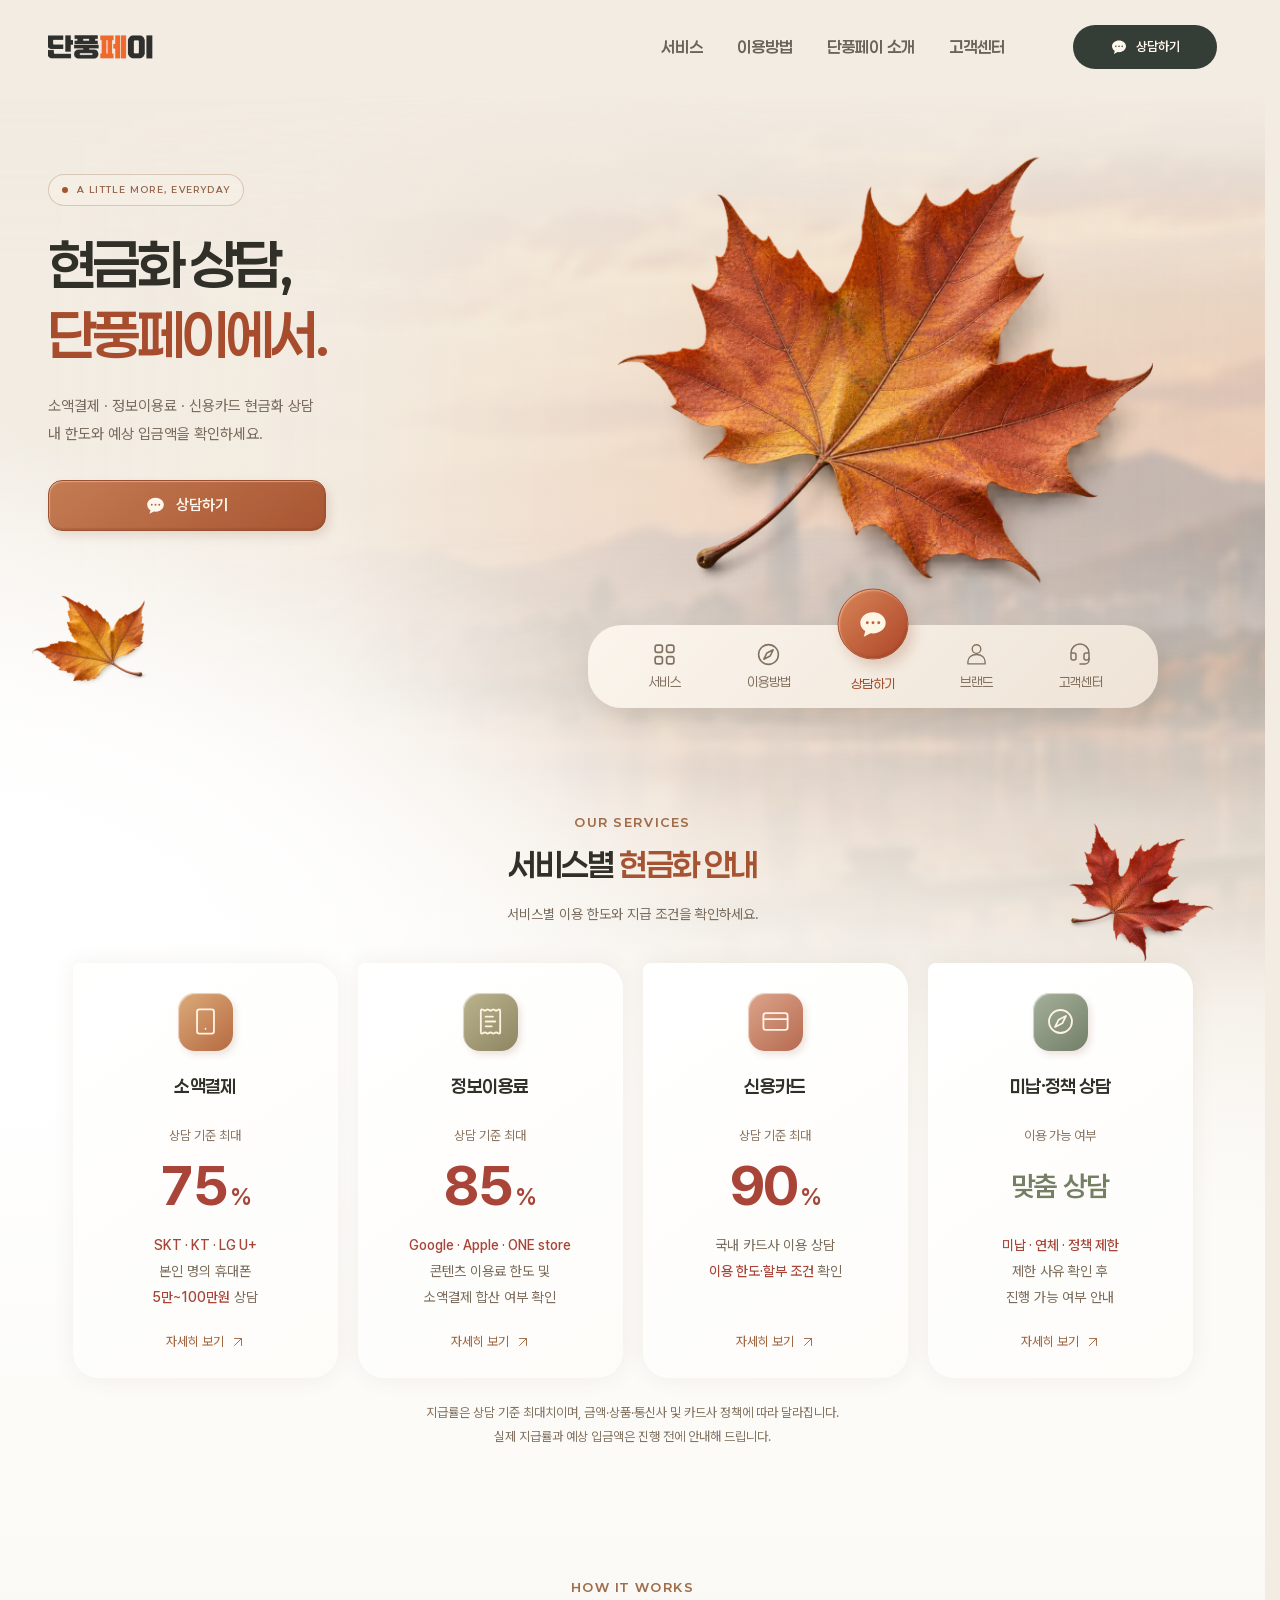
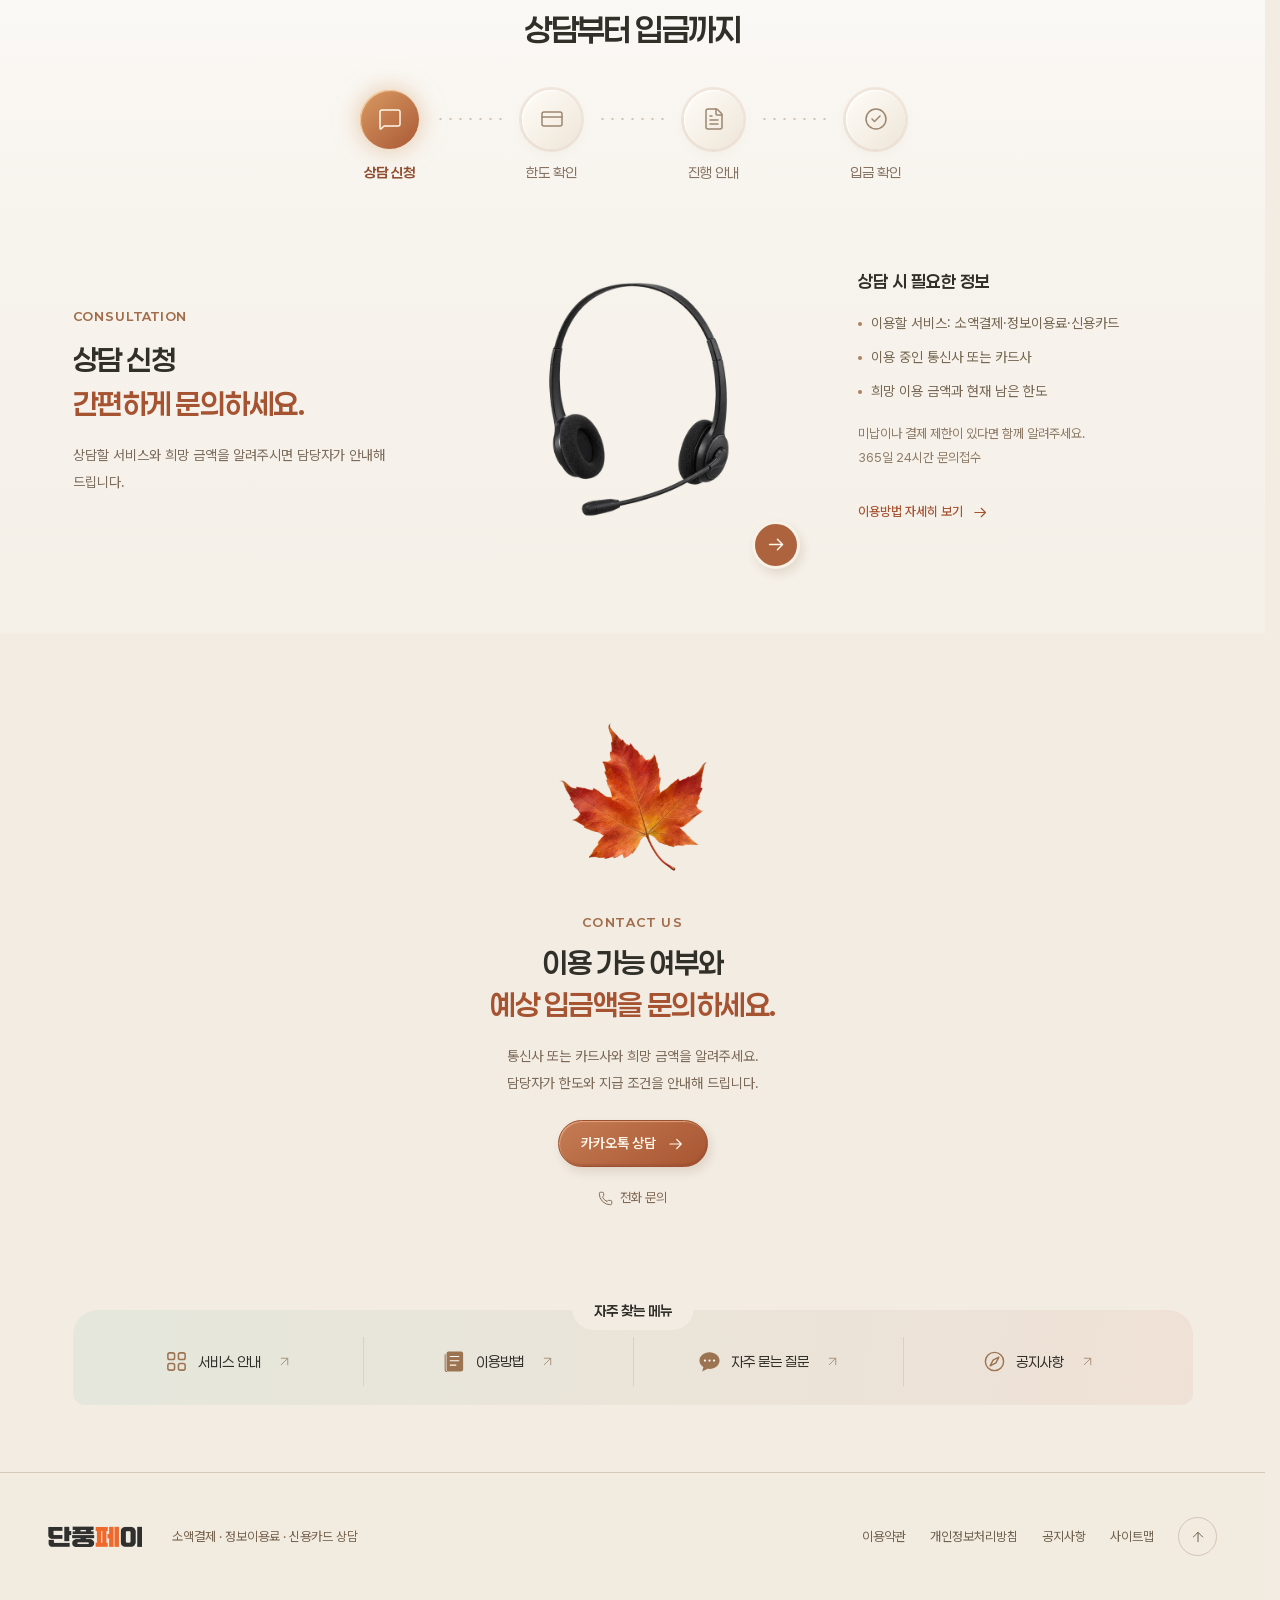
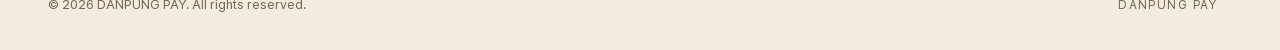
==== index.html @ 0995b659 "Add files via upload" ====
<!doctype html>
<html lang="ko">
  <head>
    <meta charset="utf-8" />
    <meta name="viewport" content="width=device-width, initial-scale=1" />
    <meta name="theme-color" content="#f2ece3" />
    <title>단풍페이 | 소액결제·정보이용료·신용카드 현금화 상담</title>
    <meta
      name="description"
      content="단풍페이 소액결제·정보이용료·신용카드 현금화 상담. 서비스별 지급률, 이용 한도와 예상 입금액을 안내합니다. 365일 24시간 문의 접수."
    />
    <meta property="og:type" content="website" />
    <meta property="og:locale" content="ko_KR" />
    <meta property="og:site_name" content="단풍페이" />
    <meta property="og:title" content="단풍페이 | 소액결제·정보이용료·신용카드 현금화 상담" />
    <meta
      property="og:description"
      content="단풍페이 소액결제·정보이용료·신용카드 현금화 상담. 서비스별 지급률, 이용 한도와 예상 입금액을 안내합니다. 365일 24시간 문의 접수."
    />
    <link rel="icon" href="favicon.ico?v=maple-simple-20260924" sizes="16x16 32x32 48x48" type="image/x-icon" />
    <link rel="icon" href="assets/images/favicon.svg?v=maple-simple-20260924" sizes="any" type="image/svg+xml" />
    <link
      rel="preload"
      href="fonts/pretendard-variable.woff2"
      as="font"
      type="font/woff2"
      crossorigin
    />
    <link
      rel="preload"
      href="fonts/paperlogy-semibold.ttf"
      as="font"
      type="font/ttf"
      crossorigin
    />
    <link rel="stylesheet" href="assets/css/site.css?v=20260924-logo-restored" />
    <link rel="stylesheet" href="assets/css/home.css?v=20260924-journey-picture" />
    <link rel="stylesheet" href="assets/css/hero.css?v=20260924-backdrop-webp" />
    <link rel="stylesheet" href="assets/css/motion.css" />
    <script src="assets/js/motion.js?v=20260924-delivery"></script>
    <script src="assets/js/site-config.js" defer></script>
    <script src="assets/js/site.js?v=20260924-journey-clean" defer></script>
    <!-- SEO:START -->
    <meta name="robots" content="index,follow,max-image-preview:large" />
    <!-- SEO:END -->
  </head>
  <body id="top" class="home-page">
    <a class="skip-link" href="#main">본문 바로가기</a>
    <header class="site-header">
      <div class="header-inner wrap">
        <a class="brand" href="./" aria-label="단풍페이 홈">
          <img class="brand-logo" src="assets/images/danpung-pay-logo.png?v=20260924-restored" width="1600" height="400" alt="단풍페이" decoding="async" />
        </a>
        <nav class="desktop-nav" aria-label="주 메뉴">
          <a href="service.html">서비스</a>
          <a href="guide.html">이용방법</a>
          <a href="about.html">단풍페이 소개</a>
          <a href="faq.html">고객센터</a>
        </nav>
        <div class="header-actions">
          <button class="button button-dark" type="button" data-contact="choice" aria-haspopup="dialog" aria-controls="contact-dialog">
            <svg class="icon" aria-hidden="true" focusable="false">
              <use href="assets/icons/brand-sprite.svg#icon-chat"></use>
            </svg>
            <span>상담하기</span>
          </button>
        </div>
        <button
          class="menu-toggle"
          type="button"
          aria-label="메뉴 열기"
          aria-expanded="false"
          aria-controls="mobile-navigation"
        >
          <svg class="icon" aria-hidden="true" focusable="false">
            <use href="assets/icons/lucide-sprite.svg#icon-menu"></use>
          </svg>
        </button>
      </div>
      <nav
        class="mobile-nav wrap"
        id="mobile-navigation"
        aria-label="모바일 메뉴"
        hidden
      >
        <a href="./" aria-current="page">
          홈
          <svg class="icon" aria-hidden="true" focusable="false">
            <use href="assets/icons/brand-sprite.svg#icon-arrow-up-right"></use>
          </svg>
        </a>
        <a href="service.html">
          서비스
          <svg class="icon" aria-hidden="true" focusable="false">
            <use href="assets/icons/brand-sprite.svg#icon-arrow-up-right"></use>
          </svg>
        </a>
        <a href="guide.html">
          이용방법
          <svg class="icon" aria-hidden="true" focusable="false">
            <use href="assets/icons/brand-sprite.svg#icon-arrow-up-right"></use>
          </svg>
        </a>
        <a href="about.html">
          단풍페이 소개
          <svg class="icon" aria-hidden="true" focusable="false">
            <use href="assets/icons/brand-sprite.svg#icon-arrow-up-right"></use>
          </svg>
        </a>
        <a href="faq.html">
          고객센터
          <svg class="icon" aria-hidden="true" focusable="false">
            <use href="assets/icons/brand-sprite.svg#icon-arrow-up-right"></use>
          </svg>
        </a>
        <div class="mobile-nav-actions">
          <button
            class="button button-primary"
            type="button"
            data-contact="kakao"
          >
            <svg class="icon" aria-hidden="true" focusable="false">
              <use href="assets/icons/brand-sprite.svg#icon-chat"></use>
            </svg>
            <span>카카오톡 상담</span>
          </button>
          <button
            class="button button-light"
            type="button"
            data-contact="phone"
          >
            <svg class="icon" aria-hidden="true" focusable="false">
              <use href="assets/icons/lucide-sprite.svg#icon-phone"></use>
            </svg>
            <span>전화 문의</span>
          </button>
        </div>
      </nav>
    </header>
    <main id="main">
      <div class="home-opening">
      <section class="experience-stage" aria-labelledby="hero-title">
        <div class="hero-backdrop" aria-hidden="true"></div>
        <div class="hero-layout wrap">
          <div class="hero-overview">
            <div class="hero-introduction">
              <div class="welcome-copy">
                <p class="eyebrow">A LITTLE MORE, EVERYDAY</p>
                <h1 id="hero-title">
                  현금화 상담,
                  <br />
                  <em>단풍페이에서.</em>
                </h1>
                <p>
                  소액결제 · 정보이용료 · 신용카드 현금화 상담
                  <br />
                  내 한도와 예상 입금액을 확인하세요.
                </p>
              </div>
              <button class="button button-primary hero-consult" type="button" data-contact="choice" aria-haspopup="dialog" aria-controls="contact-dialog">
                <svg class="icon" aria-hidden="true" focusable="false">
                  <use href="assets/icons/brand-sprite.svg#icon-chat"></use>
                </svg>
                <span>상담하기</span>
              </button>
              <div class="hero-leaf-pile hero-leaf-pile-left" aria-hidden="true">
                <span class="hero-falling-leaf"><img src="assets/images/decor-maple-gold.webp" width="384" height="256" alt="" decoding="async" /></span>
              </div>
            </div>
            <div class="hero-scene">
              <figure class="terrain">
                <img
                  src="assets/images/autumn-maple-leaf.webp"
                  width="1440"
                  height="960"
                  alt="자연스러운 잎맥과 부드럽게 말린 가장자리가 돋보이는 구릿빛 단풍잎"
                  fetchpriority="high"
                />
                <figcaption class="sr-only">
                  단풍페이의 구릿빛 단풍잎
                </figcaption>
              </figure>
              <nav class="stage-dock" aria-label="바로가기 메뉴">
                <a href="service.html">
                  <svg class="icon" aria-hidden="true" focusable="false">
                    <use href="assets/icons/brand-sprite.svg#icon-grid"></use>
                  </svg>
                  <span>서비스</span>
                </a>
                <a href="guide.html">
                  <svg class="icon" aria-hidden="true" focusable="false">
                    <use href="assets/icons/brand-sprite.svg#icon-compass"></use>
                  </svg>
                  <span>이용방법</span>
                </a>
                <button class="dock-contact" type="button" data-contact="choice" aria-haspopup="dialog" aria-controls="contact-dialog">
                  <span class="dock-orb">
                    <svg class="icon" aria-hidden="true" focusable="false">
                      <use href="assets/icons/brand-sprite.svg#icon-chat"></use>
                    </svg>
                  </span>
                  <span>상담하기</span>
                </button>
                <a href="about.html">
                  <svg class="icon" aria-hidden="true" focusable="false">
                    <use href="assets/icons/brand-sprite.svg#icon-user"></use>
                  </svg>
                  <span>브랜드</span>
                </a>
                <a href="faq.html">
                  <svg class="icon" aria-hidden="true" focusable="false">
                    <use href="assets/icons/headset.svg#headset"></use>
                  </svg>
                  <span>고객센터</span>
                </a>
              </nav>
            </div>
          </div>
        </div>
      </section>
      <section class="home-services wrap" id="find-service" aria-labelledby="service-title">
        <div class="hero-leaf-pile hero-leaf-pile-right" aria-hidden="true">
          <span class="hero-falling-leaf"><img src="assets/images/decor-maple-red.webp" width="480" height="320" alt="" decoding="async" /></span>
        </div>
        <div class="home-heading"><p class="home-eyebrow">OUR SERVICES</p><h2 id="service-title">서비스별 <em>현금화 안내</em></h2><p>서비스별 이용 한도와 지급 조건을 확인하세요.</p></div>
        <div class="overview-cards">
          <a class="overview-card overview-card-mobile" href="service.html#mobile">
            <span class="overview-icon"><svg class="icon" aria-hidden="true" focusable="false"><use href="assets/icons/lucide-sprite.svg#icon-smartphone"></use></svg></span>
            <h3>소액결제</h3>
            <p class="overview-rate"><span>상담 기준 최대</span><strong>75<small>%</small></strong></p>
            <p class="overview-description"><strong>SKT · KT · LG U+</strong><br />본인 명의 휴대폰<br /><strong>5만~100만원</strong> 상담</p>
            <span class="overview-more">자세히 보기<svg class="icon" aria-hidden="true" focusable="false"><use href="assets/icons/brand-sprite.svg#icon-arrow-up-right"></use></svg></span>
          </a>
          <a class="overview-card overview-card-content" href="service.html#content">
            <span class="overview-icon"><svg class="icon" aria-hidden="true" focusable="false"><use href="assets/icons/lucide-sprite.svg#icon-receipt-text"></use></svg></span>
            <h3>정보이용료</h3>
            <p class="overview-rate"><span>상담 기준 최대</span><strong>85<small>%</small></strong></p>
            <p class="overview-description"><strong>Google · Apple · ONE&nbsp;store</strong><br />콘텐츠 이용료 한도 및<br />소액결제 합산 여부 확인</p>
            <span class="overview-more">자세히 보기<svg class="icon" aria-hidden="true" focusable="false"><use href="assets/icons/brand-sprite.svg#icon-arrow-up-right"></use></svg></span>
          </a>
          <a class="overview-card overview-card-card" href="service.html#card">
            <span class="overview-icon"><svg class="icon" aria-hidden="true" focusable="false"><use href="assets/icons/lucide-sprite.svg#icon-credit-card"></use></svg></span>
            <h3>신용카드</h3>
            <p class="overview-rate"><span>상담 기준 최대</span><strong>90<small>%</small></strong></p>
            <p class="overview-description">국내 카드사 이용 상담<br /><strong>이용 한도·할부 조건</strong> 확인</p>
            <span class="overview-more">자세히 보기<svg class="icon" aria-hidden="true" focusable="false"><use href="assets/icons/brand-sprite.svg#icon-arrow-up-right"></use></svg></span>
          </a>
          <a class="overview-card overview-card-policy" href="service.html#policy">
            <span class="overview-icon"><svg class="icon" aria-hidden="true" focusable="false"><use href="assets/icons/brand-sprite.svg#icon-compass"></use></svg></span>
            <h3>미납·정책 상담</h3>
            <p class="overview-rate"><span>이용 가능 여부</span><strong class="policy-rate">맞춤 상담</strong></p>
            <p class="overview-description"><strong>미납 · 연체 · 정책 제한</strong><br />제한 사유 확인 후<br />진행 가능 여부 안내</p>
            <span class="overview-more">자세히 보기<svg class="icon" aria-hidden="true" focusable="false"><use href="assets/icons/brand-sprite.svg#icon-arrow-up-right"></use></svg></span>
          </a>
        </div>
        <p class="overview-note">지급률은 상담 기준 최대치이며, 금액·상품·통신사 및 카드사 정책에 따라 달라집니다.<br />실제 지급률과 예상 입금액은 진행 전에 안내해 드립니다.</p>
      </section>
      </div>
      <section class="home-journey" aria-labelledby="journey-title">
        <div class="journey-inner wrap">
          <div class="home-heading"><p class="home-eyebrow">HOW IT WORKS</p><h2 id="journey-title">상담부터 입금까지</h2></div>
          <div class="journey-tabs" role="tablist" aria-label="이용 절차" aria-orientation="horizontal">
            <button class="journey-tab" id="journey-tab-contact" type="button" role="tab" aria-controls="journey-panel-contact" aria-selected="true" tabindex="0"><span class="journey-tab-icon"><svg class="icon" aria-hidden="true" focusable="false"><use href="assets/icons/lucide-sprite.svg#icon-message-square"></use></svg></span><span>상담 신청</span></button>
            <button class="journey-tab" id="journey-tab-check" type="button" role="tab" aria-controls="journey-panel-check" aria-selected="false" tabindex="-1"><span class="journey-tab-icon"><svg class="icon" aria-hidden="true" focusable="false"><use href="assets/icons/lucide-sprite.svg#icon-credit-card"></use></svg></span><span>한도 확인</span></button>
            <button class="journey-tab" id="journey-tab-guide" type="button" role="tab" aria-controls="journey-panel-guide" aria-selected="false" tabindex="-1"><span class="journey-tab-icon"><svg class="icon" aria-hidden="true" focusable="false"><use href="assets/icons/lucide-sprite.svg#icon-file-text"></use></svg></span><span>진행 안내</span></button>
            <button class="journey-tab" id="journey-tab-complete" type="button" role="tab" aria-controls="journey-panel-complete" aria-selected="false" tabindex="-1"><span class="journey-tab-icon"><svg class="icon" aria-hidden="true" focusable="false"><use href="assets/icons/lucide-sprite.svg#icon-circle-check"></use></svg></span><span>입금 확인</span></button>
          </div>
          <div class="journey-layout">
            <div class="journey-copy"><p class="journey-eyebrow">CONSULTATION</p><h3>상담 신청<br /><em>간편하게 문의하세요.</em></h3><p>상담할 서비스와 희망 금액을 알려주시면 담당자가 안내해 드립니다.</p></div>
            <div class="journey-visual">
              <div class="journey-picture"><img class="journey-consultation-image" src="assets/images/consultation-headset-black.webp" width="640" height="640" alt="얇은 검정 헤드밴드와 마이크가 달린 상담용 헤드셋" loading="lazy" decoding="async" /></div>
              <button class="journey-next" type="button" data-journey-next aria-label="다음 단계 보기"><svg class="icon" aria-hidden="true" focusable="false"><use href="assets/icons/brand-sprite.svg#icon-arrow-right"></use></svg></button>
            </div>
            <div class="journey-panels" id="journey-panels" aria-live="off">
              <section class="journey-panel journey-detail" id="journey-panel-contact" role="tabpanel" aria-labelledby="journey-tab-contact" tabindex="0">
                <h4>상담 시 필요한 정보</h4>
                <ul><li>이용할 서비스: 소액결제·정보이용료·신용카드</li><li>이용 중인 통신사 또는 카드사</li><li>희망 이용 금액과 현재 남은 한도</li></ul>
                <p>미납이나 결제 제한이 있다면 함께 알려주세요.<br />365일 24시간 문의접수</p>
                <a class="detail-link" href="guide.html">이용방법 자세히 보기<svg class="icon" aria-hidden="true" focusable="false"><use href="assets/icons/brand-sprite.svg#icon-arrow-right"></use></svg></a>
              </section>
              <section class="journey-panel journey-detail" id="journey-panel-check" role="tabpanel" aria-labelledby="journey-tab-check" tabindex="0" hidden>
                <h4>이용 한도와 가능 여부 확인</h4>
                <ul><li>휴대폰 또는 카드의 본인 명의 여부</li><li>현재 남은 한도와 희망 금액의 이용 가능 여부</li><li>미납·연체 여부와 결제 시 표시되는 오류</li></ul>
                <p>한도와 제한 사유를 확인한 후<br />진행 가능 여부를 안내해 드립니다.</p>
                <a class="detail-link" href="guide.html">이용방법 자세히 보기<svg class="icon" aria-hidden="true" focusable="false"><use href="assets/icons/brand-sprite.svg#icon-arrow-right"></use></svg></a>
              </section>
              <section class="journey-panel journey-detail" id="journey-panel-guide" role="tabpanel" aria-labelledby="journey-tab-guide" tabindex="0" hidden>
                <h4>진행 전 조건 안내</h4>
                <ul><li>실제 적용되는 지급률과 예상 입금액</li><li>이용 상품과 결제 금액·조건</li><li>진행 순서와 이용 시 유의사항</li></ul>
                <p>안내 내용을 확인하고 동의하시면<br />담당자의 안내에 따라 진행합니다.</p>
                <a class="detail-link" href="guide.html">이용방법 자세히 보기<svg class="icon" aria-hidden="true" focusable="false"><use href="assets/icons/brand-sprite.svg#icon-arrow-right"></use></svg></a>
              </section>
              <section class="journey-panel journey-detail" id="journey-panel-complete" role="tabpanel" aria-labelledby="journey-tab-complete" tabindex="0" hidden>
                <h4>진행 완료 후 입금 확인</h4>
                <ul><li>안내받은 계좌의 입금 내역</li><li>실제 입금액과 상담 시 안내받은 금액</li><li>입금 지연 또는 금액 차이가 있는지 확인</li></ul>
                <p>은행 점검 시간에는 입금이 지연될 수 있습니다.<br />확인이 어려우면 상담 채널로 문의해 주세요.</p>
                <a class="detail-link" href="guide.html">이용방법 자세히 보기<svg class="icon" aria-hidden="true" focusable="false"><use href="assets/icons/brand-sprite.svg#icon-arrow-right"></use></svg></a>
              </section>
            </div>
          </div>
        </div>
      </section>
      <section class="home-contact wrap" aria-labelledby="contact-home-title">
        <div class="contact-symbol" aria-hidden="true">
          <img src="assets/images/contact-maple-leaf.webp" width="480" height="480" alt="" loading="lazy" decoding="async" />
        </div>
        <p class="home-eyebrow">CONTACT US</p>
        <h2 id="contact-home-title">이용 가능 여부와<br /><em>예상 입금액을 문의하세요.</em></h2>
        <p class="home-contact-description">통신사 또는 카드사와 희망 금액을 알려주세요.<br />담당자가 한도와 지급 조건을 안내해 드립니다.</p>
        <div class="home-contact-actions"><button class="button button-primary" type="button" data-contact="kakao">카카오톡 상담<svg class="icon" aria-hidden="true" focusable="false"><use href="assets/icons/brand-sprite.svg#icon-arrow-right"></use></svg></button><button class="contact-phone" type="button" data-contact="phone"><svg class="icon" aria-hidden="true" focusable="false"><use href="assets/icons/lucide-sprite.svg#icon-phone"></use></svg>전화 문의</button></div>
      </section>
      <nav class="useful-links wrap" aria-labelledby="useful-links-title">
        <h2 id="useful-links-title">자주 찾는 메뉴</h2>
        <div class="useful-links-grid"><a href="service.html"><svg class="icon" aria-hidden="true" focusable="false"><use href="assets/icons/brand-sprite.svg#icon-grid"></use></svg><span>서비스 안내</span><svg class="icon" aria-hidden="true" focusable="false"><use href="assets/icons/brand-sprite.svg#icon-arrow-up-right"></use></svg></a><a href="guide.html"><svg class="icon" aria-hidden="true" focusable="false"><use href="assets/icons/brand-sprite.svg#icon-guide"></use></svg><span>이용방법</span><svg class="icon" aria-hidden="true" focusable="false"><use href="assets/icons/brand-sprite.svg#icon-arrow-up-right"></use></svg></a><a href="faq.html"><svg class="icon" aria-hidden="true" focusable="false"><use href="assets/icons/brand-sprite.svg#icon-chat"></use></svg><span>자주 묻는 질문</span><svg class="icon" aria-hidden="true" focusable="false"><use href="assets/icons/brand-sprite.svg#icon-arrow-up-right"></use></svg></a><a href="notice.html"><svg class="icon" aria-hidden="true" focusable="false"><use href="assets/icons/brand-sprite.svg#icon-compass"></use></svg><span>공지사항</span><svg class="icon" aria-hidden="true" focusable="false"><use href="assets/icons/brand-sprite.svg#icon-arrow-up-right"></use></svg></a></div>
      </nav>
    </main>
    <footer class="site-footer">
      <div class="wrap footer-inner">
        <div class="footer-brand-block">
          <a class="brand" href="./" aria-label="단풍페이 홈">
            <img class="brand-logo" src="assets/images/danpung-pay-logo.png?v=20260924-restored" width="1600" height="400" alt="단풍페이" loading="lazy" decoding="async" />
          </a>
          <p>소액결제 · 정보이용료 · 신용카드 상담</p>
        </div>
        <nav aria-label="하단 메뉴">
          <a href="terms.html">이용약관</a>
          <a href="privacy.html">개인정보처리방침</a>
          <a href="notice.html">공지사항</a>
          <a href="sitemap.html">사이트맵</a>
          <a class="top-link" href="#top" aria-label="페이지 맨 위로">
            <svg class="icon" aria-hidden="true" focusable="false">
              <use href="assets/icons/lucide-sprite.svg#icon-arrow-up"></use>
            </svg>
          </a>
        </nav>
        <div class="footer-meta">
          <p class="business-info" data-business hidden></p>
          <small>
            ©
            <span data-year>2026</span>
            DANPUNG PAY. All rights reserved.
          </small>
          <span>DANPUNG PAY</span>
        </div>
      </div>
    </footer>
    <dialog
      class="contact-dialog"
      id="contact-dialog"
      aria-labelledby="contact-title"
      aria-describedby="contact-description"
    >
      <button
        type="button"
        class="dialog-close"
        aria-label="닫기"
        data-close-dialog
      >
        <svg class="icon" aria-hidden="true" focusable="false">
          <use href="assets/icons/lucide-sprite.svg#icon-x"></use>
        </svg>
      </button>
      <div data-contact-view="choice">
        <p class="eyebrow">DANPUNG PAY</p>
        <h2 id="contact-title" tabindex="-1">상담 문의</h2>
        <p class="contact-description" id="contact-description">편한 상담 방법을 선택해 주세요.</p>
        <div class="contact-channels">
          <a class="contact-channel contact-channel-kakao" href="#contact-dialog" data-kakao-link><svg class="icon" aria-hidden="true" focusable="false"><use href="assets/icons/brand-sprite.svg#icon-chat"></use></svg><span>카카오톡 상담</span><svg class="icon" aria-hidden="true" focusable="false"><use href="assets/icons/brand-sprite.svg#icon-arrow-right"></use></svg></a>
          <button class="contact-channel contact-channel-phone" type="button" data-contact-channel="phone"><svg class="icon" aria-hidden="true" focusable="false"><use href="assets/icons/lucide-sprite.svg#icon-phone"></use></svg><span>전화 문의</span><svg class="icon" aria-hidden="true" focusable="false"><use href="assets/icons/brand-sprite.svg#icon-arrow-right"></use></svg></button>
        </div>
        <p class="contact-status" role="status" hidden></p>
      </div>
      <div class="contact-phone-view" data-contact-view="phone" hidden>
        <p class="eyebrow">KAKAO CONSULTATION</p>
        <h2 id="phone-contact-title" tabindex="-1">카카오톡 상담으로<br />연결합니다.</h2>
        <p class="contact-description" id="phone-contact-description">전화 문의가 많아<br />카카오톡으로 상담을 접수하고 있습니다.</p>
        <p class="contact-countdown" data-phone-countdown role="timer" aria-live="off" hidden><strong>3</strong><span>초 후 자동 연결</span></p>
        <div class="contact-channels">
          <a class="contact-channel contact-channel-kakao" href="#contact-dialog" data-kakao-link><svg class="icon" aria-hidden="true" focusable="false"><use href="assets/icons/brand-sprite.svg#icon-chat"></use></svg><span>카카오톡 바로 연결</span><svg class="icon" aria-hidden="true" focusable="false"><use href="assets/icons/brand-sprite.svg#icon-arrow-right"></use></svg></a>
        </div>
        <p class="contact-status" role="status" hidden></p>
      </div>
    </dialog>
  </body>
</html>
---- assets/css/site.css ----
@charset "UTF-8";
@font-face {
  font-family: Pretendard;
  src: url("../../fonts/pretendard-variable.woff2") format("woff2");
  font-style: normal;
  font-weight: 100 900;
  font-display: swap;
}
@font-face {
  font-family: Paperlogy;
  src: url("../../fonts/paperlogy-regular.ttf") format("truetype");
  font-style: normal;
  font-weight: 400;
  font-display: swap;
}
@font-face {
  font-family: Paperlogy;
  src: url("../../fonts/paperlogy-semibold.ttf") format("truetype");
  font-style: normal;
  font-weight: 600;
  font-display: swap;
}
@font-face {
  font-family: Paperlogy;
  src: url("../../fonts/paperlogy-bold.ttf") format("truetype");
  font-style: normal;
  font-weight: 700;
  font-display: swap;
}
:root {
  --ink: #302f28;
  --muted: #716658;
  --accent: #a65332;
  --accent-dark: #854127;
  --cream: #f2ece3;
  --paper: #fbf7ef;
  --surface: linear-gradient(135deg, #fbf7ef, #eee5d9);
  --line: #ded4c6;
  --dark: #343d36;
  --white: #fffaf2;
  --sans: Pretendard, -apple-system, BlinkMacSystemFont, "Segoe UI", sans-serif;
  --display: Paperlogy, Pretendard, sans-serif;
  /* Readable copy starts at 13px; decorative labels may use 12px. */
  --text-min: 0.8125rem;
  --text-decor: 0.75rem;
  --content: 1240px;
  --radius: 26px;
  --radius-small: 12px;
  --shadow: 7px 12px 22px #705a3e16, inset 1px 1px 1px #fffc;
  --shadow-small: 3px 5px 9px #705a3e1c, inset 1px 1px 1px #fffc;
}
* {
  box-sizing: border-box;
}
html {
  scroll-behavior: smooth;
  scroll-padding-top: 118px;
}
body {
  margin: 0;
  color: var(--ink);
  background:
    radial-gradient(ellipse at 80% 10%, #ede1d28c, transparent 37%),
    var(--cream);
  font: 400 15px/1.7 var(--sans);
  -webkit-font-smoothing: antialiased;
  word-break: keep-all;
  overflow-wrap: break-word;
}
body.modal-open {
  overflow: hidden;
}
button,
input {
  font: inherit;
}
button,
a {
  -webkit-tap-highlight-color: transparent;
  touch-action: manipulation;
}
button {
  border: 0;
  color: inherit;
  cursor: pointer;
}
a {
  color: inherit;
  text-decoration: none;
}
img,
svg {
  display: block;
  max-width: 100%;
}
img {
  height: auto;
}
h1,
h2,
h3,
p,
figure {
  margin: 0;
}
h1,
h2,
h3,
strong {
  font-weight: 600;
}
/* Titles and short item names share the display face; descriptions keep Pretendard. */
h1,
h2,
h3,
h4,
h5,
h6,
dt,
.eyebrow,
.home-eyebrow,
.journey-eyebrow,
.faq-item summary,
.page-tabs a,
.journey-tab,
.filter-buttons button,
.notice-category,
.sitemap-groups strong,
.stage-dock a,
.stage-dock button,
.useful-links-grid a {
  font-family: var(--display);
}
em {
  font-style: normal;
  color: var(--accent);
}
ul,
ol {
  margin: 0;
  padding: 0;
  list-style: none;
}
[hidden] {
  display: none !important;
}
:focus-visible {
  outline: 2px solid var(--accent);
  outline-offset: 5px;
}
::selection {
  background: #dbc2a7;
  color: var(--ink);
}
.wrap {
  width: min(var(--content), calc(100% - 96px));
  margin-inline: auto;
}
.icon {
  width: 24px;
  height: 24px;
  flex: 0 0 auto;
}
.sr-only {
  position: absolute;
  width: 1px;
  height: 1px;
  padding: 0;
  margin: -1px;
  overflow: hidden;
  clip-path: inset(50%);
  white-space: nowrap;
  border: 0;
}
.skip-link {
  position: fixed;
  z-index: 100;
  top: 10px;
  left: 15px;
  transform: translateY(-160%);
  padding: 12px 24px;
  border-radius: 10px;
  background: var(--dark);
  color: var(--white);
}
.skip-link:focus {
  transform: none;
}
.eyebrow {
  font-size: var(--text-decor);
  font-weight: 650;
  letter-spacing: 0.14em;
  line-height: 1.6;
  color: var(--accent);
  margin-bottom: 15px;
}
.chapter {
  display: flex;
  gap: 16px;
  align-items: center;
  color: #97785e;
  font-size: var(--text-decor);
  font-weight: 500;
  letter-spacing: 0.13em;
  margin-bottom: 18px;
  line-height: 1.6;
}
.chapter > span {
  letter-spacing: 0;
  color: var(--accent);
  font-size: var(--text-decor);
  padding-right: 16px;
  border-right: 1px solid #b897775e;
}
.arrow {
  font-size: 22px;
  line-height: 1;
}
.soft-card {
  background: var(--surface);
  border: 1px solid #fff9;
  border-radius: var(--radius);
  box-shadow: var(--shadow);
}
.button {
  display: inline-flex;
  align-items: center;
  justify-content: center;
  gap: 11px;
  min-height: 49px;
  padding: 13px 23px;
  border: 1px solid transparent;
  border-radius: var(--radius-small);
  font-size: 14px;
  font-weight: 600;
  line-height: 1.5;
  transition:
    filter 0.2s,
    color 0.2s,
    border-color 0.2s,
    box-shadow 0.2s,
    background 0.2s;
}
.button .icon {
  width: 19px;
  height: 19px;
}
.button:hover {
  filter: brightness(1.06);
}
.button:active {
  filter: brightness(0.96);
}
.button-primary {
  color: #fff7ed;
  background: linear-gradient(145deg, #c47c53, #a85532);
  border-color: #9d502f;
  box-shadow:
    inset 1px 1px 1px #efb995b3,
    inset -1px -2px 1px #84412640,
    3px 5px 10px #88503228;
  --icon-detail: #b5643d;
}
.button-primary:hover {
  box-shadow:
    inset 1px 1px 1px #efb995b3,
    4px 8px 15px #88503238;
}
.button-dark {
  color: #fff7ed;
  background: linear-gradient(135deg, #4a5147, #303b34);
  border-color: #354035;
  box-shadow:
    inset 1px 1px 1px #fff3,
    3px 5px 9px #3c422c20;
  --icon-detail: #3c463b;
}
.button-light {
  color: #58412d;
  background: linear-gradient(135deg, #fff9ee, #efe2d0);
  border-color: #eedac2;
  box-shadow:
    inset 1px 1px 1px #fff,
    3px 5px 9px #7a3f2226;
  --icon-detail: #f6ebdc;
}
.button-outline {
  color: var(--ink);
  background: transparent;
  border-color: var(--line);
}
.button-plain {
  background: transparent;
  color: var(--muted);
}
.detail-link {
  display: inline-flex;
  align-items: center;
  gap: 15px;
  color: var(--accent);
  font-size: 13px;
  font-weight: 500;
  min-height: 44px;
}
.detail-link .icon {
  width: 18px;
  height: 18px;
  transition: transform 0.2s;
}
.detail-link:hover .icon {
  transform: translateX(3px);
}
.text-button {
  display: block;
  min-height: 44px;
  background: none;
  color: var(--muted);
  text-decoration: underline;
  text-underline-offset: 5px;
  padding: 9px;
}
.round-link {
  display: grid;
  place-items: center;
  width: 45px;
  height: 45px;
  border: 1px solid #d7c7b2;
  border-radius: 50%;
  color: var(--accent);
  transition: background 0.2s;
}
.round-link:hover {
  background: #e8dbc9;
}
.round-link .icon {
  width: 18px;
  height: 18px;
}
/* A quiet horizontal masthead belongs to a consultation website. */
.site-header {
  position: sticky;
  z-index: 40;
  top: 0;
  background: transparent;
  transition: background-color 180ms ease;
}
.site-header.is-scrolled { background: #f2ece3; }
.header-inner {
  min-height: 94px;
  display: flex;
  align-items: center;
  justify-content: space-between;
  gap: 35px;
}
.brand {
  --brand-image-height: 32px;
  position: relative;
  display: inline-flex;
  width: calc(var(--brand-image-height) * 1310 / 400);
  height: calc(var(--brand-image-height) * 294 / 400);
  flex: 0 0 auto;
  overflow: hidden;
}
/* Frame the wordmark's visible bounds while preserving the supplied PNG. */
.brand-logo {
  position: absolute;
  left: calc(-100% * 144 / 1310);
  top: calc(-100% * 52 / 294);
  width: auto;
  max-width: none;
  height: var(--brand-image-height);
}
.desktop-nav {
  display: flex;
  align-items: center;
  gap: 34px;
  margin-left: auto;
  margin-right: 33px;
}
.desktop-nav a {
  position: relative;
  min-height: 48px;
  display: flex;
  align-items: center;
  font-family: var(--display);
  font-size: 16px;
  font-weight: 600;
  color: #6a6358;
  white-space: nowrap;
}
.desktop-nav a:hover,
.desktop-nav a[aria-current] {
  color: var(--accent);
}
.desktop-nav a[aria-current]::after {
  content: "";
  position: absolute;
  bottom: 1px;
  left: 50%;
  width: 4px;
  height: 4px;
  border-radius: 50%;
  background: var(--accent);
}
.header-actions .button {
  font-size: var(--text-min);
  min-height: 44px;
  min-width: 144px;
  padding: 11px 29px;
  border-radius: 25px;
  gap: 9px;
  border: 0;
  box-shadow: none;
  background: var(--dark);
  filter: none;
}
.header-actions .button:hover,
.header-actions .button:focus-visible { background: #495548; box-shadow: none; }
.header-actions .icon {
  width: 16px;
  height: 16px;
}
.menu-toggle {
  display: none;
  width: 44px;
  height: 44px;
  background: #e8dfd3;
  box-shadow: none;
  border: 0;
  border-radius: 12px;
  padding: 11px;
}
.menu-toggle .icon {
  width: 21px;
  height: 21px;
}
.mobile-nav {
  padding: 13px 0 22px;
  max-height: calc(100dvh - 160px);
  overflow-y: auto;
}
.mobile-nav > a {
  display: flex;
  justify-content: space-between;
  align-items: center;
  padding: 13px 4px;
  border-bottom: 1px solid var(--line);
  font-family: var(--display);
  font-size: 17px;
  font-weight: 600;
}
.mobile-nav > a .icon {
  width: 16px;
  height: 16px;
  color: #9e876d;
}
.mobile-nav > a[aria-current] {
  color: var(--accent);
  font-weight: 600;
}
.mobile-nav-actions {
  display: flex;
  gap: 10px;
  margin-top: 18px;
}
.mobile-nav-actions .button {
  flex: 1;
  gap: 8px;
  padding-inline: 12px;
  border: 0;
  box-shadow: none;
}
.mobile-nav-actions .button-primary { background: #ac5d38; }
.mobile-nav-actions .button-light { background: #e9dfd0; }
.site-footer {
  margin-top: 67px;
  padding: 0 0 34px;
  background: #eae1d42e;
  border-top: 1px solid #d5c9b9;
}
.footer-inner {
  display: flex;
  flex-wrap: wrap;
  align-items: center;
  justify-content: space-between;
  gap: 30px;
  padding-top: 44px;
}
.footer-brand-block {
  display: flex;
  align-items: center;
  gap: 30px;
}
.footer-brand-block .brand {
  --brand-image-height: 28.8px;
}
.footer-brand-block > p {
  font-size: var(--text-min);
  color: #77634e;
}
.site-footer nav {
  display: flex;
  align-items: center;
  gap: 24px;
  font-size: var(--text-min);
  color: #71624f;
}
.site-footer nav a:hover {
  color: var(--accent);
}
.top-link {
  display: grid;
  place-items: center;
  width: 39px;
  height: 39px;
  border: 1px solid #d5c6b4;
  border-radius: 50%;
}
.top-link .icon {
  width: 16px;
  height: 16px;
}
.footer-meta {
  width: 100%;
  display: flex;
  flex-wrap: wrap;
  justify-content: space-between;
  align-items: center;
  gap: 12px;
  color: #76654f;
  font-size: var(--text-min);
  padding-top: 8px;
}
.footer-meta small {
  font-size: var(--text-min);
}
.footer-meta > span {
  letter-spacing: 0.12em;
  font-size: var(--text-decor);
}
.business-info {
  width: 100%;
  line-height: 1.9;
  font-size: var(--text-min);
}
.contact-dialog {
  width: min(460px, calc(100% - 36px));
  max-height: calc(100dvh - 48px);
  margin: auto;
  padding: 40px 32px 32px;
  color: var(--ink);
  background: #fffcf7;
  border: 0;
  border-radius: 24px;
  box-shadow: 0 25px 80px #34261845;
}
.contact-dialog::backdrop {
  background: #30282080;
  backdrop-filter: blur(5px);
}
.dialog-close {
  position: absolute;
  top: 15px;
  right: 15px;
  display: grid;
  place-items: center;
  width: 36px;
  height: 36px;
  border-radius: 50%;
  color: var(--muted);
  background: transparent;
}
.dialog-close .icon {
  width: 22px;
  height: 22px;
}
.dialog-close:hover { background: #efe7dc; }
.contact-dialog .eyebrow { margin-bottom: 12px; }
.contact-dialog [hidden] { display: none !important; }
.contact-dialog h2 {
  font: 600 24px/1.45 var(--display);
  letter-spacing: -0.04em;
  margin-bottom: 12px;
}
.contact-dialog h2:focus { outline: none; }
.contact-description {
  font-size: 14px;
  line-height: 1.85;
  color: var(--muted);
}
.contact-channels { display: grid; gap: 10px; margin-top: 26px; }
.contact-channel { display: flex; align-items: center; gap: 12px; min-height: 58px; padding: 15px 18px; border-radius: 14px; border: 0; font-size: 15px; font-weight: 600; text-align: left; transition: background 180ms; }
.contact-channel > .icon { width: 23px; height: 23px; flex: 0 0 auto; }
.contact-channel > .icon:last-child { width: 17px; height: 17px; margin-left: auto; }
.contact-channel-kakao { color: #352b18; background: #fee500; }
.contact-channel-kakao:hover { background: #f0d900; }
.contact-channel-phone { color: #454b40; background: #eee6db; }
.contact-channel-phone:hover { background: #e3d8ca; }
.contact-status { margin-top: 16px; font-size: 13px; line-height: 1.7; color: var(--muted); }
.contact-phone-view { text-align: center; }
.contact-countdown { display: flex; align-items: baseline; justify-content: center; gap: 9px; margin-top: 20px; color: var(--accent); }
.contact-countdown strong { font: 600 42px/1.1 var(--display); font-variant-numeric: tabular-nums; }
.contact-countdown span { font-size: 14px; }
.faq-item {
  border-top: 1px solid #d9cdbb;
}
.faq-item summary {
  display: flex;
  align-items: center;
  gap: 15px;
  padding: 23px 0;
  cursor: pointer;
  font-size: 15px;
  list-style: none;
}
.faq-item summary::-webkit-details-marker {
  display: none;
}
.faq-item summary::marker {
  content: "";
}
.faq-plus {
  position: relative;
  flex: 0 0 auto;
  width: 11px;
  height: 11px;
  margin-left: auto;
  color: #947859;
}
.faq-plus::before,
.faq-plus::after {
  content: "";
  position: absolute;
  width: 11px;
  height: 1px;
  top: 5px;
  left: 0;
  background: currentColor;
  transition: transform 0.2s;
}
.faq-plus::after {
  transform: rotate(90deg);
}
.faq-item[open] .faq-plus::after {
  transform: none;
}
.faq-item[open] summary {
  color: var(--accent);
}
.faq-answer {
  padding: 0 20px 23px 0;
  color: var(--muted);
  font-size: 14px;
  line-height: 1.9;
}
@media (max-width: 1199px) {
  .wrap {
    width: calc(100% - 72px);
  }
  .header-inner {
    gap: 24px;
  }
  .desktop-nav {
    gap: 24px;
    margin-right: 10px;
  }
  .desktop-nav a {
    font-size: 15px;
  }
  .footer-brand-block {
    gap: 20px;
  }
  .footer-brand-block > p {
    font-size: var(--text-min);
  }
  .site-footer nav {
    gap: 20px;
  }
}
@media (max-width: 899px) {
  .wrap {
    width: calc(100% - 48px);
  }
  .header-inner {
    min-height: 83px;
    gap: 18px;
  }
  .desktop-nav {
    display: none;
  }
  .header-actions {
    margin-left: auto;
  }
  .menu-toggle {
    display: block;
  }
  .footer-brand-block {
    width: 100%;
  }
  .footer-inner {
    gap: 24px;
  }
  .footer-meta {
    padding-top: 0;
  }
}
@media (max-width: 599px) {
  html {
    scroll-padding-top: 100px;
  }
  .wrap {
    width: calc(100% - 40px);
  }
  .header-inner {
    min-height: 76px;
  }
  .header-actions {
    display: none;
  }
  .menu-toggle {
    margin-left: auto;
  }
  .brand {
    --brand-image-height: 28.8px;
  }
  .site-footer {
    margin-top: 43px;
    padding-bottom: 25px;
  }
  .footer-inner {
    padding-top: 30px;
    gap: 24px;
  }
  .footer-brand-block {
    display: block;
  }
  .footer-brand-block > p {
    font-size: var(--text-min);
    margin-top: 13px;
  }
  .site-footer nav {
    width: 100%;
    flex-wrap: wrap;
    gap: 14px 20px;
    font-size: var(--text-min);
  }
  .top-link {
    margin-left: auto;
    width: 34px;
    height: 34px;
  }
  .footer-meta {
    gap: 8px;
  }
  .footer-meta > span {
    display: none;
  }
  .contact-dialog {
    padding: 38px 25px 25px;
  }
  .contact-dialog h2 {
    font-size: 22px;
  }
  .contact-dialog .eyebrow {
    font-size: var(--text-decor);
  }
}
@media (prefers-reduced-motion: reduce) {
  html {
    scroll-behavior: auto;
  }
  *,
  *::before,
  *::after {
    transition: none !important;
    animation: none !important;
  }
}
---- assets/css/home.css ----
/* Bench5: four cards, circular step tabs, a maple symbol, then a compact link ribbon. */
.home-services,
.journey-inner,
.home-contact,
.useful-links { max-width: 1120px; }
.home-services { position: relative; padding: 12px 0 68px; }
.home-heading { text-align: center; margin-bottom: 35px; }
.home-eyebrow,
.journey-eyebrow { color: #a16c49; font-size: var(--text-decor); font-weight: 650; letter-spacing: 0.13em; }
.home-heading h2,
.home-contact h2 { margin-top: 10px; font: 600 32px/1.45 var(--display); letter-spacing: -0.05em; }
.home-heading > p:last-child:not(.home-eyebrow) { margin-top: 13px; color: #7a6c5d; font-size: 14px; line-height: 1.85; }
.overview-cards { display: grid; grid-template-columns: repeat(4, minmax(0, 1fr)); gap: 20px; }
.overview-card {
  display: flex;
  flex-direction: column;
  align-items: center;
  min-width: 0;
  padding: 30px 22px 25px;
  text-align: center;
  background: linear-gradient(145deg, #ffffff, #fdfcf9);
  border: 0;
  border-radius: 8px 26px 26px 26px;
  box-shadow: 0 0 22px #785a3615;
  transition: box-shadow 0.25s;
}
.overview-card:hover { box-shadow: 0 0 22px #785a3623; }
.overview-icon {
  display: grid;
  place-items: center;
  width: 55px;
  height: 58px;
  margin-bottom: 20px;
  color: #fff3e3;
  border-radius: 17px;
  background: linear-gradient(140deg, #dcab7b, #b66a40);
  box-shadow: inset 1px 1px 1px #fff9, 3px 4px 6px #9863412b;
}
.overview-icon .icon { width: 29px; height: 29px; }
.overview-card-content .overview-icon { background: linear-gradient(140deg, #bbb38e, #8e8562); }
.overview-card-card .overview-icon { background: linear-gradient(140deg, #dca58b, #b66a50); }
.overview-card-policy .overview-icon { background: linear-gradient(140deg, #a5b09a, #737f69); }
.overview-card h3 { font-size: 18px; font-weight: 600; letter-spacing: -0.03em; }
.overview-rate { display: flex; flex-direction: column; align-items: center; justify-content: center; gap: 8px; min-height: 108px; margin-top: 16px; color: #a94438; }
.overview-rate > span { color: #8a7562; font-size: 13px; }
.overview-rate > strong { font-size: 56px; font-weight: 700; line-height: 1.1; letter-spacing: -0.055em; font-variant-numeric: lining-nums tabular-nums; }
.overview-rate small { font-size: 24px; margin-left: 4px; font-weight: 600; letter-spacing: -0.025em; }
.overview-rate > .policy-rate { display: flex; align-items: center; min-height: 62px; font-size: 28px; font-weight: 600; letter-spacing: -0.04em; color: #748064; }
.overview-description { margin-top: 8px; font-size: 14px; line-height: 1.85; color: #7a6b5a; }
.overview-description strong { color: #a94438; font-weight: 500; }
.overview-more { display: inline-flex; align-items: center; gap: 7px; margin-top: auto; padding-top: 20px; font-size: 13px; color: #9f6742; }
.overview-more .icon { width: 14px; height: 14px; }
.overview-note { max-width: 940px; margin: 23px auto 0; color: #837361; font-size: 13px; line-height: 1.85; text-align: center; }
.home-journey { padding: 60px 0 68px; background: linear-gradient(180deg, #fcfbf8, #fcfaf780 45%, #fbf8f14d); }
.home-journey .home-heading { margin-bottom: 27px; }
.journey-tabs { --journey-gap: 28px; --journey-circle: 59px; display: grid; grid-template-columns: repeat(4, minmax(0, 1fr)); gap: var(--journey-gap); width: min(620px, 100%); margin-inline: auto; }
.journey-tab { position: relative; display: flex; flex-direction: column; align-items: center; gap: 12px; min-width: 0; padding: 9px 0; color: #857260; background: none; font-size: 14px; }
.journey-connector { position: absolute; pointer-events: none; left: calc(50% + var(--journey-circle) / 2 + 18px); top: calc(9px + var(--journey-circle) / 2 - 3px); width: calc(100% + var(--journey-gap) - var(--journey-circle) - 36px); height: 6px; background: radial-gradient(circle, #b2a18b99 1px, transparent 1.3px) center / 10px 6px repeat-x; }
.journey-panels { display: grid; min-width: 0; align-self: center; }
.journey-panel { min-width: 0; }
.journey-panels > .journey-panel { grid-area: 1 / 1; margin-top: 0; }
/* Reserve the tallest slide's space; hidden slides stay invisible and inert. */
.journey-enhanced .journey-panel[hidden] { display: block !important; visibility: hidden; pointer-events: none; }
.journey-tab-icon {
  display: grid;
  place-items: center;
  width: 59px;
  height: 59px;
  border: 0;
  border-radius: 50%;
  color: #9c876f;
  background: linear-gradient(135deg, #fffdf8, #eee5d8);
  box-shadow: 0 0 0 3px #b67b4920, 0 5px 12px #90705010, inset 1px 1px 1px #fff;
  transition: background 0.2s, color 0.2s;
}
.journey-tab-icon .icon { width: 24px; height: 24px; }
.journey-tab[aria-selected="true"] { color: #8f4f30; font-weight: 600; }
.journey-tab[aria-selected="true"] .journey-tab-icon { color: #fff8e9; background: linear-gradient(140deg, #d99a62, #aa5936); box-shadow: 0 0 19px #d2955a61, 0 0 34px #d2955a26, inset 1px 1px 1px #f7d3a7; }
.journey-tab-icon { transition: color 650ms, box-shadow 850ms; }
.journey-layout { display: grid; grid-template-columns: minmax(0, 1fr) minmax(0, 1.06fr) minmax(0, 1fr); align-items: center; gap: 48px; min-height: 330px; margin-top: 42px; }
.journey-eyebrow { font-size: var(--text-decor); line-height: 1.8; letter-spacing: 0.075em; }
.journey-copy h3 { margin-top: 12px; font: 600 29px/1.5 var(--display); letter-spacing: -0.05em; }
.journey-copy > p:last-child { margin-top: 16px; color: #7a6b5b; font-size: 14px; line-height: 1.9; }
.journey-visual { position: relative; width: 100%; max-width: 310px; justify-self: center; }
.journey-picture { position: relative; display: grid; place-items: center; width: 100%; aspect-ratio: 1; overflow: hidden; border-radius: 26px; background: none; border: 0; box-shadow: none; }
.journey-picture img { width: 92%; max-width: 100%; height: 92%; object-fit: contain; }
.journey-picture img.journey-consultation-image { width: 86%; height: 86%; }
.journey-next { position: absolute; bottom: -13px; right: -13px; display: grid; place-items: center; width: 48px; height: 48px; border: 3px solid #f7f1e8; border-radius: 50%; color: #fff8ee; background: #ad633e; box-shadow: 3px 5px 10px #75533424; transition: background 0.2s; }
.journey-next:hover { background: #8d4c2e; }
.journey-next .icon { width: 21px; height: 21px; }
.journey-detail h4 { margin: 0 0 15px; font-size: 17px; font-weight: 600; }
.journey-detail li { position: relative; padding-left: 13px; color: #756751; font-size: 14px; line-height: 1.8; }
.journey-detail li + li { margin-top: 9px; }
.journey-detail li::before { content: ""; position: absolute; top: 11px; left: 0; width: 4px; height: 4px; border-radius: 50%; background: #ac825e; }
.journey-detail > p { margin-top: 18px; font-size: 13px; line-height: 1.85; color: #8d7b66; }
.journey-detail .detail-link { margin-top: 20px; font-size: 13px; gap: 9px; }
.journey-detail .detail-link .icon { width: 17px; height: 17px; }
.home-contact { padding: 86px 0 73px; text-align: center; }
.contact-symbol { width: 160px; height: 160px; margin: 0 auto 32px; }
.contact-symbol img { display: block; width: 100%; height: 100%; object-fit: contain; }
.home-contact h2 { font-size: 29px; }
.home-contact-description { margin-top: 17px; color: #7c6a58; font-size: 14px; line-height: 1.9; }
.home-contact-actions { display: flex; flex-direction: column; align-items: center; gap: 16px; margin-top: 24px; }
.home-contact-actions .button { min-height: 46px; border-radius: 30px; padding: 12px 22px; font-size: 14px; }
.home-contact-actions .button .icon { width: 18px; height: 18px; }
.contact-phone { display: inline-flex; align-items: center; gap: 7px; padding: 4px 10px; font-size: 13px; color: #816852; background: none; }
.contact-phone .icon { width: 15px; height: 15px; }
.useful-links { position: relative; margin-top: 24px; padding: 27px 20px 19px; border-radius: 25px 25px 12px 12px; background: linear-gradient(100deg, #e5e7dc, #efe1d6); }
.useful-links h2 { position: absolute; top: -18px; left: 50%; transform: translateX(-50%); padding: 7px 22px; border-radius: 0 0 22px 22px; background: var(--cream); white-space: nowrap; font-size: 14px; font-weight: 600; }
.useful-links-grid { display: grid; grid-template-columns: repeat(4, minmax(0, 1fr)); }
.useful-links-grid a { display: flex; align-items: center; justify-content: center; gap: 10px; min-height: 49px; font-size: 14px; }
.useful-links-grid a + a { border-left: 1px solid #cabbab7a; }
.useful-links-grid a > .icon:first-child { width: 23px; height: 23px; color: #9c7451; }
.useful-links-grid a > .icon:last-child { width: 13px; height: 13px; margin-left: 7px; color: #a08871; }
.useful-links-grid a:hover { color: var(--accent); }
@media (max-width: 1199px) {
  .overview-cards { gap: 16px; }
  .overview-card { padding: 26px 17px 23px; }
  .overview-card h3 { font-size: 17px; }
  .journey-layout { gap: 35px; }
  .journey-copy h3 { font-size: 26px; }
  .journey-detail h4 { font-size: 16px; }
  .journey-detail li { font-size: 13px; }
}
@media (max-width: 899px) {
  .home-services { padding-bottom: 54px; }
  .overview-cards { grid-template-columns: repeat(2, minmax(0, 1fr)); gap: 20px; }
  .overview-card { padding: 27px; }
  .overview-description { max-width: 240px; }
  .home-journey { padding-block: 50px; }
  .journey-layout { grid-template-columns: minmax(0, 1fr) minmax(0, 1fr); gap: 25px 34px; margin-top: 33px; }
  .journey-visual { grid-column: 2; grid-row: 1 / 3; width: calc(100% - 26px); max-width: 300px; }
  .journey-copy { grid-column: 1; }
  .journey-panels { grid-column: 1; }
  .journey-copy h3 { font-size: 28px; }
  .journey-detail h4 { font-size: 16px; }
  .journey-detail > p { margin-top: 12px; }
  .home-contact { padding-block: 68px; }
  .useful-links { padding-inline: 12px; }
  .useful-links-grid a { gap: 7px; font-size: 13px; }
  .useful-links-grid a > .icon:last-child { margin-left: 1px; }
}
@media (max-width: 599px) {
  .home-services { padding-top: 13px; padding-bottom: 42px; }
  .home-heading { margin-bottom: 26px; }
  .home-heading h2 { font-size: 27px; }
  .home-heading > p:last-child:not(.home-eyebrow) { font-size: 14px; }
  .home-eyebrow { letter-spacing: 0.08em; }
  .overview-cards { gap: 13px; }
  .overview-card { padding: 23px 15px 20px; border-radius: 6px 22px 22px 22px; }
  .overview-icon { width: 45px; height: 49px; margin-bottom: 16px; border-radius: 14px; }
  .overview-icon .icon { width: 25px; height: 25px; }
  .overview-card h3 { font-size: 16px; }
  .overview-rate { min-height: 94px; gap: 7px; margin-top: 13px; }
  .overview-rate > span { font-size: 13px; }
  .overview-rate > strong { font-size: 48px; }
  .overview-rate small { font-size: 21px; }
  .overview-rate > .policy-rate { min-height: 53px; font-size: 24px; }
  .overview-description { margin-top: 8px; font-size: 13px; }
  .overview-more { padding-top: 16px; }
  .overview-note { margin-top: 20px; text-align: left; font-size: 13px; }
  .home-journey { padding-block: 42px; }
  .home-journey .home-heading { margin-bottom: 21px; }
  .journey-tabs { --journey-gap: 9px; --journey-circle: 52px; }
  .journey-tab { gap: 10px; font-size: 13px; }
  .journey-tab-icon { width: 52px; height: 52px; }
  .journey-tab-icon .icon { width: 22px; height: 22px; }
  .journey-layout { grid-template-columns: minmax(0, 1fr); gap: 28px; margin-top: 28px; }
  .journey-copy { grid-column: 1; text-align: center; }
  .journey-copy h3 { font-size: 26px; }
  .journey-copy > p:last-child { max-width: 320px; margin: 14px auto 0; font-size: 14px; }
  .journey-visual { grid-column: 1; grid-row: auto; width: min(255px, calc(100% - 28px)); }
  .journey-panels { grid-column: 1; padding: 13px 12px 0; }
  .journey-detail h4 { font-size: 16px; }
  .journey-detail li { font-size: 14px; }
  .journey-detail > p { margin-top: 14px; }
  .journey-detail .detail-link { margin-top: 16px; }
  .home-contact { padding-block: 54px; }
  .contact-symbol { width: 128px; height: 128px; margin-bottom: 26px; }
  .home-contact h2 { font-size: 26px; }
  .home-contact-description { margin-top: 14px; }
  .useful-links { margin-top: 18px; padding: 23px 10px 12px; border-radius: 22px 22px 12px 12px; }
  .useful-links h2 { font-size: 13px; padding-inline: 16px; }
  .useful-links-grid { grid-template-columns: repeat(2, minmax(0, 1fr)); }
  .useful-links-grid a { min-height: 54px; font-size: 13px; }
  .useful-links-grid a:nth-child(3) { border-left: 0; }
  .useful-links-grid a:nth-child(n+3) { border-top: 1px solid #cabbab7a; }
  .useful-links-grid a > .icon:first-child { width: 20px; height: 20px; }
}
@media (max-width: 359px) {
  .overview-card { padding-inline: 12px; }
  .overview-card h3 { font-size: 15px; letter-spacing: -0.045em; }
  .overview-description { font-size: 13px; }
  .journey-tabs { --journey-gap: 5px; --journey-circle: 48px; --journey-edge: 6px; }
  .journey-tab-icon { width: 48px; height: 48px; }
}
@media (max-width: 599px) {
  .journey-connector { left: calc(50% + var(--journey-circle) / 2 + var(--journey-edge, 10px)); width: calc(100% + var(--journey-gap) - var(--journey-circle) - var(--journey-edge, 10px) * 2); background-size: 7px 6px; }
}
---- assets/css/hero.css ----
/* Bench3 composition with the original card surfaces and content. */
.home-page { background: var(--cream); }
.home-opening {
  --opening-fade-height: clamp(1050px, 100vw, 1450px);
  position: relative;
  isolation: isolate;
  display: flow-root;
  overflow: clip;
  background:
    linear-gradient(180deg, #f2ece3, #f1e7db 32%, #f2ece3)
      top / 100% var(--opening-fade-height) no-repeat,
    #fcfbf8;
}
.experience-stage {
  position: relative;
  padding: 52px 0 64px;
  margin-bottom: 28px;
  --surface: linear-gradient(135deg, #faf5ef, #eee6dc);
  --shadow:
    9px 14px 23px #66534022, 2px 4px 6px #6653400a, inset 1px 1px 1px #ffffffd6;
}
/* Carry the diagonal fade beyond the hero so the right stays warm into services. */
.home-opening::after {
  content: "";
  position: absolute;
  z-index: -1;
  inset: 0 0 auto;
  height: var(--opening-fade-height);
  pointer-events: none;
  background:
    radial-gradient(
      ellipse 68% 46% at 0% 66%,
      #fff 12%,
      #ffffffd9 36%,
      #ffffff70 58%,
      #ffffff00 84%
    ),
    radial-gradient(
      ellipse 180% 100% at 140% -30%,
      #fcfbf800 95%,
      #fcfbf84d 101%,
      #fcfbf8cc 112%,
      #fcfbf8 120%
    );
}
.welcome-copy {
  position: relative;
  z-index: 3;
}
.welcome-copy .eyebrow {
  display: inline-flex;
  align-items: center;
  gap: 9px;
  margin-bottom: 24px;
  padding: 8px 13px;
  border: 1px solid #ab84615e;
  border-radius: 30px;
  color: #926348;
  font-size: 0.55rem;
  font-weight: 600;
  letter-spacing: 0.16em;
  background: #faf4eb52;
}
.welcome-copy h1 {
  font: 600 clamp(42px, 4.3vw, 62px) / 1.27 var(--display);
  letter-spacing: -0.065em;
}
.welcome-copy h1 em {
  display: inline-block;
  color: #a74d2d;
}
.welcome-copy > p:last-child {
  margin-top: 23px;
  color: #796a5c;
  font-size: 15px;
  line-height: 1.85;
}
.terrain {
  position: relative;
  z-index: 1;
  display: grid;
  flex: 1;
  align-items: center;
  width: 100%;
  min-width: 0;
  margin: 0;
  pointer-events: none;
}
.terrain img {
  width: 100%;
  height: auto;
}
.hero-consult {
  align-self: flex-start;
  width: var(--hero-consult-width, 198px);
  max-width: 100%;
  min-width: 0;
  margin-top: 32px;
  padding-inline: 35px;
  border-radius: 14px;
  font-size: 15px;
}
.consult-card {
  position: relative;
  display: flex;
  flex-direction: column;
  min-width: 0;
  padding: 23px 25px 24px;
  border: 1px solid #ffffff2e;
  border-radius: 29px;
  color: #f6efe4;
  background:
    radial-gradient(ellipse at left top, #4d514c, transparent 80%),
    linear-gradient(135deg, #3c413c, #303531);
  box-shadow:
    10px 16px 23px #3d372d30,
    inset 1px 1px 1px #ffffff33;
}
.consult-top {
  display: flex;
  justify-content: space-between;
  align-items: center;
  color: #b8bdad;
}
.consult-top > span {
  font-size: var(--text-decor);
  letter-spacing: 0.12em;
}
.consult-top .icon {
  color: #e1a475;
  width: 29px;
  height: 29px;
}
.consult-card h2 {
  font: 400 28px/1.38 var(--display);
  letter-spacing: -0.04em;
  margin-top: 11px;
}
.consult-card > p {
  font-size: var(--text-min);
  color: #c7c4b8;
  margin-top: 10px;
}
.consult-actions {
  display: flex;
  gap: 9px;
  margin-top: auto;
  padding-top: 24px;
}
.consult-actions .button {
  flex: 1;
  font-size: var(--text-min);
  padding: 10px;
  min-height: 41px;
  border-radius: 12px;
}
.consult-actions .icon {
  width: 16px;
  height: 16px;
}
.service-widget {
  position: relative;
  display: flex;
  flex-direction: column;
  min-width: 0;
  padding: 22px 18px 17px;
}
.widget-heading {
  display: flex;
  justify-content: space-between;
  align-items: center;
  gap: 12px;
}
.widget-heading h2 {
  font-size: 16px;
  line-height: 1.5;
  font-weight: 650;
  letter-spacing: -0.04em;
}
.widget-heading > a {
  display: grid;
  place-items: center;
  min-width: 30px;
  min-height: 34px;
  color: #a25a39;
}
.widget-heading > a .icon {
  width: 18px;
  height: 18px;
}
.service-widget > .widget-heading {
  padding-left: 5px;
}
.service-options {
  display: flex;
  flex: 1;
  flex-direction: column;
  justify-content: space-between;
  margin-top: 12px;
}
.service-option {
  display: flex;
  align-items: center;
  gap: 13px;
  padding: 13px 5px;
  border-radius: 17px;
  transition: background 0.2s;
}
.service-option:hover {
  background: #fffaf273;
}
.service-object {
  position: relative;
  display: grid;
  place-items: center;
  width: 59px;
  height: 65px;
  border-radius: 17px;
  flex: 0 0 auto;
  box-shadow:
    inset 1px 1px 1px #fff9,
    inset -1px -2px 3px #87624835,
    4px 5px 8px #70503920;
  transform: rotate(-4deg);
  transition: transform 0.2s;
}
.service-option:hover .service-object {
  transform: rotate(0);
}
.service-object > .icon {
  width: 32px;
  height: 32px;
  filter: drop-shadow(1px 3px 1px #5c2a2726);
}
.object-mobile {
  color: #fff0dc;
  background: linear-gradient(140deg, #dfab7b, #c97749);
}
.object-content {
  color: #f9eee0;
  background: linear-gradient(140deg, #c6b390, #a08760);
}
.object-credit {
  color: #fbe7d6;
  background: linear-gradient(140deg, #d78b69, #aa5134);
}
.service-option-copy {
  min-width: 0;
}
.service-option-copy strong {
  display: block;
  font-size: 15px;
  font-weight: 650;
}
.service-option-copy small {
  display: block;
  color: #786959;
  font-size: var(--text-min);
  margin-top: 4px;
  line-height: 1.65;
  max-width: 150px;
}
.service-option .option-arrow {
  width: 14px;
  height: 14px;
  margin-left: auto;
  color: #98816b;
}
.season-card {
  position: relative;
  display: block;
  padding: 23px 23px 20px;
  border-radius: 24px;
  transition: transform 0.25s;
}
.season-card:hover {
  filter: brightness(1.04);
}
.season-card .eyebrow {
  font-size: var(--text-decor);
  letter-spacing: 0.1em;
  margin-bottom: 9px;
}
.season-card h2 {
  font: 400 23px/1.4 var(--display);
  letter-spacing: -0.04em;
}
.season-card > p {
  font-size: var(--text-min);
  color: #7a6552;
  margin-top: 10px;
  line-height: 1.65;
}
.season-card > img {
  position: absolute;
  bottom: 28px;
  right: 24px;
  width: 60px;
  opacity: 0.84;
  transform: rotate(17deg);
  filter: drop-shadow(4px 5px 4px #bc6f3c2b);
}
.season-card .season-arrow {
  position: absolute;
  width: 15px;
  height: 15px;
  right: 20px;
  bottom: 17px;
  color: #ac6f48;
}
.stage-dock {
  position: relative;
  z-index: 5;
  display: flex;
  align-items: center;
  width: min(570px, 92%);
  min-height: 83px;
  margin: 20px auto 0;
  padding: 8px 25px;
  border-radius: 34px;
  background: linear-gradient(135deg, #fbf5ed, #eee3d6);
  box-shadow: 8px 14px 22px #69543d21;
}
.stage-dock > a,
.stage-dock > button {
  flex: 1;
  display: flex;
  flex-direction: column;
  align-items: center;
  justify-content: center;
  gap: 6px;
  min-height: 56px;
  padding: 0;
  background: none;
  color: #827161;
  font-size: var(--text-min);
  line-height: 1.4;
}
.stage-dock > a:hover {
  color: var(--accent);
}
.stage-dock > a .icon {
  width: 25px;
  height: 25px;
}
.stage-dock > .dock-contact {
  align-self: stretch;
  justify-content: flex-end;
  padding-bottom: 7px;
  color: #a24c2e !important;
}
.dock-orb {
  position: absolute;
  top: -1px;
  left: 50%;
  transform: translate(-50%, -50%);
  width: 71px;
  height: 71px;
  border-radius: 50%;
  display: grid;
  place-items: center;
  color: #fff5e5;
  background: linear-gradient(135deg, #d98558, #b55231 80%);
  border: 1px solid #a95336;
  box-shadow:
    inset 1px 1px 2px #ffd7b194,
    inset -1px -2px 2px #81331d47,
    5px 7px 13px #9555313d;
  --icon-detail: #bd643e;
  transition: transform 0.2s;
}
.dock-contact:hover .dock-orb {
  transform: translate(-50%, -50%) scale(1.04);
}
.dock-orb .icon {
  width: 29px;
  height: 29px;
}

/* The landscape recedes behind the copy and the foreground diorama. */
.hero-backdrop {
  position: absolute;
  z-index: -2;
  inset: 0 0 auto;
  height: calc(100% + 240px);
  overflow: hidden;
  pointer-events: none;
  mask-image: linear-gradient(180deg, transparent, #000 22%, #000 48%, #000c 62%, #0005 80%, transparent);
}
.hero-backdrop::before {
  content: "";
  position: absolute;
  inset: 0 -24px -24px;
  background: url("../images/autumn-riverside.webp") center 48% / cover no-repeat;
  filter: blur(4px) saturate(0.8) sepia(0.1);
  opacity: 0.4;
}
.hero-backdrop::after {
  content: "";
  position: absolute;
  inset: 0;
  background: linear-gradient(90deg, #f2ece3 4%, #f2ece3eb 26%, #f2ece340 60%, transparent);
}
.hero-layout {
  position: relative;
  z-index: 1;
}
.hero-overview {
  display: grid;
  grid-template-columns: minmax(0, 0.88fr) minmax(0, 1.35fr);
  align-items: stretch;
  gap: 32px;
  min-height: 500px;
}
.hero-introduction {
  position: relative;
  z-index: 3;
  display: flex;
  flex-direction: column;
  justify-content: flex-start;
  padding-top: 28px;
}
.hero-leaf-pile {
  position: absolute;
  width: 164px;
  aspect-ratio: 3 / 2;
  pointer-events: none;
  --leaf-angle: -18deg;
}
.hero-leaf-pile-left {
  left: calc(-1 * clamp(36px, (100vw - 1240px) / 2 - 12px, 180px));
  bottom: 12px;
}
.hero-leaf-pile-right {
  top: 20px;
  right: calc(-1 * min(180px, max(0px, (100vw - 1120px) / 2 - 40px)));
  width: 200px;
  --leaf-angle: 26deg;
}
.hero-falling-leaf {
  display: block;
  width: 100%;
  transform: rotate(var(--leaf-angle));
}
.hero-falling-leaf img { display: block; width: 100%; height: auto; }
.welcome-copy .eyebrow::before {
  content: "";
  width: 6px;
  height: 6px;
  flex: 0 0 auto;
  border-radius: 50%;
  background: #a65332;
}
.hero-scene {
  position: relative;
  display: flex;
  flex-direction: column;
  min-width: 0;
  padding-top: 0;
}
.hero-widgets {
  position: relative;
  z-index: 3;
  display: flex;
  flex-wrap: wrap;
  justify-content: center;
  align-items: stretch;
  gap: 24px;
  width: min(984px, 100%);
  margin: 48px auto 0;
}
.hero-widgets > * {
  flex: 0 1 calc((100% - 48px) / 3);
  min-width: 0;
  min-height: 340px;
  border-radius: var(--radius);
}
.hero-widgets .widget-heading h2 {
  font-size: 15px;
}
.hero-widgets .widget-heading {
  min-height: 34px;
}
.hero-widgets .season-card {
  padding-top: 28px;
}
.experience-stage .button-outline {
  color: #f8f0e7;
  background: #ffffff06;
  border-color: #d4cec241;
  box-shadow: inset 0 1px 1px #ffffff0c;
}

@media (max-width: 1199px) {
  .hero-leaf-pile-left { width: 128px; bottom: -20px; }
  .experience-stage {
    padding-top: 38px;
  }
  .hero-overview {
    grid-template-columns: minmax(0, 0.95fr) minmax(0, 1.25fr);
    gap: 24px;
    min-height: 460px;
  }
  .welcome-copy h1 {
    font-size: clamp(37px, 4.3vw, 51px);
  }
  .welcome-copy > p:last-child {
    font-size: 14px;
  }
  .stage-dock {
    width: 100%;
    padding-inline: 16px;
  }
  .consult-card {
    padding: 23px 20px;
  }
  .consult-card h2 {
    font-size: 26px;
  }
  .consult-card > p {
    font-size: var(--text-min);
  }
  .consult-actions .button {
    gap: 6px;
    padding-inline: 8px;
    font-size: var(--text-min);
  }
  .service-widget {
    padding: 20px 14px 16px;
  }
  .widget-heading h2 {
    font-size: 14px;
  }
  .service-option {
    gap: 10px;
  }
  .service-object {
    width: 48px;
    height: 56px;
  }
  .service-object > .icon {
    width: 28px;
    height: 28px;
  }
  .service-option-copy strong {
    font-size: 15px;
  }
  .service-option-copy small {
    font-size: var(--text-min);
  }
  .season-card {
    padding: 21px;
  }
  .season-card h2 {
    font-size: 21px;
  }
  .season-card > img {
    width: 58px;
  }
}

@media (max-width: 899px) {
  .hero-leaf-pile-left { width: 120px; bottom: -30px; }
  .hero-leaf-pile-right { width: 148px; top: 12px; right: 0; }
  .hero-overview {
    grid-template-columns: minmax(0, 1fr) minmax(0, 1.05fr);
    gap: 20px;
    min-height: 400px;
  }
  .welcome-copy h1 {
    font-size: clamp(32px, 4.6vw, 41px);
  }
  .welcome-copy .eyebrow {
    margin-bottom: 19px;
  }
  .welcome-copy > p:last-child {
    font-size: 13px;
  }
  .terrain {
    width: 100%;
  }
  .stage-dock {
    padding: 9px 10px;
    border-radius: 26px;
    margin-top: 20px;
  }
  .stage-dock > a,
  .stage-dock > button {
    font-size: var(--text-min);
  }
  .stage-dock > a .icon {
    width: 22px;
    height: 22px;
  }
  .dock-orb {
    width: 58px;
    height: 58px;
  }
  .hero-widgets {
    margin-top: 36px;
  }
  .hero-widgets > * {
    flex-basis: calc((100% - 24px) / 2);
  }
  .consult-card {
    padding: 28px;
  }
  .consult-card h2 {
    font-size: 29px;
  }
  .consult-card > p {
    font-size: var(--text-min);
  }
  .consult-actions {
    margin-top: auto;
  }
  .consult-actions .button {
    font-size: var(--text-min);
  }
  .service-option-copy small {
    font-size: var(--text-min);
  }
}

@media (max-width: 699px) {
  .hero-leaf-pile-left { left: auto; right: -16px; bottom: -5px; width: 100px; }
  .hero-leaf-pile-right { left: -12px; right: auto; top: -106px; width: 128px; }
  .experience-stage {
    padding: 32px 0 45px;
    margin-bottom: 90px;
  }
  .hero-backdrop {
    height: calc(100% + 200px);
    mask-image: linear-gradient(180deg, transparent 20%, #000 50%, #0009 70%, transparent);
  }
  .hero-backdrop::before {
    background-position: 57% center;
    opacity: 0.23;
  }
  .hero-backdrop::after {
    background: linear-gradient(180deg, #f2ece3 7%, #f2ece380 32%, transparent 60%);
  }
  .hero-overview {
    grid-template-columns: minmax(0, 1fr);
    gap: 0;
    min-height: 0;
  }
  .hero-introduction {
    padding-top: 0;
  }
  .welcome-copy h1 {
    font-size: clamp(37px, 8.9vw, 54px);
  }
  .welcome-copy .eyebrow {
    margin-bottom: 19px;
  }
  .welcome-copy > p:last-child {
    margin-top: 18px;
    font-size: 14px;
  }
  .hero-scene {
    padding-top: 0;
    margin-top: 28px;
  }
  .terrain {
    width: 100%;
    margin: 0;
  }
  .stage-dock {
    width: min(520px, 100%);
    margin-top: 20px;
  }
  .hero-widgets {
    margin-top: 34px;
    gap: 20px;
  }
  .hero-widgets > * {
    flex-basis: calc((100% - 20px) / 2);
  }
  .consult-card {
    padding: 24px 20px;
  }
  .consult-card h2 {
    font-size: 25px;
  }
  .consult-actions {
    flex-direction: column;
  }
}

@media (max-width: 599px) {
  .experience-stage {
    padding-top: 28px;
  }
  .hero-widgets {
    max-width: 420px;
  }
  .hero-widgets > * {
    flex-basis: 100%;
    min-height: 0;
  }
  .consult-card {
    padding: 24px;
  }
  .consult-card h2 br {
    display: none;
  }
  .consult-actions {
    flex-direction: row;
    padding-top: 21px;
  }
  .consult-actions .button {
    font-size: 13px;
    min-height: 43px;
  }
  .service-widget {
    padding: 23px 20px 17px;
  }
  .widget-heading h2 {
    font-size: 17px;
  }
  .service-option {
    gap: 17px;
    padding-block: 15px;
  }
  .service-object {
    width: 58px;
    height: 64px;
  }
  .service-option-copy strong {
    font-size: 16px;
  }
  .service-option-copy small {
    font-size: var(--text-min);
    max-width: 185px;
  }
  .season-card {
    padding: 24px;
  }
  .season-card > img {
    width: 72px;
    right: 25px;
  }
}

@media (max-width: 359px) {
  .hero-consult { width: var(--hero-consult-width, 180px); padding-inline: 27px; }
  .hero-leaf-pile-left { right: -24px; width: 94px; }
  .welcome-copy h1 {
    font-size: 34px;
  }
  .service-widget {
    padding-inline: 18px;
  }
  .widget-heading h2 {
    font-size: 15px;
  }
  .service-option {
    gap: 12px;
  }
  .service-option-copy small {
    font-size: var(--text-min);
  }
}
---- assets/css/motion.css ----
/* Shared motion: the page stays readable when JavaScript or motion is disabled. */
html { scrollbar-gutter: stable; }
.motion-ready [data-reveal]:not(.is-revealed) { opacity: 0; }
.motion-line { display: inline-block; }
.button { position: relative; isolation: isolate; overflow: hidden; }
.button::before {
  content: "";
  position: absolute;
  z-index: -1;
  inset: -60% auto -60% -50%;
  width: 45%;
  pointer-events: none;
  background: linear-gradient(90deg, transparent, #fff3, transparent);
  transform: skewX(-18deg) translateX(-180%);
  transition: transform 600ms cubic-bezier(0.2, 0.65, 0.3, 1);
}
.site-header .button::before { content: none; }
.button > .icon, .button > .arrow { transition: translate 220ms ease, scale 220ms ease; }
.desktop-nav a::before {
  content: "";
  position: absolute;
  left: 0;
  right: 0;
  bottom: 8px;
  height: 1px;
  background: currentColor;
  transform: scaleX(0);
  transform-origin: left;
  transition: transform 240ms ease;
}
.desktop-nav a { transition: color 180ms ease; }
.overview-icon .icon { transition: rotate 280ms ease, scale 280ms ease; }
.overview-more .icon, .useful-links-grid a > .icon:last-child { transition: translate 220ms ease; }
.journey-tab-icon, .stage-dock > a, .contact-phone, .filter-buttons button, .menu-toggle { transition: color 220ms, background 220ms, box-shadow 220ms; }
.journey-next .icon { transition: translate 220ms ease; }
.faq-item summary { transition: color 180ms; }
.faq-item[open] summary { color: var(--accent); }
.faq-plus::before, .faq-plus::after { transition: transform 220ms ease, opacity 220ms ease; }
.faq-item[open] .faq-plus::after { opacity: 0; }
.contact-dialog[open]::backdrop { animation: backdrop-in 220ms ease both; }
@keyframes backdrop-in { from { opacity: 0; } to { opacity: 1; } }
@media (hover: hover) and (pointer: fine) {
  .button:hover::before { transform: skewX(-18deg) translateX(440%); }
  .button:hover > .icon { scale: 1.08; }
  .button:hover > .icon:last-child, .button:hover > .arrow { translate: 3px 0; }
  .desktop-nav a:hover::before { transform: scaleX(1); }
  .overview-card:hover .overview-icon .icon { rotate: -6deg; scale: 1.07; }
  .overview-card:hover .overview-more .icon, .useful-links-grid a:hover > .icon:last-child { translate: 3px 0; }
  .journey-next:hover .icon { translate: 3px 0; }
  .journey-tab:not([aria-selected="true"]):hover .journey-tab-icon { color: #985532; }
  .menu-toggle:hover { background: #dfd1bf; }
  .contact-phone:hover { color: var(--accent); }
  .faq-item summary:hover { color: var(--accent); }
}
.desktop-nav a:focus-visible::before { transform: scaleX(1); }
@media (prefers-reduced-motion: reduce) {
  .motion-ready [data-reveal] { opacity: 1 !important; }
  *, *::before, *::after { animation: none !important; transition: none !important; }
}
@media print {
  [data-reveal] { opacity: 1 !important; }
}
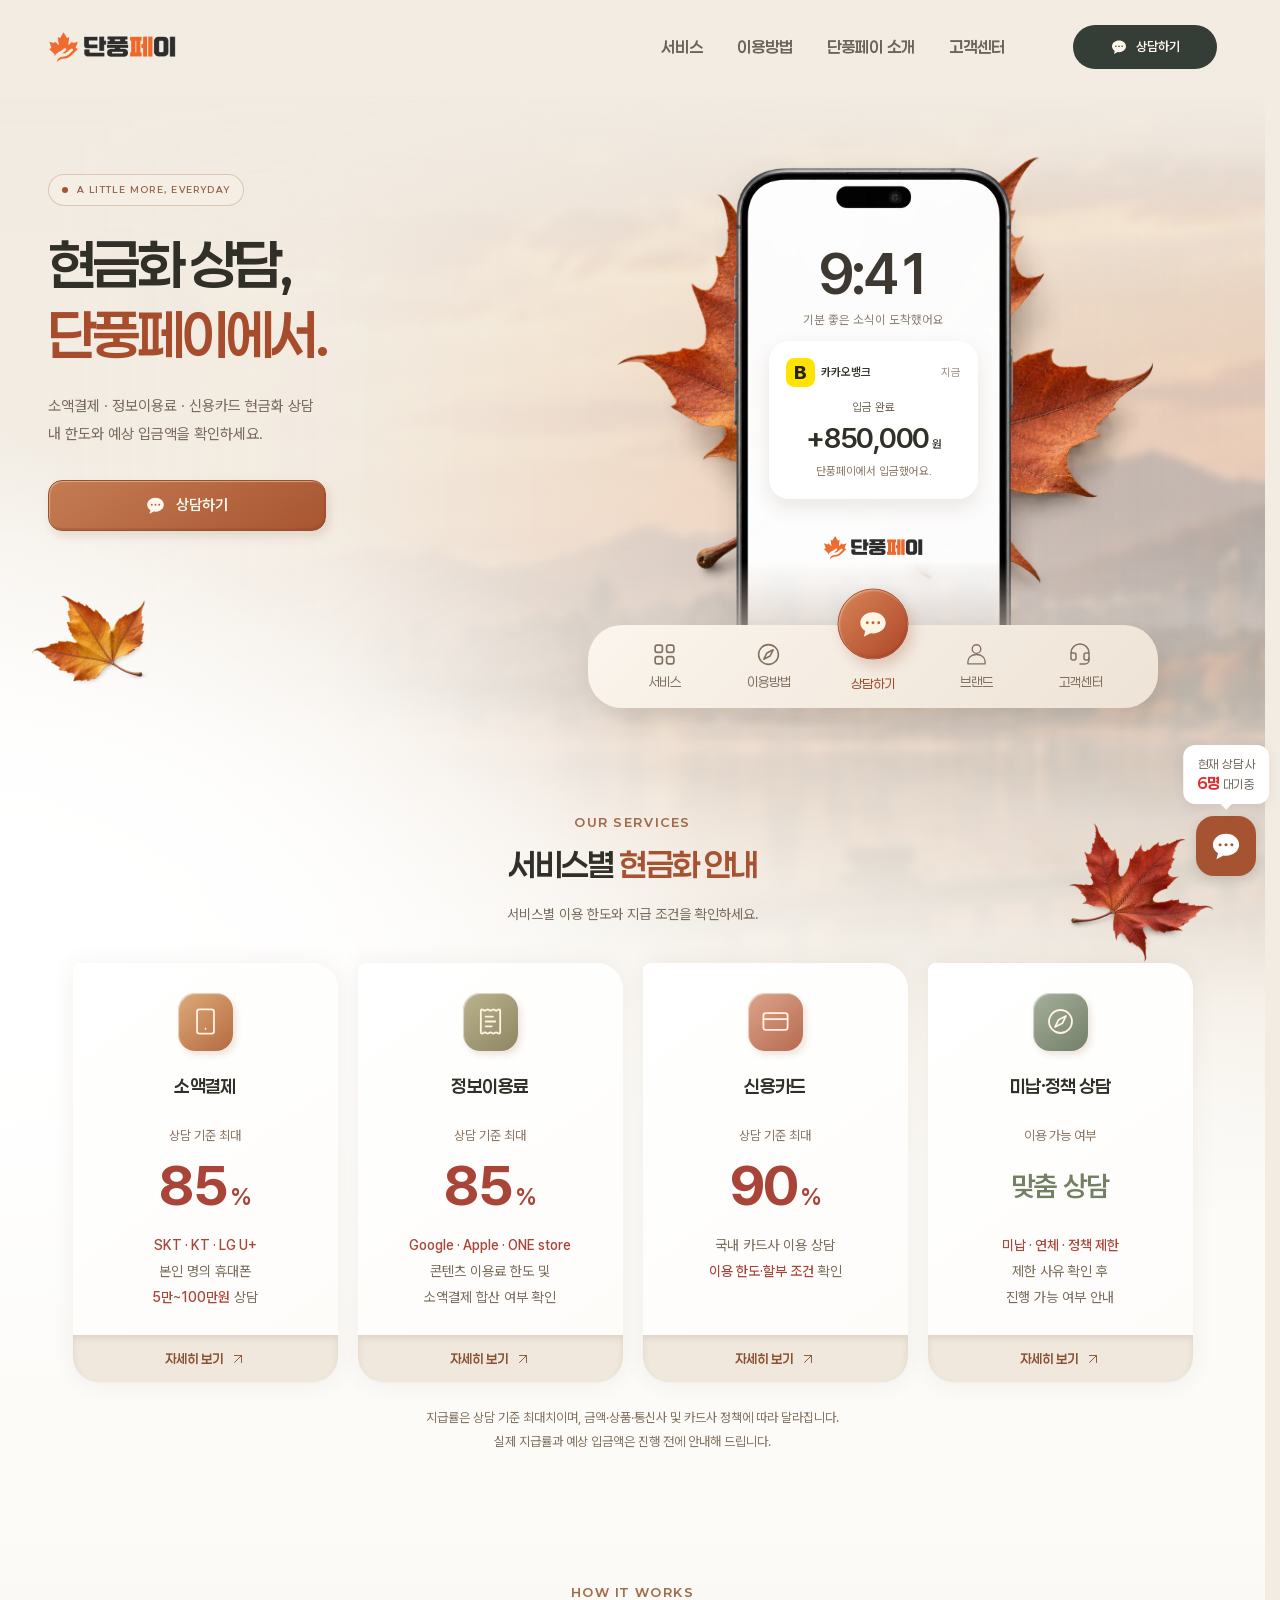
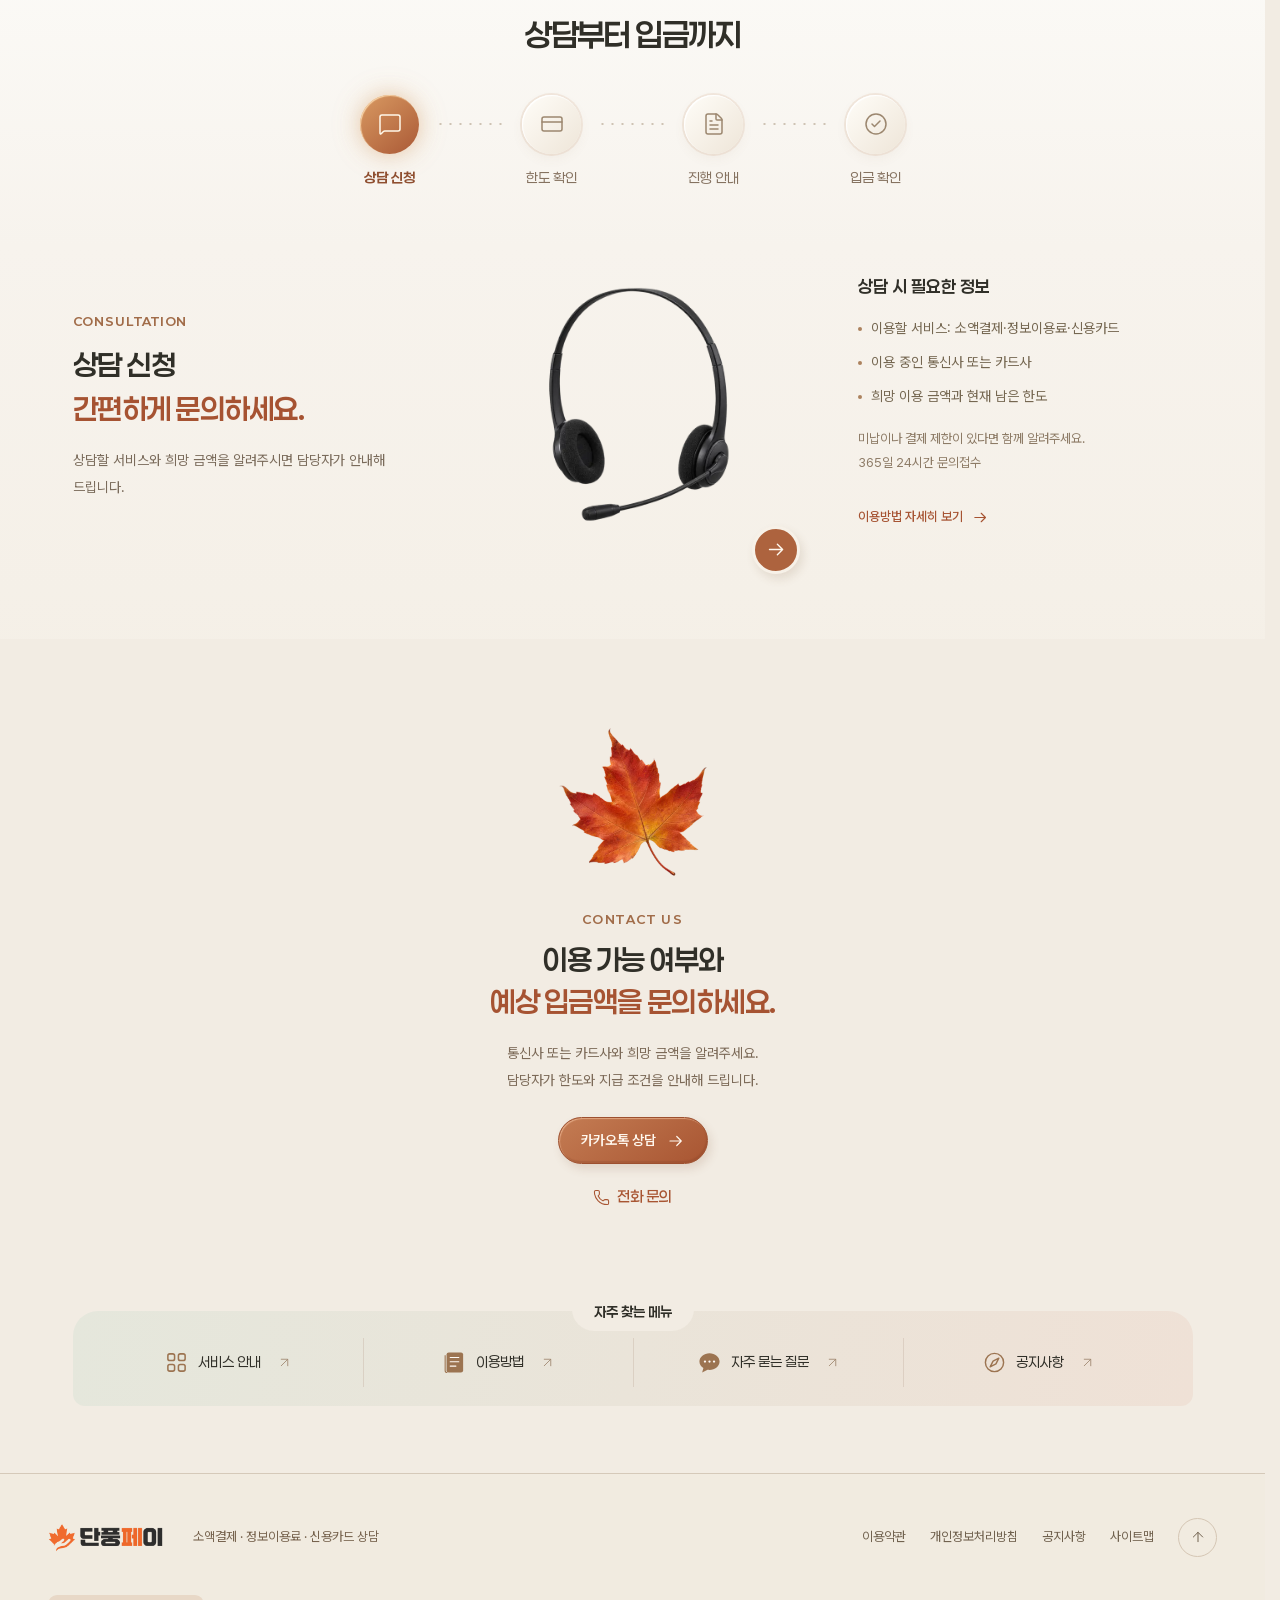
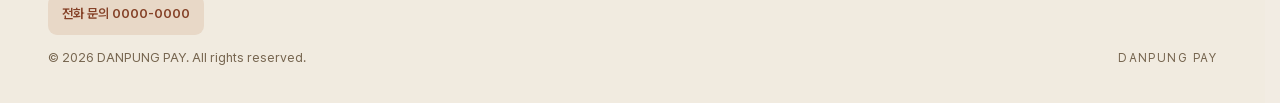
==== commit bf7f8f90: "Add files via upload" ====
--- a/index.html
+++ b/index.html
@@ -1,385 +1,404 @@
-<!doctype html>
-<html lang="ko">
-  <head>
-    <meta charset="utf-8" />
-    <meta name="viewport" content="width=device-width, initial-scale=1" />
-    <meta name="theme-color" content="#f2ece3" />
-    <title>단풍페이 | 소액결제·정보이용료·신용카드 현금화 상담</title>
-    <meta
-      name="description"
-      content="단풍페이 소액결제·정보이용료·신용카드 현금화 상담. 서비스별 지급률, 이용 한도와 예상 입금액을 안내합니다. 365일 24시간 문의 접수."
-    />
-    <meta property="og:type" content="website" />
-    <meta property="og:locale" content="ko_KR" />
-    <meta property="og:site_name" content="단풍페이" />
-    <meta property="og:title" content="단풍페이 | 소액결제·정보이용료·신용카드 현금화 상담" />
-    <meta
-      property="og:description"
-      content="단풍페이 소액결제·정보이용료·신용카드 현금화 상담. 서비스별 지급률, 이용 한도와 예상 입금액을 안내합니다. 365일 24시간 문의 접수."
-    />
-    <link rel="icon" href="favicon.ico?v=maple-simple-20260924" sizes="16x16 32x32 48x48" type="image/x-icon" />
-    <link rel="icon" href="assets/images/favicon.svg?v=maple-simple-20260924" sizes="any" type="image/svg+xml" />
-    <link
-      rel="preload"
-      href="fonts/pretendard-variable.woff2"
-      as="font"
-      type="font/woff2"
-      crossorigin
-    />
-    <link
-      rel="preload"
-      href="fonts/paperlogy-semibold.ttf"
-      as="font"
-      type="font/ttf"
-      crossorigin
-    />
-    <link rel="stylesheet" href="assets/css/site.css?v=20260924-logo-restored" />
-    <link rel="stylesheet" href="assets/css/home.css?v=20260924-journey-picture" />
-    <link rel="stylesheet" href="assets/css/hero.css?v=20260924-backdrop-webp" />
-    <link rel="stylesheet" href="assets/css/motion.css" />
-    <script src="assets/js/motion.js?v=20260924-delivery"></script>
-    <script src="assets/js/site-config.js" defer></script>
-    <script src="assets/js/site.js?v=20260924-journey-clean" defer></script>
-    <!-- SEO:START -->
-    <meta name="robots" content="index,follow,max-image-preview:large" />
-    <!-- SEO:END -->
-  </head>
-  <body id="top" class="home-page">
-    <a class="skip-link" href="#main">본문 바로가기</a>
-    <header class="site-header">
-      <div class="header-inner wrap">
-        <a class="brand" href="./" aria-label="단풍페이 홈">
-          <img class="brand-logo" src="assets/images/danpung-pay-logo.png?v=20260924-restored" width="1600" height="400" alt="단풍페이" decoding="async" />
-        </a>
-        <nav class="desktop-nav" aria-label="주 메뉴">
-          <a href="service.html">서비스</a>
-          <a href="guide.html">이용방법</a>
-          <a href="about.html">단풍페이 소개</a>
-          <a href="faq.html">고객센터</a>
-        </nav>
-        <div class="header-actions">
-          <button class="button button-dark" type="button" data-contact="choice" aria-haspopup="dialog" aria-controls="contact-dialog">
-            <svg class="icon" aria-hidden="true" focusable="false">
-              <use href="assets/icons/brand-sprite.svg#icon-chat"></use>
-            </svg>
-            <span>상담하기</span>
-          </button>
-        </div>
-        <button
-          class="menu-toggle"
-          type="button"
-          aria-label="메뉴 열기"
-          aria-expanded="false"
-          aria-controls="mobile-navigation"
-        >
-          <svg class="icon" aria-hidden="true" focusable="false">
-            <use href="assets/icons/lucide-sprite.svg#icon-menu"></use>
-          </svg>
-        </button>
-      </div>
-      <nav
-        class="mobile-nav wrap"
-        id="mobile-navigation"
-        aria-label="모바일 메뉴"
-        hidden
-      >
-        <a href="./" aria-current="page">
-          홈
-          <svg class="icon" aria-hidden="true" focusable="false">
-            <use href="assets/icons/brand-sprite.svg#icon-arrow-up-right"></use>
-          </svg>
-        </a>
-        <a href="service.html">
-          서비스
-          <svg class="icon" aria-hidden="true" focusable="false">
-            <use href="assets/icons/brand-sprite.svg#icon-arrow-up-right"></use>
-          </svg>
-        </a>
-        <a href="guide.html">
-          이용방법
-          <svg class="icon" aria-hidden="true" focusable="false">
-            <use href="assets/icons/brand-sprite.svg#icon-arrow-up-right"></use>
-          </svg>
-        </a>
-        <a href="about.html">
-          단풍페이 소개
-          <svg class="icon" aria-hidden="true" focusable="false">
-            <use href="assets/icons/brand-sprite.svg#icon-arrow-up-right"></use>
-          </svg>
-        </a>
-        <a href="faq.html">
-          고객센터
-          <svg class="icon" aria-hidden="true" focusable="false">
-            <use href="assets/icons/brand-sprite.svg#icon-arrow-up-right"></use>
-          </svg>
-        </a>
-        <div class="mobile-nav-actions">
-          <button
-            class="button button-primary"
-            type="button"
-            data-contact="kakao"
-          >
-            <svg class="icon" aria-hidden="true" focusable="false">
-              <use href="assets/icons/brand-sprite.svg#icon-chat"></use>
-            </svg>
-            <span>카카오톡 상담</span>
-          </button>
-          <button
-            class="button button-light"
-            type="button"
-            data-contact="phone"
-          >
-            <svg class="icon" aria-hidden="true" focusable="false">
-              <use href="assets/icons/lucide-sprite.svg#icon-phone"></use>
-            </svg>
-            <span>전화 문의</span>
-          </button>
-        </div>
-      </nav>
-    </header>
-    <main id="main">
-      <div class="home-opening">
-      <section class="experience-stage" aria-labelledby="hero-title">
-        <div class="hero-backdrop" aria-hidden="true"></div>
-        <div class="hero-layout wrap">
-          <div class="hero-overview">
-            <div class="hero-introduction">
-              <div class="welcome-copy">
-                <p class="eyebrow">A LITTLE MORE, EVERYDAY</p>
-                <h1 id="hero-title">
-                  현금화 상담,
-                  <br />
-                  <em>단풍페이에서.</em>
-                </h1>
-                <p>
-                  소액결제 · 정보이용료 · 신용카드 현금화 상담
-                  <br />
-                  내 한도와 예상 입금액을 확인하세요.
-                </p>
-              </div>
-              <button class="button button-primary hero-consult" type="button" data-contact="choice" aria-haspopup="dialog" aria-controls="contact-dialog">
-                <svg class="icon" aria-hidden="true" focusable="false">
-                  <use href="assets/icons/brand-sprite.svg#icon-chat"></use>
-                </svg>
-                <span>상담하기</span>
-              </button>
-              <div class="hero-leaf-pile hero-leaf-pile-left" aria-hidden="true">
-                <span class="hero-falling-leaf"><img src="assets/images/decor-maple-gold.webp" width="384" height="256" alt="" decoding="async" /></span>
-              </div>
-            </div>
-            <div class="hero-scene">
-              <figure class="terrain">
-                <img
-                  src="assets/images/autumn-maple-leaf.webp"
-                  width="1440"
-                  height="960"
-                  alt="자연스러운 잎맥과 부드럽게 말린 가장자리가 돋보이는 구릿빛 단풍잎"
-                  fetchpriority="high"
-                />
-                <figcaption class="sr-only">
-                  단풍페이의 구릿빛 단풍잎
-                </figcaption>
-              </figure>
-              <nav class="stage-dock" aria-label="바로가기 메뉴">
-                <a href="service.html">
-                  <svg class="icon" aria-hidden="true" focusable="false">
-                    <use href="assets/icons/brand-sprite.svg#icon-grid"></use>
-                  </svg>
-                  <span>서비스</span>
-                </a>
-                <a href="guide.html">
-                  <svg class="icon" aria-hidden="true" focusable="false">
-                    <use href="assets/icons/brand-sprite.svg#icon-compass"></use>
-                  </svg>
-                  <span>이용방법</span>
-                </a>
-                <button class="dock-contact" type="button" data-contact="choice" aria-haspopup="dialog" aria-controls="contact-dialog">
-                  <span class="dock-orb">
-                    <svg class="icon" aria-hidden="true" focusable="false">
-                      <use href="assets/icons/brand-sprite.svg#icon-chat"></use>
-                    </svg>
-                  </span>
-                  <span>상담하기</span>
-                </button>
-                <a href="about.html">
-                  <svg class="icon" aria-hidden="true" focusable="false">
-                    <use href="assets/icons/brand-sprite.svg#icon-user"></use>
-                  </svg>
-                  <span>브랜드</span>
-                </a>
-                <a href="faq.html">
-                  <svg class="icon" aria-hidden="true" focusable="false">
-                    <use href="assets/icons/headset.svg#headset"></use>
-                  </svg>
-                  <span>고객센터</span>
-                </a>
-              </nav>
-            </div>
-          </div>
-        </div>
-      </section>
-      <section class="home-services wrap" id="find-service" aria-labelledby="service-title">
-        <div class="hero-leaf-pile hero-leaf-pile-right" aria-hidden="true">
-          <span class="hero-falling-leaf"><img src="assets/images/decor-maple-red.webp" width="480" height="320" alt="" decoding="async" /></span>
-        </div>
-        <div class="home-heading"><p class="home-eyebrow">OUR SERVICES</p><h2 id="service-title">서비스별 <em>현금화 안내</em></h2><p>서비스별 이용 한도와 지급 조건을 확인하세요.</p></div>
-        <div class="overview-cards">
-          <a class="overview-card overview-card-mobile" href="service.html#mobile">
-            <span class="overview-icon"><svg class="icon" aria-hidden="true" focusable="false"><use href="assets/icons/lucide-sprite.svg#icon-smartphone"></use></svg></span>
-            <h3>소액결제</h3>
-            <p class="overview-rate"><span>상담 기준 최대</span><strong>75<small>%</small></strong></p>
-            <p class="overview-description"><strong>SKT · KT · LG U+</strong><br />본인 명의 휴대폰<br /><strong>5만~100만원</strong> 상담</p>
-            <span class="overview-more">자세히 보기<svg class="icon" aria-hidden="true" focusable="false"><use href="assets/icons/brand-sprite.svg#icon-arrow-up-right"></use></svg></span>
-          </a>
-          <a class="overview-card overview-card-content" href="service.html#content">
-            <span class="overview-icon"><svg class="icon" aria-hidden="true" focusable="false"><use href="assets/icons/lucide-sprite.svg#icon-receipt-text"></use></svg></span>
-            <h3>정보이용료</h3>
-            <p class="overview-rate"><span>상담 기준 최대</span><strong>85<small>%</small></strong></p>
-            <p class="overview-description"><strong>Google · Apple · ONE&nbsp;store</strong><br />콘텐츠 이용료 한도 및<br />소액결제 합산 여부 확인</p>
-            <span class="overview-more">자세히 보기<svg class="icon" aria-hidden="true" focusable="false"><use href="assets/icons/brand-sprite.svg#icon-arrow-up-right"></use></svg></span>
-          </a>
-          <a class="overview-card overview-card-card" href="service.html#card">
-            <span class="overview-icon"><svg class="icon" aria-hidden="true" focusable="false"><use href="assets/icons/lucide-sprite.svg#icon-credit-card"></use></svg></span>
-            <h3>신용카드</h3>
-            <p class="overview-rate"><span>상담 기준 최대</span><strong>90<small>%</small></strong></p>
-            <p class="overview-description">국내 카드사 이용 상담<br /><strong>이용 한도·할부 조건</strong> 확인</p>
-            <span class="overview-more">자세히 보기<svg class="icon" aria-hidden="true" focusable="false"><use href="assets/icons/brand-sprite.svg#icon-arrow-up-right"></use></svg></span>
-          </a>
-          <a class="overview-card overview-card-policy" href="service.html#policy">
-            <span class="overview-icon"><svg class="icon" aria-hidden="true" focusable="false"><use href="assets/icons/brand-sprite.svg#icon-compass"></use></svg></span>
-            <h3>미납·정책 상담</h3>
-            <p class="overview-rate"><span>이용 가능 여부</span><strong class="policy-rate">맞춤 상담</strong></p>
-            <p class="overview-description"><strong>미납 · 연체 · 정책 제한</strong><br />제한 사유 확인 후<br />진행 가능 여부 안내</p>
-            <span class="overview-more">자세히 보기<svg class="icon" aria-hidden="true" focusable="false"><use href="assets/icons/brand-sprite.svg#icon-arrow-up-right"></use></svg></span>
-          </a>
-        </div>
-        <p class="overview-note">지급률은 상담 기준 최대치이며, 금액·상품·통신사 및 카드사 정책에 따라 달라집니다.<br />실제 지급률과 예상 입금액은 진행 전에 안내해 드립니다.</p>
-      </section>
-      </div>
-      <section class="home-journey" aria-labelledby="journey-title">
-        <div class="journey-inner wrap">
-          <div class="home-heading"><p class="home-eyebrow">HOW IT WORKS</p><h2 id="journey-title">상담부터 입금까지</h2></div>
-          <div class="journey-tabs" role="tablist" aria-label="이용 절차" aria-orientation="horizontal">
-            <button class="journey-tab" id="journey-tab-contact" type="button" role="tab" aria-controls="journey-panel-contact" aria-selected="true" tabindex="0"><span class="journey-tab-icon"><svg class="icon" aria-hidden="true" focusable="false"><use href="assets/icons/lucide-sprite.svg#icon-message-square"></use></svg></span><span>상담 신청</span></button>
-            <button class="journey-tab" id="journey-tab-check" type="button" role="tab" aria-controls="journey-panel-check" aria-selected="false" tabindex="-1"><span class="journey-tab-icon"><svg class="icon" aria-hidden="true" focusable="false"><use href="assets/icons/lucide-sprite.svg#icon-credit-card"></use></svg></span><span>한도 확인</span></button>
-            <button class="journey-tab" id="journey-tab-guide" type="button" role="tab" aria-controls="journey-panel-guide" aria-selected="false" tabindex="-1"><span class="journey-tab-icon"><svg class="icon" aria-hidden="true" focusable="false"><use href="assets/icons/lucide-sprite.svg#icon-file-text"></use></svg></span><span>진행 안내</span></button>
-            <button class="journey-tab" id="journey-tab-complete" type="button" role="tab" aria-controls="journey-panel-complete" aria-selected="false" tabindex="-1"><span class="journey-tab-icon"><svg class="icon" aria-hidden="true" focusable="false"><use href="assets/icons/lucide-sprite.svg#icon-circle-check"></use></svg></span><span>입금 확인</span></button>
-          </div>
-          <div class="journey-layout">
-            <div class="journey-copy"><p class="journey-eyebrow">CONSULTATION</p><h3>상담 신청<br /><em>간편하게 문의하세요.</em></h3><p>상담할 서비스와 희망 금액을 알려주시면 담당자가 안내해 드립니다.</p></div>
-            <div class="journey-visual">
-              <div class="journey-picture"><img class="journey-consultation-image" src="assets/images/consultation-headset-black.webp" width="640" height="640" alt="얇은 검정 헤드밴드와 마이크가 달린 상담용 헤드셋" loading="lazy" decoding="async" /></div>
-              <button class="journey-next" type="button" data-journey-next aria-label="다음 단계 보기"><svg class="icon" aria-hidden="true" focusable="false"><use href="assets/icons/brand-sprite.svg#icon-arrow-right"></use></svg></button>
-            </div>
-            <div class="journey-panels" id="journey-panels" aria-live="off">
-              <section class="journey-panel journey-detail" id="journey-panel-contact" role="tabpanel" aria-labelledby="journey-tab-contact" tabindex="0">
-                <h4>상담 시 필요한 정보</h4>
-                <ul><li>이용할 서비스: 소액결제·정보이용료·신용카드</li><li>이용 중인 통신사 또는 카드사</li><li>희망 이용 금액과 현재 남은 한도</li></ul>
-                <p>미납이나 결제 제한이 있다면 함께 알려주세요.<br />365일 24시간 문의접수</p>
-                <a class="detail-link" href="guide.html">이용방법 자세히 보기<svg class="icon" aria-hidden="true" focusable="false"><use href="assets/icons/brand-sprite.svg#icon-arrow-right"></use></svg></a>
-              </section>
-              <section class="journey-panel journey-detail" id="journey-panel-check" role="tabpanel" aria-labelledby="journey-tab-check" tabindex="0" hidden>
-                <h4>이용 한도와 가능 여부 확인</h4>
-                <ul><li>휴대폰 또는 카드의 본인 명의 여부</li><li>현재 남은 한도와 희망 금액의 이용 가능 여부</li><li>미납·연체 여부와 결제 시 표시되는 오류</li></ul>
-                <p>한도와 제한 사유를 확인한 후<br />진행 가능 여부를 안내해 드립니다.</p>
-                <a class="detail-link" href="guide.html">이용방법 자세히 보기<svg class="icon" aria-hidden="true" focusable="false"><use href="assets/icons/brand-sprite.svg#icon-arrow-right"></use></svg></a>
-              </section>
-              <section class="journey-panel journey-detail" id="journey-panel-guide" role="tabpanel" aria-labelledby="journey-tab-guide" tabindex="0" hidden>
-                <h4>진행 전 조건 안내</h4>
-                <ul><li>실제 적용되는 지급률과 예상 입금액</li><li>이용 상품과 결제 금액·조건</li><li>진행 순서와 이용 시 유의사항</li></ul>
-                <p>안내 내용을 확인하고 동의하시면<br />담당자의 안내에 따라 진행합니다.</p>
-                <a class="detail-link" href="guide.html">이용방법 자세히 보기<svg class="icon" aria-hidden="true" focusable="false"><use href="assets/icons/brand-sprite.svg#icon-arrow-right"></use></svg></a>
-              </section>
-              <section class="journey-panel journey-detail" id="journey-panel-complete" role="tabpanel" aria-labelledby="journey-tab-complete" tabindex="0" hidden>
-                <h4>진행 완료 후 입금 확인</h4>
-                <ul><li>안내받은 계좌의 입금 내역</li><li>실제 입금액과 상담 시 안내받은 금액</li><li>입금 지연 또는 금액 차이가 있는지 확인</li></ul>
-                <p>은행 점검 시간에는 입금이 지연될 수 있습니다.<br />확인이 어려우면 상담 채널로 문의해 주세요.</p>
-                <a class="detail-link" href="guide.html">이용방법 자세히 보기<svg class="icon" aria-hidden="true" focusable="false"><use href="assets/icons/brand-sprite.svg#icon-arrow-right"></use></svg></a>
-              </section>
-            </div>
-          </div>
-        </div>
-      </section>
-      <section class="home-contact wrap" aria-labelledby="contact-home-title">
-        <div class="contact-symbol" aria-hidden="true">
-          <img src="assets/images/contact-maple-leaf.webp" width="480" height="480" alt="" loading="lazy" decoding="async" />
-        </div>
-        <p class="home-eyebrow">CONTACT US</p>
-        <h2 id="contact-home-title">이용 가능 여부와<br /><em>예상 입금액을 문의하세요.</em></h2>
-        <p class="home-contact-description">통신사 또는 카드사와 희망 금액을 알려주세요.<br />담당자가 한도와 지급 조건을 안내해 드립니다.</p>
-        <div class="home-contact-actions"><button class="button button-primary" type="button" data-contact="kakao">카카오톡 상담<svg class="icon" aria-hidden="true" focusable="false"><use href="assets/icons/brand-sprite.svg#icon-arrow-right"></use></svg></button><button class="contact-phone" type="button" data-contact="phone"><svg class="icon" aria-hidden="true" focusable="false"><use href="assets/icons/lucide-sprite.svg#icon-phone"></use></svg>전화 문의</button></div>
-      </section>
-      <nav class="useful-links wrap" aria-labelledby="useful-links-title">
-        <h2 id="useful-links-title">자주 찾는 메뉴</h2>
-        <div class="useful-links-grid"><a href="service.html"><svg class="icon" aria-hidden="true" focusable="false"><use href="assets/icons/brand-sprite.svg#icon-grid"></use></svg><span>서비스 안내</span><svg class="icon" aria-hidden="true" focusable="false"><use href="assets/icons/brand-sprite.svg#icon-arrow-up-right"></use></svg></a><a href="guide.html"><svg class="icon" aria-hidden="true" focusable="false"><use href="assets/icons/brand-sprite.svg#icon-guide"></use></svg><span>이용방법</span><svg class="icon" aria-hidden="true" focusable="false"><use href="assets/icons/brand-sprite.svg#icon-arrow-up-right"></use></svg></a><a href="faq.html"><svg class="icon" aria-hidden="true" focusable="false"><use href="assets/icons/brand-sprite.svg#icon-chat"></use></svg><span>자주 묻는 질문</span><svg class="icon" aria-hidden="true" focusable="false"><use href="assets/icons/brand-sprite.svg#icon-arrow-up-right"></use></svg></a><a href="notice.html"><svg class="icon" aria-hidden="true" focusable="false"><use href="assets/icons/brand-sprite.svg#icon-compass"></use></svg><span>공지사항</span><svg class="icon" aria-hidden="true" focusable="false"><use href="assets/icons/brand-sprite.svg#icon-arrow-up-right"></use></svg></a></div>
-      </nav>
-    </main>
-    <footer class="site-footer">
-      <div class="wrap footer-inner">
-        <div class="footer-brand-block">
-          <a class="brand" href="./" aria-label="단풍페이 홈">
-            <img class="brand-logo" src="assets/images/danpung-pay-logo.png?v=20260924-restored" width="1600" height="400" alt="단풍페이" loading="lazy" decoding="async" />
-          </a>
-          <p>소액결제 · 정보이용료 · 신용카드 상담</p>
-        </div>
-        <nav aria-label="하단 메뉴">
-          <a href="terms.html">이용약관</a>
-          <a href="privacy.html">개인정보처리방침</a>
-          <a href="notice.html">공지사항</a>
-          <a href="sitemap.html">사이트맵</a>
-          <a class="top-link" href="#top" aria-label="페이지 맨 위로">
-            <svg class="icon" aria-hidden="true" focusable="false">
-              <use href="assets/icons/lucide-sprite.svg#icon-arrow-up"></use>
-            </svg>
-          </a>
-        </nav>
-        <div class="footer-meta">
-          <p class="business-info" data-business hidden></p>
-          <small>
-            ©
-            <span data-year>2026</span>
-            DANPUNG PAY. All rights reserved.
-          </small>
-          <span>DANPUNG PAY</span>
-        </div>
-      </div>
-    </footer>
-    <dialog
-      class="contact-dialog"
-      id="contact-dialog"
-      aria-labelledby="contact-title"
-      aria-describedby="contact-description"
-    >
-      <button
-        type="button"
-        class="dialog-close"
-        aria-label="닫기"
-        data-close-dialog
-      >
-        <svg class="icon" aria-hidden="true" focusable="false">
-          <use href="assets/icons/lucide-sprite.svg#icon-x"></use>
-        </svg>
-      </button>
-      <div data-contact-view="choice">
-        <p class="eyebrow">DANPUNG PAY</p>
-        <h2 id="contact-title" tabindex="-1">상담 문의</h2>
-        <p class="contact-description" id="contact-description">편한 상담 방법을 선택해 주세요.</p>
-        <div class="contact-channels">
-          <a class="contact-channel contact-channel-kakao" href="#contact-dialog" data-kakao-link><svg class="icon" aria-hidden="true" focusable="false"><use href="assets/icons/brand-sprite.svg#icon-chat"></use></svg><span>카카오톡 상담</span><svg class="icon" aria-hidden="true" focusable="false"><use href="assets/icons/brand-sprite.svg#icon-arrow-right"></use></svg></a>
-          <button class="contact-channel contact-channel-phone" type="button" data-contact-channel="phone"><svg class="icon" aria-hidden="true" focusable="false"><use href="assets/icons/lucide-sprite.svg#icon-phone"></use></svg><span>전화 문의</span><svg class="icon" aria-hidden="true" focusable="false"><use href="assets/icons/brand-sprite.svg#icon-arrow-right"></use></svg></button>
-        </div>
-        <p class="contact-status" role="status" hidden></p>
-      </div>
-      <div class="contact-phone-view" data-contact-view="phone" hidden>
-        <p class="eyebrow">KAKAO CONSULTATION</p>
-        <h2 id="phone-contact-title" tabindex="-1">카카오톡 상담으로<br />연결합니다.</h2>
-        <p class="contact-description" id="phone-contact-description">전화 문의가 많아<br />카카오톡으로 상담을 접수하고 있습니다.</p>
-        <p class="contact-countdown" data-phone-countdown role="timer" aria-live="off" hidden><strong>3</strong><span>초 후 자동 연결</span></p>
-        <div class="contact-channels">
-          <a class="contact-channel contact-channel-kakao" href="#contact-dialog" data-kakao-link><svg class="icon" aria-hidden="true" focusable="false"><use href="assets/icons/brand-sprite.svg#icon-chat"></use></svg><span>카카오톡 바로 연결</span><svg class="icon" aria-hidden="true" focusable="false"><use href="assets/icons/brand-sprite.svg#icon-arrow-right"></use></svg></a>
-        </div>
-        <p class="contact-status" role="status" hidden></p>
-      </div>
-    </dialog>
-  </body>
-</html>
+<!doctype html>
+<html lang="ko">
+  <head>
+    <meta charset="utf-8" />
+    <meta name="viewport" content="width=device-width, initial-scale=1" />
+    <meta name="theme-color" content="#f2ece3" />
+    <title>단풍페이 | 소액결제·정보이용료·신용카드 현금화 상담</title>
+    <meta
+      name="description"
+      content="단풍페이 소액결제·정보이용료·신용카드 현금화 상담. 서비스별 지급률, 이용 한도와 예상 입금액을 안내합니다. 365일 24시간 문의 접수."
+    />
+    <meta property="og:type" content="website" />
+    <meta property="og:locale" content="ko_KR" />
+    <meta property="og:site_name" content="단풍페이" />
+    <meta property="og:title" content="단풍페이 | 소액결제·정보이용료·신용카드 현금화 상담" />
+    <meta
+      property="og:description"
+      content="단풍페이 소액결제·정보이용료·신용카드 현금화 상담. 서비스별 지급률, 이용 한도와 예상 입금액을 안내합니다. 365일 24시간 문의 접수."
+    />
+    <link rel="icon" href="favicon.ico?v=6b39e8e24bb1" sizes="16x16 32x32 48x48" type="image/x-icon" />
+    <link
+      rel="preload"
+      href="fonts/pretendard-variable.woff2"
+      as="font"
+      type="font/woff2"
+      crossorigin
+    />
+    <link
+      rel="preload"
+      href="fonts/paperlogy-semibold.ttf"
+      as="font"
+      type="font/ttf"
+      crossorigin
+    />
+    <link rel="stylesheet" href="assets/css/site.css?v=20260929-contact-fallback" />
+    <link rel="stylesheet" href="assets/css/home.css?v=20260928-overview-note-center" />
+    <link rel="stylesheet" href="assets/css/hero.css?v=20260928-hero-phone-bottom-fade" />
+    <link rel="stylesheet" href="assets/css/motion.css" />
+    <script src="assets/js/motion.js?v=20260928-hero-phone"></script>
+    <script src="assets/js/site-config.js?v=20260929-contact-fallback" defer></script>
+    <script src="assets/js/site.js?v=20260929-contact-fallback" defer></script>
+    <script src="assets/js/contact-animation.js?v=20260928-phone-short-delay" defer></script>
+    <!-- SEO:START -->
+    <meta name="robots" content="index,follow,max-image-preview:large" />
+    <link rel="canonical" href="https://xn--2o2b2zi18b9qd.com/" />
+    <meta property="og:url" content="https://xn--2o2b2zi18b9qd.com/" />
+    <script type="application/ld+json" id="seo-schema">
+      {
+        "@context": "https://schema.org",
+        "@type": "WebSite",
+        "name": "단풍페이",
+        "alternateName": "DANPUNG PAY",
+        "url": "https://xn--2o2b2zi18b9qd.com/",
+        "inLanguage": "ko-KR"
+      }
+    </script>
+    <!-- SEO:END -->
+  </head>
+  <body id="top" class="home-page">
+    <a class="skip-link" href="#main">본문 바로가기</a>
+    <header class="site-header">
+      <div class="header-inner wrap">
+        <a class="brand" href="./" aria-label="단풍페이 홈">
+          <img class="brand-logo" src="assets/images/logo.png?v=6795f80a1f09" width="1600" height="400" alt="단풍페이" decoding="async" />
+        </a>
+        <nav class="desktop-nav" aria-label="주 메뉴">
+          <a href="service.html">서비스</a>
+          <a href="guide.html">이용방법</a>
+          <a href="about.html">단풍페이 소개</a>
+          <a href="faq.html">고객센터</a>
+        </nav>
+        <div class="header-actions">
+          <button class="button button-dark" type="button" data-contact="choice" aria-haspopup="dialog" aria-controls="contact-dialog">
+            <svg class="icon" aria-hidden="true" focusable="false">
+              <use href="assets/icons/brand-sprite.svg#icon-chat"></use>
+            </svg>
+            <span>상담하기</span>
+          </button>
+        </div>
+        <button
+          class="menu-toggle"
+          type="button"
+          aria-label="메뉴 열기"
+          aria-expanded="false"
+          aria-controls="mobile-navigation"
+        >
+          <svg class="icon" aria-hidden="true" focusable="false">
+            <use href="assets/icons/lucide-sprite.svg#icon-menu"></use>
+          </svg>
+        </button>
+      </div>
+      <nav
+        class="mobile-nav wrap"
+        id="mobile-navigation"
+        aria-label="모바일 메뉴"
+        hidden
+      >
+        <a href="./" aria-current="page">
+          홈
+          <svg class="icon" aria-hidden="true" focusable="false">
+            <use href="assets/icons/brand-sprite.svg#icon-arrow-up-right"></use>
+          </svg>
+        </a>
+        <a href="service.html">
+          서비스
+          <svg class="icon" aria-hidden="true" focusable="false">
+            <use href="assets/icons/brand-sprite.svg#icon-arrow-up-right"></use>
+          </svg>
+        </a>
+        <a href="guide.html">
+          이용방법
+          <svg class="icon" aria-hidden="true" focusable="false">
+            <use href="assets/icons/brand-sprite.svg#icon-arrow-up-right"></use>
+          </svg>
+        </a>
+        <a href="about.html">
+          단풍페이 소개
+          <svg class="icon" aria-hidden="true" focusable="false">
+            <use href="assets/icons/brand-sprite.svg#icon-arrow-up-right"></use>
+          </svg>
+        </a>
+        <a href="faq.html">
+          고객센터
+          <svg class="icon" aria-hidden="true" focusable="false">
+            <use href="assets/icons/brand-sprite.svg#icon-arrow-up-right"></use>
+          </svg>
+        </a>
+        <div class="mobile-nav-actions">
+          <button
+            class="button button-primary"
+            type="button"
+            data-contact="kakao"
+          >
+            <svg class="icon" aria-hidden="true" focusable="false">
+              <use href="assets/icons/brand-sprite.svg#icon-chat"></use>
+            </svg>
+            <span>카카오톡 상담</span>
+          </button>
+          <a
+            class="button button-light"
+            data-contact="phone"
+           href="#contact-dialog">
+            <svg class="icon" aria-hidden="true" focusable="false">
+              <use href="assets/icons/lucide-sprite.svg#icon-phone"></use>
+            </svg>
+            <span>전화 문의</span>
+          </a>
+        </div>
+      </nav>
+    </header>
+    <main id="main">
+      <div class="home-opening">
+      <section class="experience-stage" aria-labelledby="hero-title">
+        <div class="hero-backdrop" aria-hidden="true"></div>
+        <div class="hero-layout wrap">
+          <div class="hero-overview">
+            <div class="hero-introduction">
+              <div class="welcome-copy">
+                <p class="eyebrow">A LITTLE MORE, EVERYDAY</p>
+                <h1 id="hero-title">
+                  현금화 상담,
+                  <br />
+                  <em>단풍페이에서.</em>
+                </h1>
+                <p>
+                  소액결제 · 정보이용료 · 신용카드 현금화 상담
+                  <br />
+                  내 한도와 예상 입금액을 확인하세요.
+                </p>
+              </div>
+              <button class="button button-primary hero-consult" type="button" data-contact="choice" aria-haspopup="dialog" aria-controls="contact-dialog">
+                <svg class="icon" aria-hidden="true" focusable="false">
+                  <use href="assets/icons/brand-sprite.svg#icon-chat"></use>
+                </svg>
+                <span>상담하기</span>
+              </button>
+              <div class="hero-leaf-pile hero-leaf-pile-left" aria-hidden="true">
+                <span class="hero-falling-leaf"><img src="assets/images/decor-maple-gold.webp" width="384" height="256" alt="" decoding="async" /></span>
+              </div>
+            </div>
+            <div class="hero-scene">
+              <figure class="terrain">
+                <img
+                  src="assets/images/autumn-maple-leaf.webp"
+                  width="1440"
+                  height="960"
+                  alt="자연스러운 잎맥과 부드럽게 말린 가장자리가 돋보이는 구릿빛 단풍잎"
+                  fetchpriority="high"
+                />
+                <div class="hero-phone contact-deposit" aria-hidden="true">
+                  <div class="contact-phone-glow"></div>
+                  <div class="contact-phone-stage">
+                    <div class="contact-device">
+                      <img class="contact-device-image" src="assets/images/contact-phone.webp" width="876" height="1795" alt="" decoding="async" />
+                      <div class="contact-lock-clock"><span>9:41</span><small>기분 좋은 소식이 도착했어요</small></div>
+                      <div class="contact-bank-notification">
+                        <div class="contact-bank-heading"><span class="contact-bank-mark">B</span><strong>카카오뱅크</strong><span class="contact-bank-now">지금</span></div>
+                        <div class="contact-bank-body"><span class="contact-deposit-label">입금 완료</span><strong class="contact-deposit-amount">+850,000<span>원</span></strong><p>단풍페이에서 입금했어요.</p></div>
+                      </div>
+                      <img class="contact-device-brand" src="assets/images/logo.png?v=6795f80a1f09" width="1600" height="400" alt="" decoding="async" />
+                    </div>
+                  </div>
+                </div>
+                <figcaption class="sr-only">
+                  단풍페이의 구릿빛 단풍잎
+                </figcaption>
+              </figure>
+              <nav class="stage-dock" aria-label="바로가기 메뉴">
+                <a href="service.html">
+                  <svg class="icon" aria-hidden="true" focusable="false">
+                    <use href="assets/icons/brand-sprite.svg#icon-grid"></use>
+                  </svg>
+                  <span>서비스</span>
+                </a>
+                <a href="guide.html">
+                  <svg class="icon" aria-hidden="true" focusable="false">
+                    <use href="assets/icons/brand-sprite.svg#icon-compass"></use>
+                  </svg>
+                  <span>이용방법</span>
+                </a>
+                <button class="dock-contact" type="button" data-contact="choice" aria-haspopup="dialog" aria-controls="contact-dialog">
+                  <span class="dock-orb">
+                    <svg class="icon" aria-hidden="true" focusable="false">
+                      <use href="assets/icons/brand-sprite.svg#icon-chat"></use>
+                    </svg>
+                  </span>
+                  <span>상담하기</span>
+                </button>
+                <a href="about.html">
+                  <svg class="icon" aria-hidden="true" focusable="false">
+                    <use href="assets/icons/brand-sprite.svg#icon-user"></use>
+                  </svg>
+                  <span>브랜드</span>
+                </a>
+                <a href="faq.html">
+                  <svg class="icon" aria-hidden="true" focusable="false">
+                    <use href="assets/icons/headset.svg#headset"></use>
+                  </svg>
+                  <span>고객센터</span>
+                </a>
+              </nav>
+            </div>
+          </div>
+        </div>
+      </section>
+      <section class="home-services wrap" id="find-service" aria-labelledby="service-title">
+        <div class="hero-leaf-pile hero-leaf-pile-right" aria-hidden="true">
+          <span class="hero-falling-leaf"><img src="assets/images/decor-maple-red.webp" width="480" height="320" alt="" decoding="async" /></span>
+        </div>
+        <div class="home-heading"><p class="home-eyebrow">OUR SERVICES</p><h2 id="service-title">서비스별 <em>현금화 안내</em></h2><p>서비스별 이용 한도와 지급 조건을 확인하세요.</p></div>
+        <div class="overview-cards">
+          <a class="overview-card overview-card-mobile" href="service.html#mobile">
+            <span class="overview-icon"><svg class="icon" aria-hidden="true" focusable="false"><use href="assets/icons/lucide-sprite.svg#icon-smartphone"></use></svg></span>
+            <h3>소액결제</h3>
+            <p class="overview-rate"><span>상담 기준 최대</span><strong>85<small>%</small></strong></p>
+            <p class="overview-description"><strong>SKT · KT · LG U+</strong><br />본인 명의 휴대폰<br /><strong>5만~100만원</strong> 상담</p>
+            <span class="overview-more">자세히 보기<svg class="icon" aria-hidden="true" focusable="false"><use href="assets/icons/brand-sprite.svg#icon-arrow-up-right"></use></svg></span>
+          </a>
+          <a class="overview-card overview-card-content" href="service.html#content">
+            <span class="overview-icon"><svg class="icon" aria-hidden="true" focusable="false"><use href="assets/icons/lucide-sprite.svg#icon-receipt-text"></use></svg></span>
+            <h3>정보이용료</h3>
+            <p class="overview-rate"><span>상담 기준 최대</span><strong>85<small>%</small></strong></p>
+            <p class="overview-description"><strong>Google · Apple · ONE&nbsp;store</strong><br />콘텐츠 이용료 한도 및<br />소액결제 합산 여부 확인</p>
+            <span class="overview-more">자세히 보기<svg class="icon" aria-hidden="true" focusable="false"><use href="assets/icons/brand-sprite.svg#icon-arrow-up-right"></use></svg></span>
+          </a>
+          <a class="overview-card overview-card-card" href="service.html#card">
+            <span class="overview-icon"><svg class="icon" aria-hidden="true" focusable="false"><use href="assets/icons/lucide-sprite.svg#icon-credit-card"></use></svg></span>
+            <h3>신용카드</h3>
+            <p class="overview-rate"><span>상담 기준 최대</span><strong>90<small>%</small></strong></p>
+            <p class="overview-description">국내 카드사 이용 상담<br /><strong>이용 한도·할부 조건</strong> 확인</p>
+            <span class="overview-more">자세히 보기<svg class="icon" aria-hidden="true" focusable="false"><use href="assets/icons/brand-sprite.svg#icon-arrow-up-right"></use></svg></span>
+          </a>
+          <a class="overview-card overview-card-policy" href="service.html#policy">
+            <span class="overview-icon"><svg class="icon" aria-hidden="true" focusable="false"><use href="assets/icons/brand-sprite.svg#icon-compass"></use></svg></span>
+            <h3>미납·정책 상담</h3>
+            <p class="overview-rate"><span>이용 가능 여부</span><strong class="policy-rate">맞춤 상담</strong></p>
+            <p class="overview-description"><strong>미납 · 연체 · 정책 제한</strong><br />제한 사유 확인 후<br />진행 가능 여부 안내</p>
+            <span class="overview-more">자세히 보기<svg class="icon" aria-hidden="true" focusable="false"><use href="assets/icons/brand-sprite.svg#icon-arrow-up-right"></use></svg></span>
+          </a>
+        </div>
+        <p class="overview-note">지급률은 상담 기준 최대치이며, 금액·상품·통신사 및 카드사 정책에 따라 달라집니다.<br />실제 지급률과 예상 입금액은 진행 전에 안내해 드립니다.</p>
+      </section>
+      </div>
+      <section class="home-journey" aria-labelledby="journey-title">
+        <div class="journey-inner wrap">
+          <div class="home-heading"><p class="home-eyebrow">HOW IT WORKS</p><h2 id="journey-title">상담부터 입금까지</h2></div>
+          <div class="journey-tabs" role="tablist" aria-label="이용 절차" aria-orientation="horizontal">
+            <button class="journey-tab" id="journey-tab-contact" type="button" role="tab" aria-controls="journey-panel-contact" aria-selected="true" tabindex="0"><span class="journey-tab-icon"><svg class="icon" aria-hidden="true" focusable="false"><use href="assets/icons/lucide-sprite.svg#icon-message-square"></use></svg></span><span>상담 신청</span></button>
+            <button class="journey-tab" id="journey-tab-check" type="button" role="tab" aria-controls="journey-panel-check" aria-selected="false" tabindex="-1"><span class="journey-tab-icon"><svg class="icon" aria-hidden="true" focusable="false"><use href="assets/icons/lucide-sprite.svg#icon-credit-card"></use></svg></span><span>한도 확인</span></button>
+            <button class="journey-tab" id="journey-tab-guide" type="button" role="tab" aria-controls="journey-panel-guide" aria-selected="false" tabindex="-1"><span class="journey-tab-icon"><svg class="icon" aria-hidden="true" focusable="false"><use href="assets/icons/lucide-sprite.svg#icon-file-text"></use></svg></span><span>진행 안내</span></button>
+            <button class="journey-tab" id="journey-tab-complete" type="button" role="tab" aria-controls="journey-panel-complete" aria-selected="false" tabindex="-1"><span class="journey-tab-icon"><svg class="icon" aria-hidden="true" focusable="false"><use href="assets/icons/lucide-sprite.svg#icon-circle-check"></use></svg></span><span>입금 확인</span></button>
+          </div>
+          <div class="journey-layout">
+            <div class="journey-copy"><p class="journey-eyebrow">CONSULTATION</p><h3>상담 신청<br /><em>간편하게 문의하세요.</em></h3><p>상담할 서비스와 희망 금액을 알려주시면 담당자가 안내해 드립니다.</p></div>
+            <div class="journey-visual">
+              <div class="journey-picture"><img class="journey-consultation-image" src="assets/images/consultation-headset-black.webp" width="640" height="640" alt="얇은 검정 헤드밴드와 마이크가 달린 상담용 헤드셋" loading="lazy" decoding="async" /></div>
+              <button class="journey-next" type="button" data-journey-next aria-label="다음 단계 보기"><svg class="icon" aria-hidden="true" focusable="false"><use href="assets/icons/brand-sprite.svg#icon-arrow-right"></use></svg></button>
+            </div>
+            <div class="journey-panels" id="journey-panels" aria-live="off">
+              <section class="journey-panel journey-detail" id="journey-panel-contact" role="tabpanel" aria-labelledby="journey-tab-contact" tabindex="0">
+                <h4>상담 시 필요한 정보</h4>
+                <ul><li>이용할 서비스: 소액결제·정보이용료·신용카드</li><li>이용 중인 통신사 또는 카드사</li><li>희망 이용 금액과 현재 남은 한도</li></ul>
+                <p>미납이나 결제 제한이 있다면 함께 알려주세요.<br />365일 24시간 문의접수</p>
+                <a class="detail-link" href="guide.html">이용방법 자세히 보기<svg class="icon" aria-hidden="true" focusable="false"><use href="assets/icons/brand-sprite.svg#icon-arrow-right"></use></svg></a>
+              </section>
+              <section class="journey-panel journey-detail" id="journey-panel-check" role="tabpanel" aria-labelledby="journey-tab-check" tabindex="0" hidden>
+                <h4>이용 한도와 가능 여부 확인</h4>
+                <ul><li>휴대폰 또는 카드의 본인 명의 여부</li><li>현재 남은 한도와 희망 금액의 이용 가능 여부</li><li>미납·연체 여부와 결제 시 표시되는 오류</li></ul>
+                <p>한도와 제한 사유를 확인한 후<br />진행 가능 여부를 안내해 드립니다.</p>
+                <a class="detail-link" href="guide.html">이용방법 자세히 보기<svg class="icon" aria-hidden="true" focusable="false"><use href="assets/icons/brand-sprite.svg#icon-arrow-right"></use></svg></a>
+              </section>
+              <section class="journey-panel journey-detail" id="journey-panel-guide" role="tabpanel" aria-labelledby="journey-tab-guide" tabindex="0" hidden>
+                <h4>진행 전 조건 안내</h4>
+                <ul><li>실제 적용되는 지급률과 예상 입금액</li><li>이용 상품과 결제 금액·조건</li><li>진행 순서와 이용 시 유의사항</li></ul>
+                <p>안내 내용을 확인하고 동의하시면<br />담당자의 안내에 따라 진행합니다.</p>
+                <a class="detail-link" href="guide.html">이용방법 자세히 보기<svg class="icon" aria-hidden="true" focusable="false"><use href="assets/icons/brand-sprite.svg#icon-arrow-right"></use></svg></a>
+              </section>
+              <section class="journey-panel journey-detail" id="journey-panel-complete" role="tabpanel" aria-labelledby="journey-tab-complete" tabindex="0" hidden>
+                <h4>진행 완료 후 입금 확인</h4>
+                <ul><li>안내받은 계좌의 입금 내역</li><li>실제 입금액과 상담 시 안내받은 금액</li><li>입금 지연 또는 금액 차이가 있는지 확인</li></ul>
+                <p>은행 점검 시간에는 입금이 지연될 수 있습니다.<br />확인이 어려우면 상담 채널로 문의해 주세요.</p>
+                <a class="detail-link" href="guide.html">이용방법 자세히 보기<svg class="icon" aria-hidden="true" focusable="false"><use href="assets/icons/brand-sprite.svg#icon-arrow-right"></use></svg></a>
+              </section>
+            </div>
+          </div>
+        </div>
+      </section>
+      <section class="home-contact wrap" aria-labelledby="contact-home-title">
+        <div class="contact-symbol" aria-hidden="true">
+          <img src="assets/images/contact-maple-leaf.webp" width="480" height="480" alt="" loading="lazy" decoding="async" />
+        </div>
+        <p class="home-eyebrow">CONTACT US</p>
+        <h2 id="contact-home-title">이용 가능 여부와<br /><em>예상 입금액을 문의하세요.</em></h2>
+        <p class="home-contact-description">통신사 또는 카드사와 희망 금액을 알려주세요.<br />담당자가 한도와 지급 조건을 안내해 드립니다.</p>
+        <div class="home-contact-actions"><button class="button button-primary" type="button" data-contact="kakao">카카오톡 상담<svg class="icon" aria-hidden="true" focusable="false"><use href="assets/icons/brand-sprite.svg#icon-arrow-right"></use></svg></button><a class="contact-phone" data-contact="phone" href="#contact-dialog"><svg class="icon" aria-hidden="true" focusable="false"><use href="assets/icons/lucide-sprite.svg#icon-phone"></use></svg>전화 문의</a></div>
+      </section>
+      <nav class="useful-links wrap" aria-labelledby="useful-links-title">
+        <h2 id="useful-links-title">자주 찾는 메뉴</h2>
+        <div class="useful-links-grid"><a href="service.html"><svg class="icon" aria-hidden="true" focusable="false"><use href="assets/icons/brand-sprite.svg#icon-grid"></use></svg><span>서비스 안내</span><svg class="icon" aria-hidden="true" focusable="false"><use href="assets/icons/brand-sprite.svg#icon-arrow-up-right"></use></svg></a><a href="guide.html"><svg class="icon" aria-hidden="true" focusable="false"><use href="assets/icons/brand-sprite.svg#icon-guide"></use></svg><span>이용방법</span><svg class="icon" aria-hidden="true" focusable="false"><use href="assets/icons/brand-sprite.svg#icon-arrow-up-right"></use></svg></a><a href="faq.html"><svg class="icon" aria-hidden="true" focusable="false"><use href="assets/icons/brand-sprite.svg#icon-chat"></use></svg><span>자주 묻는 질문</span><svg class="icon" aria-hidden="true" focusable="false"><use href="assets/icons/brand-sprite.svg#icon-arrow-up-right"></use></svg></a><a href="notice.html"><svg class="icon" aria-hidden="true" focusable="false"><use href="assets/icons/brand-sprite.svg#icon-compass"></use></svg><span>공지사항</span><svg class="icon" aria-hidden="true" focusable="false"><use href="assets/icons/brand-sprite.svg#icon-arrow-up-right"></use></svg></a></div>
+      </nav>
+    </main>
+    <footer class="site-footer">
+      <div class="wrap footer-inner">
+        <div class="footer-brand-block">
+          <a class="brand" href="./" aria-label="단풍페이 홈">
+            <img class="brand-logo" src="assets/images/logo.png?v=6795f80a1f09" width="1600" height="400" alt="단풍페이" loading="lazy" decoding="async" />
+          </a>
+          <p>소액결제 · 정보이용료 · 신용카드 상담</p>
+        </div>
+        <nav aria-label="하단 메뉴">
+          <a href="terms.html">이용약관</a>
+          <a href="privacy.html">개인정보처리방침</a>
+          <a href="notice.html">공지사항</a>
+          <a href="sitemap.html">사이트맵</a>
+          <a class="top-link" href="#top" aria-label="페이지 맨 위로">
+            <svg class="icon" aria-hidden="true" focusable="false">
+              <use href="assets/icons/lucide-sprite.svg#icon-arrow-up"></use>
+            </svg>
+          </a>
+        </nav>
+        <div class="footer-meta">
+          <p class="business-info" data-business hidden></p>
+          <small>
+            ©
+            <span data-year>2026</span>
+            DANPUNG PAY. All rights reserved.
+          </small>
+          <span>DANPUNG PAY</span>
+        </div>
+      </div>
+    </footer>
+    <button class="button button-primary floating-contact" type="button" data-contact="choice" aria-haspopup="dialog" aria-controls="contact-dialog" aria-label="상담하기" aria-describedby="floating-contact-status">
+      <span class="floating-contact-bubble" id="floating-contact-status">현재 상담사<br /> <strong>6명</strong> 대기중</span>
+      <svg class="icon" aria-hidden="true" focusable="false"><use href="assets/icons/brand-sprite.svg#icon-chat"></use></svg>
+    </button>
+    <dialog
+      class="contact-dialog"
+      id="contact-dialog"
+      aria-labelledby="contact-title"
+      aria-describedby="contact-description"
+    >
+      <button
+        type="button"
+        class="dialog-close"
+        aria-label="닫기"
+        data-close-dialog
+      >
+        <svg class="icon" aria-hidden="true" focusable="false">
+          <use href="assets/icons/lucide-sprite.svg#icon-x"></use>
+        </svg>
+      </button>
+      <div data-contact-view="choice">
+        <p class="eyebrow">DANPUNG PAY</p>
+        <h2 id="contact-title" tabindex="-1">상담 문의</h2>
+        <p class="contact-description" id="contact-description">편한 상담 방법을 선택해 주세요.</p>
+        <div class="contact-channels">
+          <a class="contact-channel contact-channel-kakao" href="#contact-dialog" data-kakao-link><svg class="icon" aria-hidden="true" focusable="false"><use href="assets/icons/brand-sprite.svg#icon-chat"></use></svg><span>카카오톡 상담</span><svg class="icon" aria-hidden="true" focusable="false"><use href="assets/icons/brand-sprite.svg#icon-arrow-right"></use></svg></a>
+          <a class="contact-channel contact-channel-phone" data-contact-channel="phone" href="#contact-dialog"><svg class="icon" aria-hidden="true" focusable="false"><use href="assets/icons/lucide-sprite.svg#icon-phone"></use></svg><span>전화 문의</span><svg class="icon" aria-hidden="true" focusable="false"><use href="assets/icons/brand-sprite.svg#icon-arrow-right"></use></svg></a>
+        </div>
+        <p class="contact-status" role="status" hidden></p>
+      </div>
+    </dialog>
+  </body>
+</html>
--- a/assets/css/site.css
+++ b/assets/css/site.css
@@ -11,6 +11,13 @@
   src: url("../../fonts/paperlogy-regular.ttf") format("truetype");
   font-style: normal;
   font-weight: 400;
+  font-display: swap;
+}
+@font-face {
+  font-family: Paperlogy;
+  src: url("../../fonts/paperlogy-medium.ttf") format("truetype");
+  font-style: normal;
+  font-weight: 500;
   font-display: swap;
 }
 @font-face {
@@ -356,19 +363,17 @@
   --brand-image-height: 32px;
   position: relative;
   display: inline-flex;
-  width: calc(var(--brand-image-height) * 1310 / 400);
-  height: calc(var(--brand-image-height) * 294 / 400);
+  width: calc(var(--brand-image-height) * 1600 / 400);
+  height: var(--brand-image-height);
   flex: 0 0 auto;
   overflow: hidden;
 }
-/* Frame the wordmark's visible bounds while preserving the supplied PNG. */
+/* Display the brand logo at its original aspect ratio. */
 .brand-logo {
-  position: absolute;
-  left: calc(-100% * 144 / 1310);
-  top: calc(-100% * 52 / 294);
-  width: auto;
-  max-width: none;
-  height: var(--brand-image-height);
+  display: block;
+  width: 100%;
+  height: 100%;
+  object-fit: contain;
 }
 .desktop-nav {
   display: flex;
@@ -543,6 +548,119 @@
   line-height: 1.9;
   font-size: var(--text-min);
 }
+.footer-phone-tag {
+  display: inline-flex;
+  align-items: center;
+  min-height: 40px;
+  padding: 7px 14px;
+  border-radius: 9px;
+  background: #e8d8c7;
+  color: var(--accent-dark);
+  font-weight: 600;
+  transition: background 180ms ease;
+}
+.footer-phone-tag:hover,
+.footer-phone-tag:focus-visible { background: #dfc9b3; }
+.button.floating-contact {
+  border: 0;
+  position: fixed;
+  overflow: visible;
+  right: max(24px, env(safe-area-inset-right));
+  bottom: calc(24px + env(safe-area-inset-bottom));
+  z-index: 90;
+  width: 60px;
+  height: 60px;
+  min-height: 60px;
+  padding: 0;
+  gap: 0;
+  border-radius: 18px;
+  color: #fff;
+  background: var(--accent);
+  --icon-detail: var(--accent);
+  box-shadow: 0 4px 12px #30282024;
+}
+.button.floating-contact::before {
+  content: none;
+}
+.button.floating-contact:hover,
+.button.floating-contact:active {
+  filter: none;
+  background: var(--accent-dark);
+  --icon-detail: var(--accent-dark);
+  box-shadow: 0 4px 12px #30282024;
+}
+.floating-contact .icon {
+  width: 30px;
+  height: 30px;
+}
+.button.floating-contact:hover > .icon:last-child,
+.button.floating-contact:focus-visible > .icon {
+  scale: 1;
+  translate: 0 -3px;
+}
+@keyframes contact-bubble-float {
+  0%, 4.8%, 95.2%, 100% { transform: translateY(0); }
+  45.2%, 54.8% { transform: translateY(-6px); }
+}
+@keyframes contact-count-color {
+  0%, 100% { color: #dc3030; }
+  50% { color: #ed7a24; }
+}
+.floating-contact-bubble {
+  position: absolute;
+  left: 50%;
+  width: max-content;
+  translate: -50% 0;
+  bottom: calc(100% + 12px);
+  padding: 10px 14px;
+  border: 0;
+  border-radius: 12px;
+  color: #71685e;
+  background: #fff;
+  filter: drop-shadow(0 3px 6px #30282014);
+  font-family: var(--display);
+  font-size: 12px;
+  font-weight: 400;
+  line-height: 1.5;
+  letter-spacing: -0.02em;
+  white-space: nowrap;
+  text-align: center;
+  animation: contact-bubble-float 3.333333s ease-in-out infinite;
+}
+.floating-contact-bubble::after {
+  content: "";
+  position: absolute;
+  left: 50%;
+  bottom: -4px;
+  width: 8px;
+  height: 8px;
+  background: #fff;
+  transform: translateX(-50%) rotate(45deg);
+}
+.floating-contact-bubble strong {
+  color: #dc3030;
+  font-size: 15px;
+  font-weight: 700;
+  line-height: 1.4;
+  animation: contact-count-color 3s ease-in-out infinite;
+}
+@media (max-width: 600px) {
+  .button.floating-contact {
+    right: max(24px, env(safe-area-inset-right));
+    bottom: calc(16px + env(safe-area-inset-bottom));
+    width: 52px;
+    height: 52px;
+    min-height: 52px;
+    border-radius: 16px;
+  }
+  .floating-contact .icon {
+    width: 26px;
+    height: 26px;
+  }
+}
+@media print {
+  .button.floating-contact { display: none; }
+}
 .contact-dialog {
   width: min(460px, calc(100% - 36px));
   max-height: calc(100dvh - 48px);
@@ -596,7 +714,18 @@
 .contact-channel-kakao:hover { background: #f0d900; }
 .contact-channel-phone { color: #454b40; background: #eee6db; }
 .contact-channel-phone:hover { background: #e3d8ca; }
-.contact-status { margin-top: 16px; font-size: 13px; line-height: 1.7; color: var(--muted); }
+.contact-status { margin-top: 16px; font-family: var(--display); font-size: 13px; line-height: 1.7; color: var(--muted); white-space: pre-line; font-variant-numeric: tabular-nums; }
+.contact-status-seconds { color: #dc3030; font-size: 15px; font-weight: 500; }
+.contact-status:not([hidden]) { animation: contact-status-in 320ms ease-out both; }
+@keyframes contact-status-in {
+  from { opacity: 0; transform: translateY(5px); }
+  to { opacity: 1; transform: translateY(0); }
+}
+.contact-dialog.contact-dialog-phone { width: min(380px, calc(100% - 36px)); padding: 52px 24px 32px; border-radius: 18px; }
+.contact-phone-notice { text-align: center; }
+.contact-phone-notice h2 { font-size: 17px; line-height: 1.6; margin-bottom: 8px; }
+.contact-phone-notice .contact-status { margin-top: 0; font-size: 14px; }
+.contact-phone-notice .contact-status-seconds { font-size: 16px; }
 .contact-phone-view { text-align: center; }
 .contact-countdown { display: flex; align-items: baseline; justify-content: center; gap: 9px; margin-top: 20px; color: var(--accent); }
 .contact-countdown strong { font: 600 42px/1.1 var(--display); font-variant-numeric: tabular-nums; }
--- a/assets/css/home.css
+++ b/assets/css/home.css
@@ -1,199 +1,262 @@
-/* Bench5: four cards, circular step tabs, a maple symbol, then a compact link ribbon. */
-.home-services,
-.journey-inner,
-.home-contact,
-.useful-links { max-width: 1120px; }
-.home-services { position: relative; padding: 12px 0 68px; }
-.home-heading { text-align: center; margin-bottom: 35px; }
-.home-eyebrow,
-.journey-eyebrow { color: #a16c49; font-size: var(--text-decor); font-weight: 650; letter-spacing: 0.13em; }
-.home-heading h2,
-.home-contact h2 { margin-top: 10px; font: 600 32px/1.45 var(--display); letter-spacing: -0.05em; }
-.home-heading > p:last-child:not(.home-eyebrow) { margin-top: 13px; color: #7a6c5d; font-size: 14px; line-height: 1.85; }
-.overview-cards { display: grid; grid-template-columns: repeat(4, minmax(0, 1fr)); gap: 20px; }
-.overview-card {
-  display: flex;
-  flex-direction: column;
-  align-items: center;
-  min-width: 0;
-  padding: 30px 22px 25px;
-  text-align: center;
-  background: linear-gradient(145deg, #ffffff, #fdfcf9);
-  border: 0;
-  border-radius: 8px 26px 26px 26px;
-  box-shadow: 0 0 22px #785a3615;
-  transition: box-shadow 0.25s;
+/* Bench5: four cards, circular step tabs, a maple symbol, then a compact link ribbon. */
+.home-services,
+.journey-inner,
+.home-contact,
+.useful-links { max-width: 1120px; }
+.home-services { position: relative; padding: 12px 0 68px; }
+.home-heading { text-align: center; margin-bottom: 35px; }
+.home-eyebrow,
+.journey-eyebrow { color: #a16c49; font-size: var(--text-decor); font-weight: 650; letter-spacing: 0.13em; }
+.home-heading h2,
+.home-contact h2 { margin-top: 10px; font: 600 32px/1.45 var(--display); letter-spacing: -0.05em; }
+.home-heading > p:last-child:not(.home-eyebrow) { margin-top: 13px; color: #7a6c5d; font-size: 14px; line-height: 1.85; }
+.overview-cards { display: grid; grid-template-columns: repeat(4, minmax(0, 1fr)); gap: 20px; }
+.overview-card {
+  --overview-padding-x: 22px;
+  display: flex;
+  flex-direction: column;
+  align-items: center;
+  min-width: 0;
+  padding: 30px var(--overview-padding-x) 0;
+  text-align: center;
+  background: linear-gradient(145deg, #ffffff, #fdfcf9);
+  border: 0;
+  border-radius: 8px 26px 26px 26px;
+  box-shadow: 0 0 22px #785a3615;
+  transition: box-shadow 0.25s;
+}
+.overview-card:hover { box-shadow: 0 0 22px #785a3623; }
+.overview-icon {
+  display: grid;
+  place-items: center;
+  width: 55px;
+  height: 58px;
+  margin-bottom: 20px;
+  color: #fff3e3;
+  border-radius: 17px;
+  background: linear-gradient(140deg, #dcab7b, #b66a40);
+  box-shadow: inset 1px 1px 1px #fff9, 3px 4px 6px #9863412b;
+}
+.overview-icon .icon { width: 29px; height: 29px; }
+.overview-card-content .overview-icon { background: linear-gradient(140deg, #bbb38e, #8e8562); }
+.overview-card-card .overview-icon { background: linear-gradient(140deg, #dca58b, #b66a50); }
+.overview-card-policy .overview-icon { background: linear-gradient(140deg, #a5b09a, #737f69); }
+.overview-card h3 { font-size: 18px; font-weight: 600; letter-spacing: -0.03em; }
+.overview-rate { display: flex; flex-direction: column; align-items: center; justify-content: center; gap: 8px; min-height: 108px; margin-top: 16px; color: #a94438; }
+.overview-rate > span { color: #8a7562; font-size: 13px; }
+.overview-rate > strong { font-size: 56px; font-weight: 700; line-height: 1.1; letter-spacing: -0.055em; font-variant-numeric: lining-nums tabular-nums; }
+.overview-rate small { font-size: 24px; margin-left: 4px; font-weight: 600; letter-spacing: -0.025em; }
+.overview-rate > .policy-rate { display: flex; align-items: center; min-height: 62px; font-size: 28px; font-weight: 600; letter-spacing: -0.04em; color: #748064; }
+.overview-description { margin-top: 8px; margin-bottom: 24px; font-size: 14px; line-height: 1.85; color: #7a6b5a; }
+.overview-description strong { color: #a94438; font-weight: 500; }
+.overview-more {
+  display: flex;
+  align-items: center;
+  justify-content: center;
+  flex-shrink: 0;
+  gap: 8px;
+  width: calc(100% + var(--overview-padding-x) * 2);
+  min-height: 48px;
+  margin: auto calc(-1 * var(--overview-padding-x)) 0;
+  padding: 13px 16px;
+  border-bottom-left-radius: inherit;
+  border-bottom-right-radius: inherit;
+  background: #f0e8dd;
+  box-shadow: inset 0 3px 6px #795a3826, inset 0 -1px 0 #fff9;
+  font-family: 'Paperlogy';
+  font-size: 13px;
+  font-weight: 600;
+  color: #895332;
+  transition: background-color 0.2s, box-shadow 0.2s;
+}
+.overview-card:hover .overview-more,
+.overview-card:focus-visible .overview-more {
+  background: #e9dccd;
+  box-shadow: inset 0 4px 8px #795a3833, inset 0 -1px 0 #fff9;
+}
+.overview-more .icon { width: 14px; height: 14px; }
+.overview-note { max-width: 940px; margin: 23px auto 0; color: #837361; font-size: 13px; line-height: 1.85; text-align: center; }
+.home-journey { padding: 60px 0 68px; background: linear-gradient(180deg, #fcfbf8, #fcfaf780 45%, #fbf8f14d); }
+.home-journey .home-heading { margin-bottom: 27px; }
+.journey-tabs { --journey-gap: 28px; --journey-circle: 59px; display: grid; grid-template-columns: repeat(4, minmax(0, 1fr)); gap: var(--journey-gap); width: min(620px, 100%); margin-inline: auto; }
+.journey-tab { position: relative; display: flex; flex-direction: column; align-items: center; gap: 12px; min-width: 0; padding: 9px 0; color: #857260; background: none; font-size: 14px; }
+.journey-connector { position: absolute; pointer-events: none; left: calc(50% + var(--journey-circle) / 2 + 18px); top: calc(9px + var(--journey-circle) / 2 - 3px); width: calc(100% + var(--journey-gap) - var(--journey-circle) - 36px); height: 6px; background: radial-gradient(circle, #b2a18b99 1px, transparent 1.3px) center / 10px 6px repeat-x; }
+.journey-panels { display: grid; min-width: 0; align-self: center; }
+.journey-panel { min-width: 0; }
+.journey-panels > .journey-panel { grid-area: 1 / 1; margin-top: 0; }
+/* Reserve the tallest slide's space; hidden slides stay invisible and inert. */
+.journey-enhanced .journey-panel[hidden] { display: block !important; visibility: hidden; pointer-events: none; }
+.journey-tab-icon {
+  display: grid;
+  place-items: center;
+  width: 59px;
+  height: 59px;
+  border: 0;
+  border-radius: 50%;
+  color: #9c876f;
+  background: linear-gradient(135deg, #fffdf8, #eee5d8);
+  box-shadow: 0 0 0 2px #b67b4920, 0 5px 12px #90705010, inset 1px 1px 1px #fff;
+  transition: background 0.2s, color 0.2s;
+}
+.journey-tab-icon .icon { width: 24px; height: 24px; }
+.journey-tab[aria-selected="true"] { color: #8f4f30; font-weight: 600; }
+.journey-tab[aria-selected="true"] .journey-tab-icon { color: #fff8e9; background: linear-gradient(140deg, #d99a62, #aa5936); box-shadow: 0 0 19px #d2955a61, 0 0 34px #d2955a26, inset 1px 1px 1px #f7d3a7; }
+.journey-tab-icon { transition: color 650ms, box-shadow 850ms; }
+.journey-layout { display: grid; grid-template-columns: minmax(0, 1fr) minmax(0, 1.06fr) minmax(0, 1fr); align-items: center; gap: 48px; min-height: 330px; margin-top: 42px; }
+.journey-eyebrow { font-size: var(--text-decor); line-height: 1.8; letter-spacing: 0.075em; }
+.journey-copy h3 { margin-top: 12px; font: 600 29px/1.5 var(--display); letter-spacing: -0.05em; }
+.journey-copy > p:last-child { margin-top: 16px; color: #7a6b5b; font-size: 14px; line-height: 1.9; }
+.journey-visual { position: relative; width: 100%; max-width: 310px; justify-self: center; }
+.journey-picture { position: relative; display: grid; place-items: center; width: 100%; aspect-ratio: 1; overflow: hidden; border-radius: 26px; background: none; border: 0; box-shadow: none; }
+.journey-picture img { width: 92%; max-width: 100%; height: 92%; object-fit: contain; }
+.journey-picture img.journey-consultation-image { width: 86%; height: 86%; }
+.journey-next { position: absolute; bottom: -13px; right: -13px; display: grid; place-items: center; width: 48px; height: 48px; border: 3px solid #f7f1e8; border-radius: 50%; color: #fff8ee; background: #ad633e; box-shadow: 3px 5px 10px #75533424; transition: background 0.2s; }
+.journey-next:hover { background: #8d4c2e; }
+.journey-next .icon { width: 21px; height: 21px; }
+.journey-detail h4 { margin: 0 0 15px; font-size: 17px; font-weight: 600; }
+.journey-detail li { position: relative; padding-left: 13px; color: #756751; font-size: 14px; line-height: 1.8; }
+.journey-detail li + li { margin-top: 9px; }
+.journey-detail li::before { content: ""; position: absolute; top: 11px; left: 0; width: 4px; height: 4px; border-radius: 50%; background: #ac825e; }
+.journey-detail > p { margin-top: 18px; font-size: 13px; line-height: 1.85; color: #8d7b66; }
+.journey-detail .detail-link { margin-top: 20px; font-size: 13px; gap: 9px; }
+.journey-detail .detail-link .icon { width: 17px; height: 17px; }
+.home-contact { padding: 86px 0 73px; text-align: center; }
+.contact-symbol { width: 160px; margin: 0 auto 24px; }
+.contact-symbol img { display: block; width: 100%; height: auto; }
+.contact-phone-glow { position: absolute; inset: 35px 0 0; border-radius: 50%; background: radial-gradient(ellipse, #edbd7452, #edbd741c 48%, transparent 70%); }
+.contact-phone-stage { position: absolute; inset: 0; overflow: hidden; mask-image: linear-gradient(#000 0 82%, transparent 100%); -webkit-mask-image: linear-gradient(#000 0 82%, transparent 100%); }
+.contact-device { position: relative; width: var(--contact-phone-width); aspect-ratio: 876 / 1795; margin: 0 auto; transform-origin: center 80%; }
+.contact-device-image { display: block; width: 100%; height: 100%; object-fit: contain; filter: grayscale(1) brightness(1.035) drop-shadow(0 12px 14px #493a2c24); }
+.contact-lock-clock { position: absolute; top: 15%; left: 12%; right: 12%; display: flex; flex-direction: column; align-items: center; gap: 4px; color: #3d3932; }
+.contact-lock-clock > span { font-size: 56px; font-weight: 600; line-height: 1.1; letter-spacing: -0.055em; font-variant-numeric: tabular-nums; }
+.contact-lock-clock > small { font-size: 12px; color: #8c8070; }
+.contact-bank-notification { position: absolute; top: 30%; left: 17%; right: 17%; padding: 16px; border: 1px solid #fff; border-radius: 20px; text-align: left; background: #ffffffed; box-shadow: 0 8px 20px #5f4b3320, inset 0 1px 0 #fff; }
+.contact-bank-heading { display: flex; align-items: center; gap: 6px; color: #37332d; }
+.contact-bank-mark { display: grid; place-items: center; flex: 0 0 28px; height: 28px; border-radius: 8px; background: #ffe300; color: #27221d; font-size: 19px; font-weight: 800; line-height: 1; }
+.contact-bank-heading > strong { font-size: 13px; font-weight: 600; }
+.contact-bank-now { margin-left: auto; font-size: 11px; color: #9d948a; }
+.contact-bank-body { padding-top: 11px; }
+.contact-deposit-label { display: block; color: #716658; font-size: 13px; }
+.contact-deposit-amount { display: block; margin-top: 1px; color: #302f28; font-size: 30px; line-height: 1.45; letter-spacing: -0.05em; font-variant-numeric: tabular-nums; white-space: nowrap; }
+.contact-deposit-amount > span { margin-left: 3px; font-size: 13px; font-weight: 500; }
+.contact-bank-body > p { margin-top: 3px; color: #8b7a66; font-size: 13px; }
+.contact-device-brand { position: absolute; top: 60%; left: 50%; display: block; width: 32%; max-width: 100px; height: auto; transform: translateX(-50%); }
+.contact-deposit.is-animated .contact-device { animation: contact-phone-rise .95s cubic-bezier(.2,.75,.2,1) .4s both paused; }
+.contact-deposit.is-animated .contact-bank-notification { animation: contact-notification-in .65s cubic-bezier(.16,1,.3,1) .95s both paused; }
+.contact-deposit.is-animated .contact-deposit-amount { animation: contact-amount-in .5s ease-out 1.35s both paused; }
+.contact-deposit.is-playing .contact-device,
+.contact-deposit.is-playing .contact-bank-notification,
+.contact-deposit.is-playing .contact-deposit-amount { animation-play-state: running; }
+@keyframes contact-phone-rise {
+  from { opacity: 0; transform: translateY(60%); }
+  35% { opacity: 1; }
+  to { opacity: 1; transform: translateY(0); }
 }
-.overview-card:hover { box-shadow: 0 0 22px #785a3623; }
-.overview-icon {
-  display: grid;
-  place-items: center;
-  width: 55px;
-  height: 58px;
-  margin-bottom: 20px;
-  color: #fff3e3;
-  border-radius: 17px;
-  background: linear-gradient(140deg, #dcab7b, #b66a40);
-  box-shadow: inset 1px 1px 1px #fff9, 3px 4px 6px #9863412b;
-}
-.overview-icon .icon { width: 29px; height: 29px; }
-.overview-card-content .overview-icon { background: linear-gradient(140deg, #bbb38e, #8e8562); }
-.overview-card-card .overview-icon { background: linear-gradient(140deg, #dca58b, #b66a50); }
-.overview-card-policy .overview-icon { background: linear-gradient(140deg, #a5b09a, #737f69); }
-.overview-card h3 { font-size: 18px; font-weight: 600; letter-spacing: -0.03em; }
-.overview-rate { display: flex; flex-direction: column; align-items: center; justify-content: center; gap: 8px; min-height: 108px; margin-top: 16px; color: #a94438; }
-.overview-rate > span { color: #8a7562; font-size: 13px; }
-.overview-rate > strong { font-size: 56px; font-weight: 700; line-height: 1.1; letter-spacing: -0.055em; font-variant-numeric: lining-nums tabular-nums; }
-.overview-rate small { font-size: 24px; margin-left: 4px; font-weight: 600; letter-spacing: -0.025em; }
-.overview-rate > .policy-rate { display: flex; align-items: center; min-height: 62px; font-size: 28px; font-weight: 600; letter-spacing: -0.04em; color: #748064; }
-.overview-description { margin-top: 8px; font-size: 14px; line-height: 1.85; color: #7a6b5a; }
-.overview-description strong { color: #a94438; font-weight: 500; }
-.overview-more { display: inline-flex; align-items: center; gap: 7px; margin-top: auto; padding-top: 20px; font-size: 13px; color: #9f6742; }
-.overview-more .icon { width: 14px; height: 14px; }
-.overview-note { max-width: 940px; margin: 23px auto 0; color: #837361; font-size: 13px; line-height: 1.85; text-align: center; }
-.home-journey { padding: 60px 0 68px; background: linear-gradient(180deg, #fcfbf8, #fcfaf780 45%, #fbf8f14d); }
-.home-journey .home-heading { margin-bottom: 27px; }
-.journey-tabs { --journey-gap: 28px; --journey-circle: 59px; display: grid; grid-template-columns: repeat(4, minmax(0, 1fr)); gap: var(--journey-gap); width: min(620px, 100%); margin-inline: auto; }
-.journey-tab { position: relative; display: flex; flex-direction: column; align-items: center; gap: 12px; min-width: 0; padding: 9px 0; color: #857260; background: none; font-size: 14px; }
-.journey-connector { position: absolute; pointer-events: none; left: calc(50% + var(--journey-circle) / 2 + 18px); top: calc(9px + var(--journey-circle) / 2 - 3px); width: calc(100% + var(--journey-gap) - var(--journey-circle) - 36px); height: 6px; background: radial-gradient(circle, #b2a18b99 1px, transparent 1.3px) center / 10px 6px repeat-x; }
-.journey-panels { display: grid; min-width: 0; align-self: center; }
-.journey-panel { min-width: 0; }
-.journey-panels > .journey-panel { grid-area: 1 / 1; margin-top: 0; }
-/* Reserve the tallest slide's space; hidden slides stay invisible and inert. */
-.journey-enhanced .journey-panel[hidden] { display: block !important; visibility: hidden; pointer-events: none; }
-.journey-tab-icon {
-  display: grid;
-  place-items: center;
-  width: 59px;
-  height: 59px;
-  border: 0;
-  border-radius: 50%;
-  color: #9c876f;
-  background: linear-gradient(135deg, #fffdf8, #eee5d8);
-  box-shadow: 0 0 0 3px #b67b4920, 0 5px 12px #90705010, inset 1px 1px 1px #fff;
-  transition: background 0.2s, color 0.2s;
-}
-.journey-tab-icon .icon { width: 24px; height: 24px; }
-.journey-tab[aria-selected="true"] { color: #8f4f30; font-weight: 600; }
-.journey-tab[aria-selected="true"] .journey-tab-icon { color: #fff8e9; background: linear-gradient(140deg, #d99a62, #aa5936); box-shadow: 0 0 19px #d2955a61, 0 0 34px #d2955a26, inset 1px 1px 1px #f7d3a7; }
-.journey-tab-icon { transition: color 650ms, box-shadow 850ms; }
-.journey-layout { display: grid; grid-template-columns: minmax(0, 1fr) minmax(0, 1.06fr) minmax(0, 1fr); align-items: center; gap: 48px; min-height: 330px; margin-top: 42px; }
-.journey-eyebrow { font-size: var(--text-decor); line-height: 1.8; letter-spacing: 0.075em; }
-.journey-copy h3 { margin-top: 12px; font: 600 29px/1.5 var(--display); letter-spacing: -0.05em; }
-.journey-copy > p:last-child { margin-top: 16px; color: #7a6b5b; font-size: 14px; line-height: 1.9; }
-.journey-visual { position: relative; width: 100%; max-width: 310px; justify-self: center; }
-.journey-picture { position: relative; display: grid; place-items: center; width: 100%; aspect-ratio: 1; overflow: hidden; border-radius: 26px; background: none; border: 0; box-shadow: none; }
-.journey-picture img { width: 92%; max-width: 100%; height: 92%; object-fit: contain; }
-.journey-picture img.journey-consultation-image { width: 86%; height: 86%; }
-.journey-next { position: absolute; bottom: -13px; right: -13px; display: grid; place-items: center; width: 48px; height: 48px; border: 3px solid #f7f1e8; border-radius: 50%; color: #fff8ee; background: #ad633e; box-shadow: 3px 5px 10px #75533424; transition: background 0.2s; }
-.journey-next:hover { background: #8d4c2e; }
-.journey-next .icon { width: 21px; height: 21px; }
-.journey-detail h4 { margin: 0 0 15px; font-size: 17px; font-weight: 600; }
-.journey-detail li { position: relative; padding-left: 13px; color: #756751; font-size: 14px; line-height: 1.8; }
-.journey-detail li + li { margin-top: 9px; }
-.journey-detail li::before { content: ""; position: absolute; top: 11px; left: 0; width: 4px; height: 4px; border-radius: 50%; background: #ac825e; }
-.journey-detail > p { margin-top: 18px; font-size: 13px; line-height: 1.85; color: #8d7b66; }
-.journey-detail .detail-link { margin-top: 20px; font-size: 13px; gap: 9px; }
-.journey-detail .detail-link .icon { width: 17px; height: 17px; }
-.home-contact { padding: 86px 0 73px; text-align: center; }
-.contact-symbol { width: 160px; height: 160px; margin: 0 auto 32px; }
-.contact-symbol img { display: block; width: 100%; height: 100%; object-fit: contain; }
-.home-contact h2 { font-size: 29px; }
-.home-contact-description { margin-top: 17px; color: #7c6a58; font-size: 14px; line-height: 1.9; }
-.home-contact-actions { display: flex; flex-direction: column; align-items: center; gap: 16px; margin-top: 24px; }
-.home-contact-actions .button { min-height: 46px; border-radius: 30px; padding: 12px 22px; font-size: 14px; }
-.home-contact-actions .button .icon { width: 18px; height: 18px; }
-.contact-phone { display: inline-flex; align-items: center; gap: 7px; padding: 4px 10px; font-size: 13px; color: #816852; background: none; }
-.contact-phone .icon { width: 15px; height: 15px; }
-.useful-links { position: relative; margin-top: 24px; padding: 27px 20px 19px; border-radius: 25px 25px 12px 12px; background: linear-gradient(100deg, #e5e7dc, #efe1d6); }
-.useful-links h2 { position: absolute; top: -18px; left: 50%; transform: translateX(-50%); padding: 7px 22px; border-radius: 0 0 22px 22px; background: var(--cream); white-space: nowrap; font-size: 14px; font-weight: 600; }
-.useful-links-grid { display: grid; grid-template-columns: repeat(4, minmax(0, 1fr)); }
-.useful-links-grid a { display: flex; align-items: center; justify-content: center; gap: 10px; min-height: 49px; font-size: 14px; }
-.useful-links-grid a + a { border-left: 1px solid #cabbab7a; }
-.useful-links-grid a > .icon:first-child { width: 23px; height: 23px; color: #9c7451; }
-.useful-links-grid a > .icon:last-child { width: 13px; height: 13px; margin-left: 7px; color: #a08871; }
-.useful-links-grid a:hover { color: var(--accent); }
-@media (max-width: 1199px) {
-  .overview-cards { gap: 16px; }
-  .overview-card { padding: 26px 17px 23px; }
-  .overview-card h3 { font-size: 17px; }
-  .journey-layout { gap: 35px; }
-  .journey-copy h3 { font-size: 26px; }
-  .journey-detail h4 { font-size: 16px; }
-  .journey-detail li { font-size: 13px; }
-}
-@media (max-width: 899px) {
-  .home-services { padding-bottom: 54px; }
-  .overview-cards { grid-template-columns: repeat(2, minmax(0, 1fr)); gap: 20px; }
-  .overview-card { padding: 27px; }
-  .overview-description { max-width: 240px; }
-  .home-journey { padding-block: 50px; }
-  .journey-layout { grid-template-columns: minmax(0, 1fr) minmax(0, 1fr); gap: 25px 34px; margin-top: 33px; }
-  .journey-visual { grid-column: 2; grid-row: 1 / 3; width: calc(100% - 26px); max-width: 300px; }
-  .journey-copy { grid-column: 1; }
-  .journey-panels { grid-column: 1; }
-  .journey-copy h3 { font-size: 28px; }
-  .journey-detail h4 { font-size: 16px; }
-  .journey-detail > p { margin-top: 12px; }
-  .home-contact { padding-block: 68px; }
-  .useful-links { padding-inline: 12px; }
-  .useful-links-grid a { gap: 7px; font-size: 13px; }
-  .useful-links-grid a > .icon:last-child { margin-left: 1px; }
-}
-@media (max-width: 599px) {
-  .home-services { padding-top: 13px; padding-bottom: 42px; }
-  .home-heading { margin-bottom: 26px; }
-  .home-heading h2 { font-size: 27px; }
-  .home-heading > p:last-child:not(.home-eyebrow) { font-size: 14px; }
-  .home-eyebrow { letter-spacing: 0.08em; }
-  .overview-cards { gap: 13px; }
-  .overview-card { padding: 23px 15px 20px; border-radius: 6px 22px 22px 22px; }
-  .overview-icon { width: 45px; height: 49px; margin-bottom: 16px; border-radius: 14px; }
-  .overview-icon .icon { width: 25px; height: 25px; }
-  .overview-card h3 { font-size: 16px; }
-  .overview-rate { min-height: 94px; gap: 7px; margin-top: 13px; }
-  .overview-rate > span { font-size: 13px; }
-  .overview-rate > strong { font-size: 48px; }
-  .overview-rate small { font-size: 21px; }
-  .overview-rate > .policy-rate { min-height: 53px; font-size: 24px; }
-  .overview-description { margin-top: 8px; font-size: 13px; }
-  .overview-more { padding-top: 16px; }
-  .overview-note { margin-top: 20px; text-align: left; font-size: 13px; }
-  .home-journey { padding-block: 42px; }
-  .home-journey .home-heading { margin-bottom: 21px; }
-  .journey-tabs { --journey-gap: 9px; --journey-circle: 52px; }
-  .journey-tab { gap: 10px; font-size: 13px; }
-  .journey-tab-icon { width: 52px; height: 52px; }
-  .journey-tab-icon .icon { width: 22px; height: 22px; }
-  .journey-layout { grid-template-columns: minmax(0, 1fr); gap: 28px; margin-top: 28px; }
-  .journey-copy { grid-column: 1; text-align: center; }
-  .journey-copy h3 { font-size: 26px; }
-  .journey-copy > p:last-child { max-width: 320px; margin: 14px auto 0; font-size: 14px; }
-  .journey-visual { grid-column: 1; grid-row: auto; width: min(255px, calc(100% - 28px)); }
-  .journey-panels { grid-column: 1; padding: 13px 12px 0; }
-  .journey-detail h4 { font-size: 16px; }
-  .journey-detail li { font-size: 14px; }
-  .journey-detail > p { margin-top: 14px; }
-  .journey-detail .detail-link { margin-top: 16px; }
-  .home-contact { padding-block: 54px; }
-  .contact-symbol { width: 128px; height: 128px; margin-bottom: 26px; }
-  .home-contact h2 { font-size: 26px; }
-  .home-contact-description { margin-top: 14px; }
-  .useful-links { margin-top: 18px; padding: 23px 10px 12px; border-radius: 22px 22px 12px 12px; }
-  .useful-links h2 { font-size: 13px; padding-inline: 16px; }
-  .useful-links-grid { grid-template-columns: repeat(2, minmax(0, 1fr)); }
-  .useful-links-grid a { min-height: 54px; font-size: 13px; }
-  .useful-links-grid a:nth-child(3) { border-left: 0; }
-  .useful-links-grid a:nth-child(n+3) { border-top: 1px solid #cabbab7a; }
-  .useful-links-grid a > .icon:first-child { width: 20px; height: 20px; }
-}
-@media (max-width: 359px) {
-  .overview-card { padding-inline: 12px; }
-  .overview-card h3 { font-size: 15px; letter-spacing: -0.045em; }
-  .overview-description { font-size: 13px; }
-  .journey-tabs { --journey-gap: 5px; --journey-circle: 48px; --journey-edge: 6px; }
-  .journey-tab-icon { width: 48px; height: 48px; }
-}
-@media (max-width: 599px) {
-  .journey-connector { left: calc(50% + var(--journey-circle) / 2 + var(--journey-edge, 10px)); width: calc(100% + var(--journey-gap) - var(--journey-circle) - var(--journey-edge, 10px) * 2); background-size: 7px 6px; }
-}
+@keyframes contact-notification-in { from { opacity: 0; transform: translateY(-18px) scale(.94); } to { opacity: 1; transform: translateY(0) scale(1); } }
+@keyframes contact-amount-in { from { opacity: 0; transform: translateY(7px); } to { opacity: 1; transform: translateY(0); } }
+@media (prefers-reduced-motion: reduce) {
+  .contact-deposit.is-animated .contact-device,
+  .contact-deposit.is-animated .contact-bank-notification,
+  .contact-deposit.is-animated .contact-deposit-amount { animation: none; }
+}
+.home-contact h2 { font-size: 29px; }
+.home-contact-description { margin-top: 17px; color: #7c6a58; font-size: 14px; line-height: 1.9; }
+.home-contact-actions { display: flex; flex-direction: column; align-items: center; gap: 16px; margin-top: 24px; }
+.home-contact-actions .button { min-height: 46px; border-radius: 30px; padding: 12px 22px; font-size: 14px; }
+.home-contact-actions .button .icon { width: 18px; height: 18px; }
+.contact-phone { display: inline-flex; align-items: center; gap: 7px; padding: 4px 10px; font-family: var(--display); font-size: 15px; font-weight: 500; color: #a85532; background: none; }
+.contact-phone .icon { width: 17px; height: 17px; }
+.useful-links { position: relative; margin-top: 24px; padding: 27px 20px 19px; border-radius: 25px 25px 12px 12px; background: linear-gradient(100deg, #e5e7dc, #efe1d6); }
+.useful-links h2 { position: absolute; top: -18px; left: 50%; transform: translateX(-50%); padding: 7px 22px; border-radius: 0 0 22px 22px; background: var(--cream); white-space: nowrap; font-size: 14px; font-weight: 600; }
+.useful-links-grid { display: grid; grid-template-columns: repeat(4, minmax(0, 1fr)); }
+.useful-links-grid a { display: flex; align-items: center; justify-content: center; gap: 10px; min-height: 49px; font-size: 14px; }
+.useful-links-grid a + a { border-left: 1px solid #cabbab7a; }
+.useful-links-grid a > .icon:first-child { width: 23px; height: 23px; color: #9c7451; }
+.useful-links-grid a > .icon:last-child { width: 13px; height: 13px; margin-left: 7px; color: #a08871; }
+.useful-links-grid a:hover { color: var(--accent); }
+@media (max-width: 1199px) {
+  .overview-cards { gap: 16px; }
+  .overview-card { --overview-padding-x: 17px; padding-top: 26px; }
+  .overview-card h3 { font-size: 17px; }
+  .journey-layout { gap: 35px; }
+  .journey-copy h3 { font-size: 26px; }
+  .journey-detail h4 { font-size: 16px; }
+  .journey-detail li { font-size: 13px; }
+}
+@media (max-width: 899px) {
+  .home-services { padding-bottom: 54px; }
+  .overview-cards { grid-template-columns: repeat(2, minmax(0, 1fr)); gap: 20px; }
+  .overview-card { --overview-padding-x: 27px; padding-top: 27px; }
+  .overview-description { max-width: 240px; }
+  .home-journey { padding-block: 50px; }
+  .journey-layout { grid-template-columns: minmax(0, 1fr) minmax(0, 1fr); gap: 25px 34px; margin-top: 33px; }
+  .journey-visual { grid-column: 2; grid-row: 1 / 3; width: calc(100% - 26px); max-width: 300px; }
+  .journey-copy { grid-column: 1; }
+  .journey-panels { grid-column: 1; }
+  .journey-copy h3 { font-size: 28px; }
+  .journey-detail h4 { font-size: 16px; }
+  .journey-detail > p { margin-top: 12px; }
+  .home-contact { padding-block: 68px; }
+  .useful-links { padding-inline: 12px; }
+  .useful-links-grid a { gap: 7px; font-size: 13px; }
+  .useful-links-grid a > .icon:last-child { margin-left: 1px; }
+}
+@media (max-width: 599px) {
+  .home-services { padding-top: 13px; padding-bottom: 42px; }
+  .home-heading { margin-bottom: 26px; }
+  .home-heading h2 { font-size: 27px; }
+  .home-heading > p:last-child:not(.home-eyebrow) { font-size: 14px; }
+  .home-eyebrow { letter-spacing: 0.08em; }
+  .overview-cards { gap: 13px; }
+  .overview-card { --overview-padding-x: 15px; padding-top: 23px; border-radius: 6px 22px 22px 22px; }
+  .overview-icon { width: 45px; height: 49px; margin-bottom: 16px; border-radius: 14px; }
+  .overview-icon .icon { width: 25px; height: 25px; }
+  .overview-card h3 { font-size: 16px; }
+  .overview-rate { min-height: 94px; gap: 7px; margin-top: 13px; }
+  .overview-rate > span { font-size: 13px; }
+  .overview-rate > strong { font-size: 48px; }
+  .overview-rate small { font-size: 21px; }
+  .overview-rate > .policy-rate { min-height: 53px; font-size: 24px; }
+  .overview-description { margin-top: 8px; margin-bottom: 20px; font-size: 13px; }
+  .overview-note { margin-top: 20px; text-align: center; font-size: 13px; }
+  .home-journey { padding-block: 42px; }
+  .home-journey .home-heading { margin-bottom: 21px; }
+  .journey-tabs { --journey-gap: 9px; --journey-circle: 52px; }
+  .journey-tab { gap: 10px; font-size: 13px; }
+  .journey-tab-icon { width: 52px; height: 52px; }
+  .journey-tab-icon .icon { width: 22px; height: 22px; }
+  .journey-layout { grid-template-columns: minmax(0, 1fr); gap: 28px; margin-top: 28px; }
+  .journey-copy { grid-column: 1; text-align: center; }
+  .journey-copy h3 { font-size: 26px; }
+  .journey-copy > p:last-child { max-width: 320px; margin: 14px auto 0; font-size: 14px; }
+  .journey-visual { grid-column: 1; grid-row: auto; width: min(255px, calc(100% - 28px)); }
+  .journey-panels { grid-column: 1; padding: 13px 12px 0; }
+  .journey-detail h4 { font-size: 16px; }
+  .journey-detail li { font-size: 14px; }
+  .journey-detail > p { margin-top: 14px; }
+  .journey-detail .detail-link { margin-top: 16px; }
+  .home-contact { padding-block: 54px; }
+  .contact-symbol { width: 136px; margin-bottom: 20px; }
+  .contact-lock-clock > span { font-size: 48px; }
+  .contact-bank-notification { padding: 14px; }
+  .contact-deposit-amount { font-size: 28px; }
+  .home-contact h2 { font-size: 26px; }
+  .home-contact-description { margin-top: 14px; }
+  .useful-links { margin-top: 18px; padding: 23px 10px 12px; border-radius: 22px 22px 12px 12px; }
+  .useful-links h2 { font-size: 13px; padding-inline: 16px; }
+  .useful-links-grid { grid-template-columns: repeat(2, minmax(0, 1fr)); }
+  .useful-links-grid a { min-height: 54px; font-size: 13px; }
+  .useful-links-grid a:nth-child(3) { border-left: 0; }
+  .useful-links-grid a:nth-child(n+3) { border-top: 1px solid #cabbab7a; }
+  .useful-links-grid a > .icon:first-child { width: 20px; height: 20px; }
+}
+@media (max-width: 359px) {
+  .overview-card { --overview-padding-x: 12px; }
+  .overview-card h3 { font-size: 15px; letter-spacing: -0.045em; }
+  .overview-description { font-size: 13px; }
+  .journey-tabs { --journey-gap: 5px; --journey-circle: 48px; --journey-edge: 6px; }
+  .journey-tab-icon { width: 48px; height: 48px; }
+}
+@media (max-width: 599px) {
+  .journey-connector { left: calc(50% + var(--journey-circle) / 2 + var(--journey-edge, 10px)); width: calc(100% + var(--journey-gap) - var(--journey-circle) - var(--journey-edge, 10px) * 2); background-size: 7px 6px; }
+}
--- a/assets/css/hero.css
+++ b/assets/css/hero.css
@@ -1,764 +1,798 @@
-/* Bench3 composition with the original card surfaces and content. */
-.home-page { background: var(--cream); }
-.home-opening {
-  --opening-fade-height: clamp(1050px, 100vw, 1450px);
-  position: relative;
-  isolation: isolate;
-  display: flow-root;
-  overflow: clip;
-  background:
-    linear-gradient(180deg, #f2ece3, #f1e7db 32%, #f2ece3)
-      top / 100% var(--opening-fade-height) no-repeat,
-    #fcfbf8;
+/* Bench3 composition with the original card surfaces and content. */
+.home-page { background: var(--cream); }
+.home-opening {
+  --opening-fade-height: clamp(1050px, 100vw, 1450px);
+  position: relative;
+  isolation: isolate;
+  display: flow-root;
+  overflow: clip;
+  background:
+    linear-gradient(180deg, #f2ece3, #f1e7db 32%, #f2ece3)
+      top / 100% var(--opening-fade-height) no-repeat,
+    #fcfbf8;
+}
+.experience-stage {
+  position: relative;
+  padding: 52px 0 64px;
+  margin-bottom: 28px;
+  --surface: linear-gradient(135deg, #faf5ef, #eee6dc);
+  --shadow:
+    9px 14px 23px #66534022, 2px 4px 6px #6653400a, inset 1px 1px 1px #ffffffd6;
+}
+/* Carry the diagonal fade beyond the hero so the right stays warm into services. */
+.home-opening::after {
+  content: "";
+  position: absolute;
+  z-index: -1;
+  inset: 0 0 auto;
+  height: var(--opening-fade-height);
+  pointer-events: none;
+  background:
+    radial-gradient(
+      ellipse 68% 46% at 0% 66%,
+      #fff 12%,
+      #ffffffd9 36%,
+      #ffffff70 58%,
+      #ffffff00 84%
+    ),
+    radial-gradient(
+      ellipse 180% 100% at 140% -30%,
+      #fcfbf800 95%,
+      #fcfbf84d 101%,
+      #fcfbf8cc 112%,
+      #fcfbf8 120%
+    );
+}
+.welcome-copy {
+  position: relative;
+  z-index: 3;
+}
+.welcome-copy .eyebrow {
+  display: inline-flex;
+  align-items: center;
+  gap: 9px;
+  margin-bottom: 24px;
+  padding: 8px 13px;
+  border: 1px solid #ab84615e;
+  border-radius: 30px;
+  color: #926348;
+  font-size: 0.55rem;
+  font-weight: 600;
+  letter-spacing: 0.16em;
+  background: #faf4eb52;
+}
+.welcome-copy h1 {
+  font: 600 clamp(42px, 4.3vw, 62px) / 1.27 var(--display);
+  letter-spacing: -0.065em;
+}
+.welcome-copy h1 em {
+  display: inline-block;
+  color: #a74d2d;
+}
+.welcome-copy > p:last-child {
+  margin-top: 23px;
+  color: #796a5c;
+  font-size: 15px;
+  line-height: 1.85;
+}
+.terrain {
+  position: relative;
+  z-index: 1;
+  display: grid;
+  flex: 1;
+  align-items: center;
+  width: 100%;
+  min-width: 0;
+  margin: 0;
+  pointer-events: none;
+}
+.terrain > img {
+  width: 100%;
+  height: auto;
+}
+/* Keep the maple visible behind the phone, with both sharing the hero bounds. */
+.hero-phone {
+  --contact-phone-width: 100%;
+  position: absolute;
+  z-index: 2;
+  inset: 0 27% 0 auto;
+  width: 46%;
+  container-type: inline-size;
 }
-.experience-stage {
-  position: relative;
-  padding: 52px 0 64px;
-  margin-bottom: 28px;
-  --surface: linear-gradient(135deg, #faf5ef, #eee6dc);
-  --shadow:
-    9px 14px 23px #66534022, 2px 4px 6px #6653400a, inset 1px 1px 1px #ffffffd6;
+.hero-phone .contact-phone-stage {
+  /* Extend past the 20px gap so the crop sits behind the opaque dock. */
+  bottom: -60px;
+  mask-image: none;
+  -webkit-mask-image: none;
 }
-/* Carry the diagonal fade beyond the hero so the right stays warm into services. */
-.home-opening::after {
-  content: "";
-  position: absolute;
-  z-index: -1;
-  inset: 0 0 auto;
-  height: var(--opening-fade-height);
-  pointer-events: none;
-  background:
-    radial-gradient(
-      ellipse 68% 46% at 0% 66%,
-      #fff 12%,
-      #ffffffd9 36%,
-      #ffffff70 58%,
-      #ffffff00 84%
-    ),
-    radial-gradient(
-      ellipse 180% 100% at 140% -30%,
-      #fcfbf800 95%,
-      #fcfbf84d 101%,
-      #fcfbf8cc 112%,
-      #fcfbf8 120%
-    );
+.hero-phone .contact-device {
+  /* Fade below the logo, keeping the mask attached to the moving phone. */
+  mask-image: linear-gradient(to bottom, #000 0 64%, transparent 80%);
+  -webkit-mask-image: linear-gradient(to bottom, #000 0 64%, transparent 80%);
 }
-.welcome-copy {
-  position: relative;
-  z-index: 3;
-}
-.welcome-copy .eyebrow {
-  display: inline-flex;
-  align-items: center;
-  gap: 9px;
-  margin-bottom: 24px;
-  padding: 8px 13px;
-  border: 1px solid #ab84615e;
-  border-radius: 30px;
-  color: #926348;
-  font-size: 0.55rem;
-  font-weight: 600;
-  letter-spacing: 0.16em;
-  background: #faf4eb52;
-}
-.welcome-copy h1 {
-  font: 600 clamp(42px, 4.3vw, 62px) / 1.27 var(--display);
-  letter-spacing: -0.065em;
-}
-.welcome-copy h1 em {
-  display: inline-block;
-  color: #a74d2d;
-}
-.welcome-copy > p:last-child {
-  margin-top: 23px;
-  color: #796a5c;
-  font-size: 15px;
-  line-height: 1.85;
-}
-.terrain {
-  position: relative;
-  z-index: 1;
-  display: grid;
-  flex: 1;
-  align-items: center;
-  width: 100%;
-  min-width: 0;
-  margin: 0;
-  pointer-events: none;
-}
-.terrain img {
-  width: 100%;
-  height: auto;
-}
-.hero-consult {
-  align-self: flex-start;
-  width: var(--hero-consult-width, 198px);
-  max-width: 100%;
-  min-width: 0;
-  margin-top: 32px;
-  padding-inline: 35px;
-  border-radius: 14px;
-  font-size: 15px;
-}
-.consult-card {
-  position: relative;
-  display: flex;
-  flex-direction: column;
-  min-width: 0;
-  padding: 23px 25px 24px;
-  border: 1px solid #ffffff2e;
-  border-radius: 29px;
-  color: #f6efe4;
-  background:
-    radial-gradient(ellipse at left top, #4d514c, transparent 80%),
-    linear-gradient(135deg, #3c413c, #303531);
-  box-shadow:
-    10px 16px 23px #3d372d30,
-    inset 1px 1px 1px #ffffff33;
-}
-.consult-top {
-  display: flex;
-  justify-content: space-between;
-  align-items: center;
-  color: #b8bdad;
-}
-.consult-top > span {
-  font-size: var(--text-decor);
-  letter-spacing: 0.12em;
-}
-.consult-top .icon {
-  color: #e1a475;
-  width: 29px;
-  height: 29px;
-}
-.consult-card h2 {
-  font: 400 28px/1.38 var(--display);
-  letter-spacing: -0.04em;
-  margin-top: 11px;
-}
-.consult-card > p {
-  font-size: var(--text-min);
-  color: #c7c4b8;
-  margin-top: 10px;
-}
-.consult-actions {
-  display: flex;
-  gap: 9px;
-  margin-top: auto;
-  padding-top: 24px;
-}
-.consult-actions .button {
-  flex: 1;
-  font-size: var(--text-min);
-  padding: 10px;
-  min-height: 41px;
-  border-radius: 12px;
-}
-.consult-actions .icon {
-  width: 16px;
-  height: 16px;
-}
-.service-widget {
-  position: relative;
-  display: flex;
-  flex-direction: column;
-  min-width: 0;
-  padding: 22px 18px 17px;
-}
-.widget-heading {
-  display: flex;
-  justify-content: space-between;
-  align-items: center;
-  gap: 12px;
-}
-.widget-heading h2 {
-  font-size: 16px;
-  line-height: 1.5;
-  font-weight: 650;
-  letter-spacing: -0.04em;
-}
-.widget-heading > a {
-  display: grid;
-  place-items: center;
-  min-width: 30px;
-  min-height: 34px;
-  color: #a25a39;
-}
-.widget-heading > a .icon {
-  width: 18px;
-  height: 18px;
-}
-.service-widget > .widget-heading {
-  padding-left: 5px;
-}
-.service-options {
-  display: flex;
-  flex: 1;
-  flex-direction: column;
-  justify-content: space-between;
-  margin-top: 12px;
-}
-.service-option {
-  display: flex;
-  align-items: center;
-  gap: 13px;
-  padding: 13px 5px;
-  border-radius: 17px;
-  transition: background 0.2s;
-}
-.service-option:hover {
-  background: #fffaf273;
-}
-.service-object {
-  position: relative;
-  display: grid;
-  place-items: center;
-  width: 59px;
-  height: 65px;
-  border-radius: 17px;
-  flex: 0 0 auto;
-  box-shadow:
-    inset 1px 1px 1px #fff9,
-    inset -1px -2px 3px #87624835,
-    4px 5px 8px #70503920;
-  transform: rotate(-4deg);
-  transition: transform 0.2s;
-}
-.service-option:hover .service-object {
-  transform: rotate(0);
-}
-.service-object > .icon {
-  width: 32px;
-  height: 32px;
-  filter: drop-shadow(1px 3px 1px #5c2a2726);
-}
-.object-mobile {
-  color: #fff0dc;
-  background: linear-gradient(140deg, #dfab7b, #c97749);
-}
-.object-content {
-  color: #f9eee0;
-  background: linear-gradient(140deg, #c6b390, #a08760);
-}
-.object-credit {
-  color: #fbe7d6;
-  background: linear-gradient(140deg, #d78b69, #aa5134);
-}
-.service-option-copy {
-  min-width: 0;
-}
-.service-option-copy strong {
-  display: block;
-  font-size: 15px;
-  font-weight: 650;
-}
-.service-option-copy small {
-  display: block;
-  color: #786959;
-  font-size: var(--text-min);
-  margin-top: 4px;
-  line-height: 1.65;
-  max-width: 150px;
-}
-.service-option .option-arrow {
-  width: 14px;
-  height: 14px;
-  margin-left: auto;
-  color: #98816b;
-}
-.season-card {
-  position: relative;
-  display: block;
-  padding: 23px 23px 20px;
-  border-radius: 24px;
-  transition: transform 0.25s;
-}
-.season-card:hover {
-  filter: brightness(1.04);
-}
-.season-card .eyebrow {
-  font-size: var(--text-decor);
-  letter-spacing: 0.1em;
-  margin-bottom: 9px;
-}
-.season-card h2 {
-  font: 400 23px/1.4 var(--display);
-  letter-spacing: -0.04em;
-}
-.season-card > p {
-  font-size: var(--text-min);
-  color: #7a6552;
-  margin-top: 10px;
-  line-height: 1.65;
-}
-.season-card > img {
-  position: absolute;
-  bottom: 28px;
-  right: 24px;
-  width: 60px;
-  opacity: 0.84;
-  transform: rotate(17deg);
-  filter: drop-shadow(4px 5px 4px #bc6f3c2b);
-}
-.season-card .season-arrow {
-  position: absolute;
-  width: 15px;
-  height: 15px;
-  right: 20px;
-  bottom: 17px;
-  color: #ac6f48;
-}
-.stage-dock {
-  position: relative;
-  z-index: 5;
-  display: flex;
-  align-items: center;
-  width: min(570px, 92%);
-  min-height: 83px;
-  margin: 20px auto 0;
-  padding: 8px 25px;
-  border-radius: 34px;
-  background: linear-gradient(135deg, #fbf5ed, #eee3d6);
-  box-shadow: 8px 14px 22px #69543d21;
-}
-.stage-dock > a,
-.stage-dock > button {
-  flex: 1;
-  display: flex;
-  flex-direction: column;
-  align-items: center;
-  justify-content: center;
-  gap: 6px;
-  min-height: 56px;
-  padding: 0;
-  background: none;
-  color: #827161;
-  font-size: var(--text-min);
-  line-height: 1.4;
-}
-.stage-dock > a:hover {
-  color: var(--accent);
-}
-.stage-dock > a .icon {
-  width: 25px;
-  height: 25px;
-}
-.stage-dock > .dock-contact {
-  align-self: stretch;
-  justify-content: flex-end;
-  padding-bottom: 7px;
-  color: #a24c2e !important;
-}
-.dock-orb {
-  position: absolute;
-  top: -1px;
-  left: 50%;
-  transform: translate(-50%, -50%);
-  width: 71px;
-  height: 71px;
-  border-radius: 50%;
-  display: grid;
-  place-items: center;
-  color: #fff5e5;
-  background: linear-gradient(135deg, #d98558, #b55231 80%);
-  border: 1px solid #a95336;
-  box-shadow:
-    inset 1px 1px 2px #ffd7b194,
-    inset -1px -2px 2px #81331d47,
-    5px 7px 13px #9555313d;
-  --icon-detail: #bd643e;
-  transition: transform 0.2s;
-}
-.dock-contact:hover .dock-orb {
-  transform: translate(-50%, -50%) scale(1.04);
-}
-.dock-orb .icon {
-  width: 29px;
-  height: 29px;
-}
-
-/* The landscape recedes behind the copy and the foreground diorama. */
-.hero-backdrop {
-  position: absolute;
-  z-index: -2;
-  inset: 0 0 auto;
-  height: calc(100% + 240px);
-  overflow: hidden;
-  pointer-events: none;
-  mask-image: linear-gradient(180deg, transparent, #000 22%, #000 48%, #000c 62%, #0005 80%, transparent);
-}
-.hero-backdrop::before {
-  content: "";
-  position: absolute;
-  inset: 0 -24px -24px;
-  background: url("../images/autumn-riverside.webp") center 48% / cover no-repeat;
-  filter: blur(4px) saturate(0.8) sepia(0.1);
-  opacity: 0.4;
-}
-.hero-backdrop::after {
-  content: "";
-  position: absolute;
-  inset: 0;
-  background: linear-gradient(90deg, #f2ece3 4%, #f2ece3eb 26%, #f2ece340 60%, transparent);
-}
-.hero-layout {
-  position: relative;
-  z-index: 1;
-}
-.hero-overview {
-  display: grid;
-  grid-template-columns: minmax(0, 0.88fr) minmax(0, 1.35fr);
-  align-items: stretch;
-  gap: 32px;
-  min-height: 500px;
-}
-.hero-introduction {
-  position: relative;
-  z-index: 3;
-  display: flex;
-  flex-direction: column;
-  justify-content: flex-start;
-  padding-top: 28px;
-}
-.hero-leaf-pile {
-  position: absolute;
-  width: 164px;
-  aspect-ratio: 3 / 2;
-  pointer-events: none;
-  --leaf-angle: -18deg;
-}
-.hero-leaf-pile-left {
-  left: calc(-1 * clamp(36px, (100vw - 1240px) / 2 - 12px, 180px));
-  bottom: 12px;
-}
-.hero-leaf-pile-right {
-  top: 20px;
-  right: calc(-1 * min(180px, max(0px, (100vw - 1120px) / 2 - 40px)));
-  width: 200px;
-  --leaf-angle: 26deg;
-}
-.hero-falling-leaf {
-  display: block;
-  width: 100%;
-  transform: rotate(var(--leaf-angle));
-}
-.hero-falling-leaf img { display: block; width: 100%; height: auto; }
-.welcome-copy .eyebrow::before {
-  content: "";
-  width: 6px;
-  height: 6px;
-  flex: 0 0 auto;
-  border-radius: 50%;
-  background: #a65332;
-}
-.hero-scene {
-  position: relative;
-  display: flex;
-  flex-direction: column;
-  min-width: 0;
-  padding-top: 0;
-}
-.hero-widgets {
-  position: relative;
-  z-index: 3;
-  display: flex;
-  flex-wrap: wrap;
-  justify-content: center;
-  align-items: stretch;
-  gap: 24px;
-  width: min(984px, 100%);
-  margin: 48px auto 0;
-}
-.hero-widgets > * {
-  flex: 0 1 calc((100% - 48px) / 3);
-  min-width: 0;
-  min-height: 340px;
-  border-radius: var(--radius);
-}
-.hero-widgets .widget-heading h2 {
-  font-size: 15px;
-}
-.hero-widgets .widget-heading {
-  min-height: 34px;
-}
-.hero-widgets .season-card {
-  padding-top: 28px;
-}
-.experience-stage .button-outline {
-  color: #f8f0e7;
-  background: #ffffff06;
-  border-color: #d4cec241;
-  box-shadow: inset 0 1px 1px #ffffff0c;
-}
-
-@media (max-width: 1199px) {
-  .hero-leaf-pile-left { width: 128px; bottom: -20px; }
-  .experience-stage {
-    padding-top: 38px;
-  }
-  .hero-overview {
-    grid-template-columns: minmax(0, 0.95fr) minmax(0, 1.25fr);
-    gap: 24px;
-    min-height: 460px;
-  }
-  .welcome-copy h1 {
-    font-size: clamp(37px, 4.3vw, 51px);
-  }
-  .welcome-copy > p:last-child {
-    font-size: 14px;
-  }
-  .stage-dock {
-    width: 100%;
-    padding-inline: 16px;
-  }
-  .consult-card {
-    padding: 23px 20px;
-  }
-  .consult-card h2 {
-    font-size: 26px;
-  }
-  .consult-card > p {
-    font-size: var(--text-min);
-  }
-  .consult-actions .button {
-    gap: 6px;
-    padding-inline: 8px;
-    font-size: var(--text-min);
-  }
-  .service-widget {
-    padding: 20px 14px 16px;
-  }
-  .widget-heading h2 {
-    font-size: 14px;
-  }
-  .service-option {
-    gap: 10px;
-  }
-  .service-object {
-    width: 48px;
-    height: 56px;
-  }
-  .service-object > .icon {
-    width: 28px;
-    height: 28px;
-  }
-  .service-option-copy strong {
-    font-size: 15px;
-  }
-  .service-option-copy small {
-    font-size: var(--text-min);
-  }
-  .season-card {
-    padding: 21px;
-  }
-  .season-card h2 {
-    font-size: 21px;
-  }
-  .season-card > img {
-    width: 58px;
-  }
-}
-
-@media (max-width: 899px) {
-  .hero-leaf-pile-left { width: 120px; bottom: -30px; }
-  .hero-leaf-pile-right { width: 148px; top: 12px; right: 0; }
-  .hero-overview {
-    grid-template-columns: minmax(0, 1fr) minmax(0, 1.05fr);
-    gap: 20px;
-    min-height: 400px;
-  }
-  .welcome-copy h1 {
-    font-size: clamp(32px, 4.6vw, 41px);
-  }
-  .welcome-copy .eyebrow {
-    margin-bottom: 19px;
-  }
-  .welcome-copy > p:last-child {
-    font-size: 13px;
-  }
-  .terrain {
-    width: 100%;
-  }
-  .stage-dock {
-    padding: 9px 10px;
-    border-radius: 26px;
-    margin-top: 20px;
-  }
-  .stage-dock > a,
-  .stage-dock > button {
-    font-size: var(--text-min);
-  }
-  .stage-dock > a .icon {
-    width: 22px;
-    height: 22px;
-  }
-  .dock-orb {
-    width: 58px;
-    height: 58px;
-  }
-  .hero-widgets {
-    margin-top: 36px;
-  }
-  .hero-widgets > * {
-    flex-basis: calc((100% - 24px) / 2);
-  }
-  .consult-card {
-    padding: 28px;
-  }
-  .consult-card h2 {
-    font-size: 29px;
-  }
-  .consult-card > p {
-    font-size: var(--text-min);
-  }
-  .consult-actions {
-    margin-top: auto;
-  }
-  .consult-actions .button {
-    font-size: var(--text-min);
-  }
-  .service-option-copy small {
-    font-size: var(--text-min);
-  }
-}
-
-@media (max-width: 699px) {
-  .hero-leaf-pile-left { left: auto; right: -16px; bottom: -5px; width: 100px; }
-  .hero-leaf-pile-right { left: -12px; right: auto; top: -106px; width: 128px; }
-  .experience-stage {
-    padding: 32px 0 45px;
-    margin-bottom: 90px;
-  }
-  .hero-backdrop {
-    height: calc(100% + 200px);
-    mask-image: linear-gradient(180deg, transparent 20%, #000 50%, #0009 70%, transparent);
-  }
-  .hero-backdrop::before {
-    background-position: 57% center;
-    opacity: 0.23;
-  }
-  .hero-backdrop::after {
-    background: linear-gradient(180deg, #f2ece3 7%, #f2ece380 32%, transparent 60%);
-  }
-  .hero-overview {
-    grid-template-columns: minmax(0, 1fr);
-    gap: 0;
-    min-height: 0;
-  }
-  .hero-introduction {
-    padding-top: 0;
-  }
-  .welcome-copy h1 {
-    font-size: clamp(37px, 8.9vw, 54px);
-  }
-  .welcome-copy .eyebrow {
-    margin-bottom: 19px;
-  }
-  .welcome-copy > p:last-child {
-    margin-top: 18px;
-    font-size: 14px;
-  }
-  .hero-scene {
-    padding-top: 0;
-    margin-top: 28px;
-  }
-  .terrain {
-    width: 100%;
-    margin: 0;
-  }
-  .stage-dock {
-    width: min(520px, 100%);
-    margin-top: 20px;
-  }
-  .hero-widgets {
-    margin-top: 34px;
-    gap: 20px;
-  }
-  .hero-widgets > * {
-    flex-basis: calc((100% - 20px) / 2);
-  }
-  .consult-card {
-    padding: 24px 20px;
-  }
-  .consult-card h2 {
-    font-size: 25px;
-  }
-  .consult-actions {
-    flex-direction: column;
-  }
-}
-
-@media (max-width: 599px) {
-  .experience-stage {
-    padding-top: 28px;
-  }
-  .hero-widgets {
-    max-width: 420px;
-  }
-  .hero-widgets > * {
-    flex-basis: 100%;
-    min-height: 0;
-  }
-  .consult-card {
-    padding: 24px;
-  }
-  .consult-card h2 br {
-    display: none;
-  }
-  .consult-actions {
-    flex-direction: row;
-    padding-top: 21px;
-  }
-  .consult-actions .button {
-    font-size: 13px;
-    min-height: 43px;
-  }
-  .service-widget {
-    padding: 23px 20px 17px;
-  }
-  .widget-heading h2 {
-    font-size: 17px;
-  }
-  .service-option {
-    gap: 17px;
-    padding-block: 15px;
-  }
-  .service-object {
-    width: 58px;
-    height: 64px;
-  }
-  .service-option-copy strong {
-    font-size: 16px;
-  }
-  .service-option-copy small {
-    font-size: var(--text-min);
-    max-width: 185px;
-  }
-  .season-card {
-    padding: 24px;
-  }
-  .season-card > img {
-    width: 72px;
-    right: 25px;
-  }
-}
-
-@media (max-width: 359px) {
-  .hero-consult { width: var(--hero-consult-width, 180px); padding-inline: 27px; }
-  .hero-leaf-pile-left { right: -24px; width: 94px; }
-  .welcome-copy h1 {
-    font-size: 34px;
-  }
-  .service-widget {
-    padding-inline: 18px;
-  }
-  .widget-heading h2 {
-    font-size: 15px;
-  }
-  .service-option {
-    gap: 12px;
-  }
-  .service-option-copy small {
-    font-size: var(--text-min);
-  }
-}
+.hero-phone .contact-lock-clock { gap: 1.3cqw; }
+.hero-phone .contact-lock-clock > span { font-size: 18cqw; }
+.hero-phone .contact-lock-clock > small { font-size: 3.85cqw; }
+.hero-phone .contact-bank-notification { padding: 5.1cqw; border-radius: 6.4cqw; }
+.hero-phone .contact-bank-heading { gap: 1.9cqw; }
+.hero-phone .contact-bank-mark { flex-basis: 9cqw; height: 9cqw; border-radius: 2.6cqw; font-size: 6.1cqw; }
+.hero-phone .contact-bank-heading > strong,
+.hero-phone .contact-deposit-label,
+.hero-phone .contact-deposit-amount > span,
+.hero-phone .contact-bank-body > p { font-size: 3.6cqw; }
+.hero-phone .contact-bank-now { font-size: 3.53cqw; }
+.hero-phone .contact-bank-body { padding-top: 3.5cqw; text-align: center; }
+.hero-phone .contact-deposit-amount { font-size: 9cqw; }
+.hero-phone .contact-device-brand { width: 32%; }
+.hero-consult {
+  align-self: flex-start;
+  width: var(--hero-consult-width, 198px);
+  max-width: 100%;
+  min-width: 0;
+  margin-top: 32px;
+  padding-inline: 35px;
+  border-radius: 14px;
+  font-size: 15px;
+}
+.consult-card {
+  position: relative;
+  display: flex;
+  flex-direction: column;
+  min-width: 0;
+  padding: 23px 25px 24px;
+  border: 1px solid #ffffff2e;
+  border-radius: 29px;
+  color: #f6efe4;
+  background:
+    radial-gradient(ellipse at left top, #4d514c, transparent 80%),
+    linear-gradient(135deg, #3c413c, #303531);
+  box-shadow:
+    10px 16px 23px #3d372d30,
+    inset 1px 1px 1px #ffffff33;
+}
+.consult-top {
+  display: flex;
+  justify-content: space-between;
+  align-items: center;
+  color: #b8bdad;
+}
+.consult-top > span {
+  font-size: var(--text-decor);
+  letter-spacing: 0.12em;
+}
+.consult-top .icon {
+  color: #e1a475;
+  width: 29px;
+  height: 29px;
+}
+.consult-card h2 {
+  font: 400 28px/1.38 var(--display);
+  letter-spacing: -0.04em;
+  margin-top: 11px;
+}
+.consult-card > p {
+  font-size: var(--text-min);
+  color: #c7c4b8;
+  margin-top: 10px;
+}
+.consult-actions {
+  display: flex;
+  gap: 9px;
+  margin-top: auto;
+  padding-top: 24px;
+}
+.consult-actions .button {
+  flex: 1;
+  font-size: var(--text-min);
+  padding: 10px;
+  min-height: 41px;
+  border-radius: 12px;
+}
+.consult-actions .icon {
+  width: 16px;
+  height: 16px;
+}
+.service-widget {
+  position: relative;
+  display: flex;
+  flex-direction: column;
+  min-width: 0;
+  padding: 22px 18px 17px;
+}
+.widget-heading {
+  display: flex;
+  justify-content: space-between;
+  align-items: center;
+  gap: 12px;
+}
+.widget-heading h2 {
+  font-size: 16px;
+  line-height: 1.5;
+  font-weight: 650;
+  letter-spacing: -0.04em;
+}
+.widget-heading > a {
+  display: grid;
+  place-items: center;
+  min-width: 30px;
+  min-height: 34px;
+  color: #a25a39;
+}
+.widget-heading > a .icon {
+  width: 18px;
+  height: 18px;
+}
+.service-widget > .widget-heading {
+  padding-left: 5px;
+}
+.service-options {
+  display: flex;
+  flex: 1;
+  flex-direction: column;
+  justify-content: space-between;
+  margin-top: 12px;
+}
+.service-option {
+  display: flex;
+  align-items: center;
+  gap: 13px;
+  padding: 13px 5px;
+  border-radius: 17px;
+  transition: background 0.2s;
+}
+.service-option:hover {
+  background: #fffaf273;
+}
+.service-object {
+  position: relative;
+  display: grid;
+  place-items: center;
+  width: 59px;
+  height: 65px;
+  border-radius: 17px;
+  flex: 0 0 auto;
+  box-shadow:
+    inset 1px 1px 1px #fff9,
+    inset -1px -2px 3px #87624835,
+    4px 5px 8px #70503920;
+  transform: rotate(-4deg);
+  transition: transform 0.2s;
+}
+.service-option:hover .service-object {
+  transform: rotate(0);
+}
+.service-object > .icon {
+  width: 32px;
+  height: 32px;
+  filter: drop-shadow(1px 3px 1px #5c2a2726);
+}
+.object-mobile {
+  color: #fff0dc;
+  background: linear-gradient(140deg, #dfab7b, #c97749);
+}
+.object-content {
+  color: #f9eee0;
+  background: linear-gradient(140deg, #c6b390, #a08760);
+}
+.object-credit {
+  color: #fbe7d6;
+  background: linear-gradient(140deg, #d78b69, #aa5134);
+}
+.service-option-copy {
+  min-width: 0;
+}
+.service-option-copy strong {
+  display: block;
+  font-size: 15px;
+  font-weight: 650;
+}
+.service-option-copy small {
+  display: block;
+  color: #786959;
+  font-size: var(--text-min);
+  margin-top: 4px;
+  line-height: 1.65;
+  max-width: 150px;
+}
+.service-option .option-arrow {
+  width: 14px;
+  height: 14px;
+  margin-left: auto;
+  color: #98816b;
+}
+.season-card {
+  position: relative;
+  display: block;
+  padding: 23px 23px 20px;
+  border-radius: 24px;
+  transition: transform 0.25s;
+}
+.season-card:hover {
+  filter: brightness(1.04);
+}
+.season-card .eyebrow {
+  font-size: var(--text-decor);
+  letter-spacing: 0.1em;
+  margin-bottom: 9px;
+}
+.season-card h2 {
+  font: 400 23px/1.4 var(--display);
+  letter-spacing: -0.04em;
+}
+.season-card > p {
+  font-size: var(--text-min);
+  color: #7a6552;
+  margin-top: 10px;
+  line-height: 1.65;
+}
+.season-card > img {
+  position: absolute;
+  bottom: 28px;
+  right: 24px;
+  width: 60px;
+  opacity: 0.84;
+  transform: rotate(17deg);
+  filter: drop-shadow(4px 5px 4px #bc6f3c2b);
+}
+.season-card .season-arrow {
+  position: absolute;
+  width: 15px;
+  height: 15px;
+  right: 20px;
+  bottom: 17px;
+  color: #ac6f48;
+}
+.stage-dock {
+  position: relative;
+  z-index: 5;
+  display: flex;
+  align-items: center;
+  width: min(570px, 92%);
+  min-height: 83px;
+  margin: 20px auto 0;
+  padding: 8px 25px;
+  border-radius: 34px;
+  background: linear-gradient(135deg, #fbf5ed, #eee3d6);
+  box-shadow: 8px 14px 22px #69543d21;
+}
+.stage-dock > a,
+.stage-dock > button {
+  flex: 1;
+  display: flex;
+  flex-direction: column;
+  align-items: center;
+  justify-content: center;
+  gap: 6px;
+  min-height: 56px;
+  padding: 0;
+  background: none;
+  color: #827161;
+  font-size: var(--text-min);
+  line-height: 1.4;
+}
+.stage-dock > a:hover {
+  color: var(--accent);
+}
+.stage-dock > a .icon {
+  width: 25px;
+  height: 25px;
+}
+.stage-dock > .dock-contact {
+  align-self: stretch;
+  justify-content: flex-end;
+  padding-bottom: 7px;
+  color: #a24c2e !important;
+}
+.dock-orb {
+  position: absolute;
+  top: -1px;
+  left: 50%;
+  transform: translate(-50%, -50%);
+  width: 71px;
+  height: 71px;
+  border-radius: 50%;
+  display: grid;
+  place-items: center;
+  color: #fff5e5;
+  background: linear-gradient(135deg, #d98558, #b55231 80%);
+  border: 1px solid #a95336;
+  box-shadow:
+    inset 1px 1px 2px #ffd7b194,
+    inset -1px -2px 2px #81331d47,
+    5px 7px 13px #9555313d;
+  --icon-detail: #bd643e;
+  transition: transform 0.2s;
+}
+.dock-contact:hover .dock-orb {
+  transform: translate(-50%, -50%) scale(1.04);
+}
+.dock-orb .icon {
+  width: 29px;
+  height: 29px;
+}
+
+/* The landscape recedes behind the copy and the foreground diorama. */
+.hero-backdrop {
+  position: absolute;
+  z-index: -2;
+  inset: 0 0 auto;
+  height: calc(100% + 240px);
+  overflow: hidden;
+  pointer-events: none;
+  mask-image: linear-gradient(180deg, transparent, #000 22%, #000 48%, #000c 62%, #0005 80%, transparent);
+}
+.hero-backdrop::before {
+  content: "";
+  position: absolute;
+  inset: 0 -24px -24px;
+  background: url("../images/autumn-riverside.webp") center 48% / cover no-repeat;
+  filter: blur(4px) saturate(0.8) sepia(0.1);
+  opacity: 0.4;
+}
+.hero-backdrop::after {
+  content: "";
+  position: absolute;
+  inset: 0;
+  background: linear-gradient(90deg, #f2ece3 4%, #f2ece3eb 26%, #f2ece340 60%, transparent);
+}
+.hero-layout {
+  position: relative;
+  z-index: 1;
+}
+.hero-overview {
+  display: grid;
+  grid-template-columns: minmax(0, 0.88fr) minmax(0, 1.35fr);
+  align-items: stretch;
+  gap: 32px;
+  min-height: 500px;
+}
+.hero-introduction {
+  position: relative;
+  z-index: 3;
+  display: flex;
+  flex-direction: column;
+  justify-content: flex-start;
+  padding-top: 28px;
+}
+.hero-leaf-pile {
+  position: absolute;
+  width: 164px;
+  aspect-ratio: 3 / 2;
+  pointer-events: none;
+  --leaf-angle: -18deg;
+}
+.hero-leaf-pile-left {
+  left: calc(-1 * clamp(36px, (100vw - 1240px) / 2 - 12px, 180px));
+  bottom: 12px;
+}
+.hero-leaf-pile-right {
+  top: 20px;
+  right: calc(-1 * min(180px, max(0px, (100vw - 1120px) / 2 - 40px)));
+  width: 200px;
+  --leaf-angle: 26deg;
+}
+.hero-falling-leaf {
+  display: block;
+  width: 100%;
+  transform: rotate(var(--leaf-angle));
+}
+.hero-falling-leaf img { display: block; width: 100%; height: auto; }
+.welcome-copy .eyebrow::before {
+  content: "";
+  width: 6px;
+  height: 6px;
+  flex: 0 0 auto;
+  border-radius: 50%;
+  background: #a65332;
+}
+.hero-scene {
+  position: relative;
+  display: flex;
+  flex-direction: column;
+  min-width: 0;
+  padding-top: 0;
+}
+.hero-widgets {
+  position: relative;
+  z-index: 3;
+  display: flex;
+  flex-wrap: wrap;
+  justify-content: center;
+  align-items: stretch;
+  gap: 24px;
+  width: min(984px, 100%);
+  margin: 48px auto 0;
+}
+.hero-widgets > * {
+  flex: 0 1 calc((100% - 48px) / 3);
+  min-width: 0;
+  min-height: 340px;
+  border-radius: var(--radius);
+}
+.hero-widgets .widget-heading h2 {
+  font-size: 15px;
+}
+.hero-widgets .widget-heading {
+  min-height: 34px;
+}
+.hero-widgets .season-card {
+  padding-top: 28px;
+}
+.experience-stage .button-outline {
+  color: #f8f0e7;
+  background: #ffffff06;
+  border-color: #d4cec241;
+  box-shadow: inset 0 1px 1px #ffffff0c;
+}
+
+@media (max-width: 1199px) {
+  .hero-leaf-pile-left { width: 128px; bottom: -20px; }
+  .experience-stage {
+    padding-top: 38px;
+  }
+  .hero-overview {
+    grid-template-columns: minmax(0, 0.95fr) minmax(0, 1.25fr);
+    gap: 24px;
+    min-height: 460px;
+  }
+  .welcome-copy h1 {
+    font-size: clamp(37px, 4.3vw, 51px);
+  }
+  .welcome-copy > p:last-child {
+    font-size: 14px;
+  }
+  .stage-dock {
+    width: 100%;
+    padding-inline: 16px;
+  }
+  .consult-card {
+    padding: 23px 20px;
+  }
+  .consult-card h2 {
+    font-size: 26px;
+  }
+  .consult-card > p {
+    font-size: var(--text-min);
+  }
+  .consult-actions .button {
+    gap: 6px;
+    padding-inline: 8px;
+    font-size: var(--text-min);
+  }
+  .service-widget {
+    padding: 20px 14px 16px;
+  }
+  .widget-heading h2 {
+    font-size: 14px;
+  }
+  .service-option {
+    gap: 10px;
+  }
+  .service-object {
+    width: 48px;
+    height: 56px;
+  }
+  .service-object > .icon {
+    width: 28px;
+    height: 28px;
+  }
+  .service-option-copy strong {
+    font-size: 15px;
+  }
+  .service-option-copy small {
+    font-size: var(--text-min);
+  }
+  .season-card {
+    padding: 21px;
+  }
+  .season-card h2 {
+    font-size: 21px;
+  }
+  .season-card > img {
+    width: 58px;
+  }
+}
+
+@media (max-width: 899px) {
+  .hero-leaf-pile-left { width: 120px; bottom: -30px; }
+  .hero-leaf-pile-right { width: 148px; top: 12px; right: 0; }
+  .hero-overview {
+    grid-template-columns: minmax(0, 1fr) minmax(0, 1.05fr);
+    gap: 20px;
+    min-height: 400px;
+  }
+  .welcome-copy h1 {
+    font-size: clamp(32px, 4.6vw, 41px);
+  }
+  .welcome-copy .eyebrow {
+    margin-bottom: 19px;
+  }
+  .welcome-copy > p:last-child {
+    font-size: 13px;
+  }
+  .terrain {
+    width: 100%;
+  }
+  .stage-dock {
+    padding: 9px 10px;
+    border-radius: 26px;
+    margin-top: 20px;
+  }
+  .stage-dock > a,
+  .stage-dock > button {
+    font-size: var(--text-min);
+  }
+  .stage-dock > a .icon {
+    width: 22px;
+    height: 22px;
+  }
+  .dock-orb {
+    width: 58px;
+    height: 58px;
+  }
+  .hero-widgets {
+    margin-top: 36px;
+  }
+  .hero-widgets > * {
+    flex-basis: calc((100% - 24px) / 2);
+  }
+  .consult-card {
+    padding: 28px;
+  }
+  .consult-card h2 {
+    font-size: 29px;
+  }
+  .consult-card > p {
+    font-size: var(--text-min);
+  }
+  .consult-actions {
+    margin-top: auto;
+  }
+  .consult-actions .button {
+    font-size: var(--text-min);
+  }
+  .service-option-copy small {
+    font-size: var(--text-min);
+  }
+}
+
+@media (max-width: 699px) {
+  .hero-leaf-pile-left { left: auto; right: -16px; bottom: -5px; width: 100px; }
+  .hero-leaf-pile-right { left: -12px; right: auto; top: -106px; width: 128px; }
+  .experience-stage {
+    padding: 32px 0 45px;
+    margin-bottom: 90px;
+  }
+  .hero-backdrop {
+    height: calc(100% + 200px);
+    mask-image: linear-gradient(180deg, transparent 20%, #000 50%, #0009 70%, transparent);
+  }
+  .hero-backdrop::before {
+    background-position: 57% center;
+    opacity: 0.23;
+  }
+  .hero-backdrop::after {
+    background: linear-gradient(180deg, #f2ece3 7%, #f2ece380 32%, transparent 60%);
+  }
+  .hero-overview {
+    grid-template-columns: minmax(0, 1fr);
+    gap: 0;
+    min-height: 0;
+  }
+  .hero-introduction {
+    padding-top: 0;
+  }
+  .welcome-copy h1 {
+    font-size: clamp(37px, 8.9vw, 54px);
+  }
+  .welcome-copy .eyebrow {
+    margin-bottom: 19px;
+  }
+  .welcome-copy > p:last-child {
+    margin-top: 18px;
+    font-size: 14px;
+  }
+  .hero-scene {
+    padding-top: 0;
+    margin-top: 28px;
+  }
+  .terrain {
+    width: 100%;
+    margin: 0;
+  }
+  .stage-dock {
+    width: min(520px, 100%);
+    margin-top: 20px;
+  }
+  .hero-widgets {
+    margin-top: 34px;
+    gap: 20px;
+  }
+  .hero-widgets > * {
+    flex-basis: calc((100% - 20px) / 2);
+  }
+  .consult-card {
+    padding: 24px 20px;
+  }
+  .consult-card h2 {
+    font-size: 25px;
+  }
+  .consult-actions {
+    flex-direction: column;
+  }
+}
+
+@media (max-width: 599px) {
+  .experience-stage {
+    padding-top: 28px;
+  }
+  .hero-widgets {
+    max-width: 420px;
+  }
+  .hero-widgets > * {
+    flex-basis: 100%;
+    min-height: 0;
+  }
+  .consult-card {
+    padding: 24px;
+  }
+  .consult-card h2 br {
+    display: none;
+  }
+  .consult-actions {
+    flex-direction: row;
+    padding-top: 21px;
+  }
+  .consult-actions .button {
+    font-size: 13px;
+    min-height: 43px;
+  }
+  .service-widget {
+    padding: 23px 20px 17px;
+  }
+  .widget-heading h2 {
+    font-size: 17px;
+  }
+  .service-option {
+    gap: 17px;
+    padding-block: 15px;
+  }
+  .service-object {
+    width: 58px;
+    height: 64px;
+  }
+  .service-option-copy strong {
+    font-size: 16px;
+  }
+  .service-option-copy small {
+    font-size: var(--text-min);
+    max-width: 185px;
+  }
+  .season-card {
+    padding: 24px;
+  }
+  .season-card > img {
+    width: 72px;
+    right: 25px;
+  }
+}
+
+@media (max-width: 359px) {
+  .hero-consult { width: var(--hero-consult-width, 180px); padding-inline: 27px; }
+  .hero-leaf-pile-left { right: -24px; width: 94px; }
+  .welcome-copy h1 {
+    font-size: 34px;
+  }
+  .service-widget {
+    padding-inline: 18px;
+  }
+  .widget-heading h2 {
+    font-size: 15px;
+  }
+  .service-option {
+    gap: 12px;
+  }
+  .service-option-copy small {
+    font-size: var(--text-min);
+  }
+}
